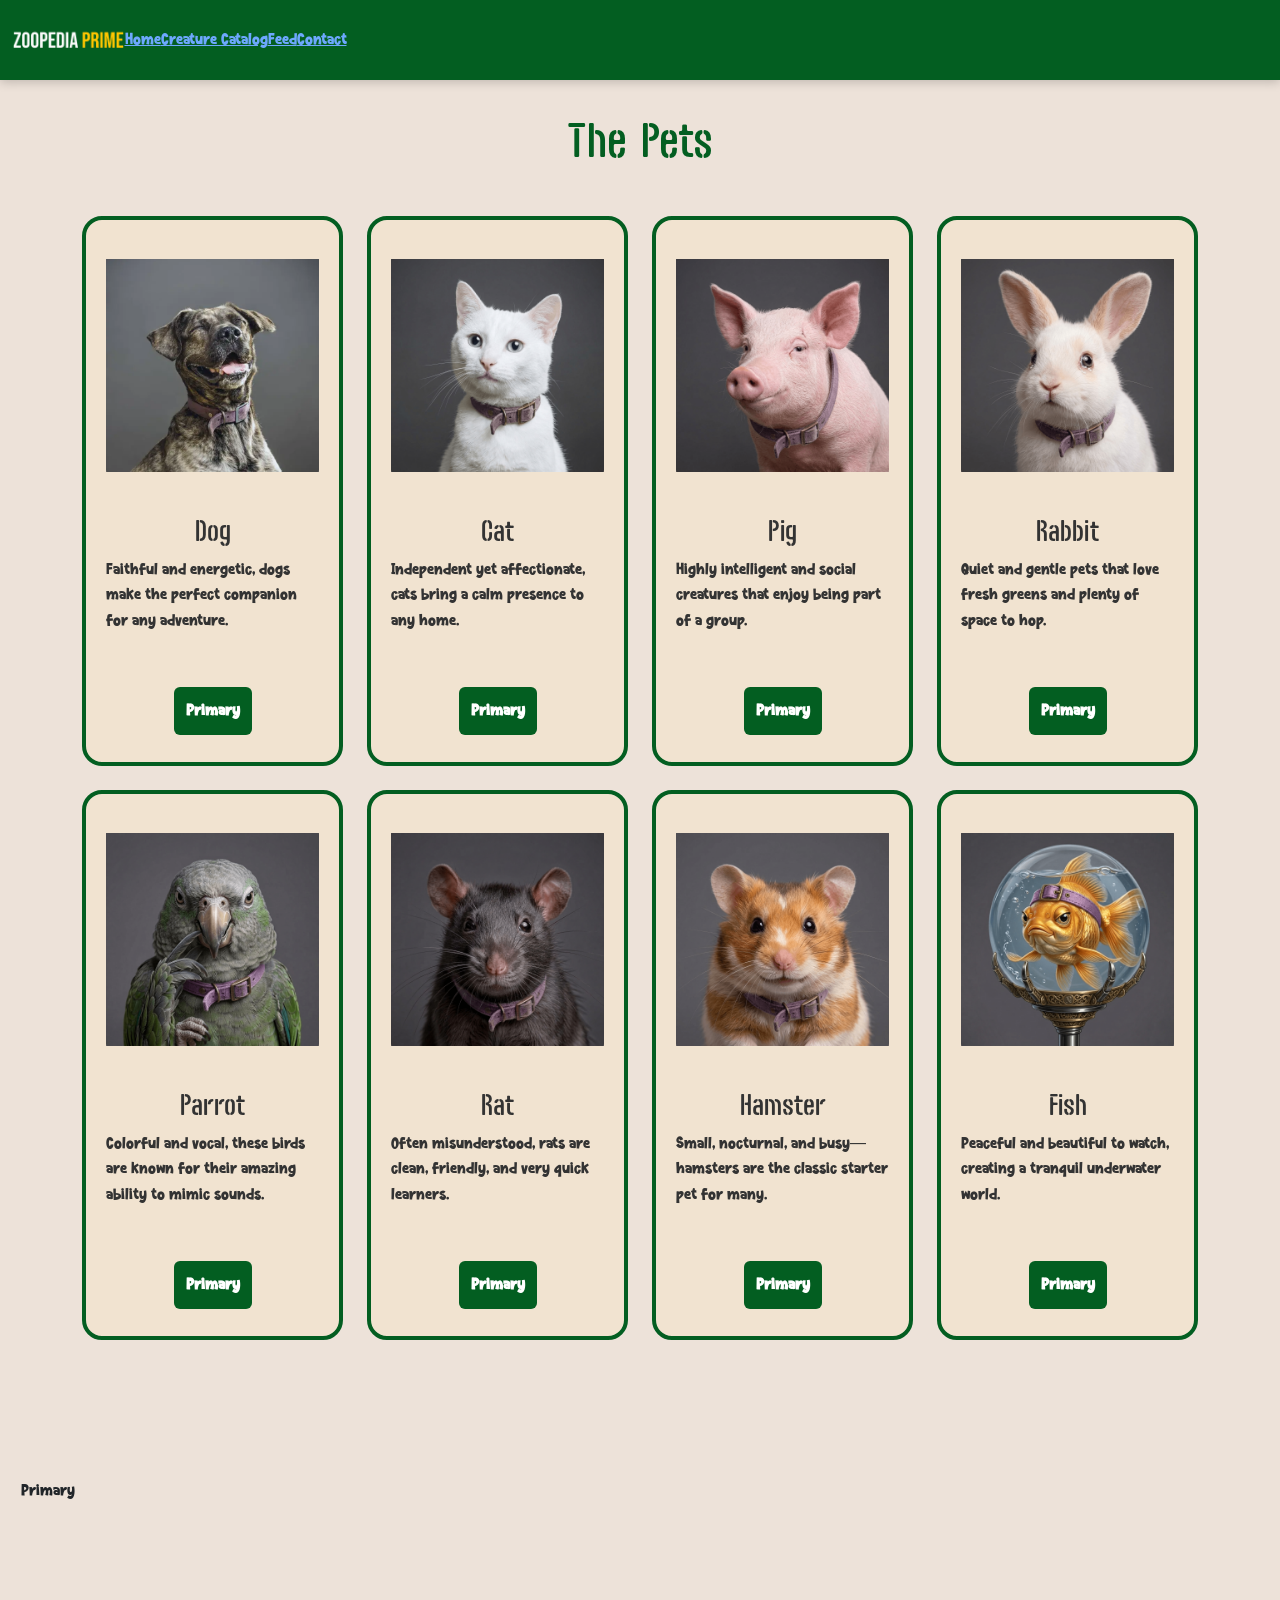
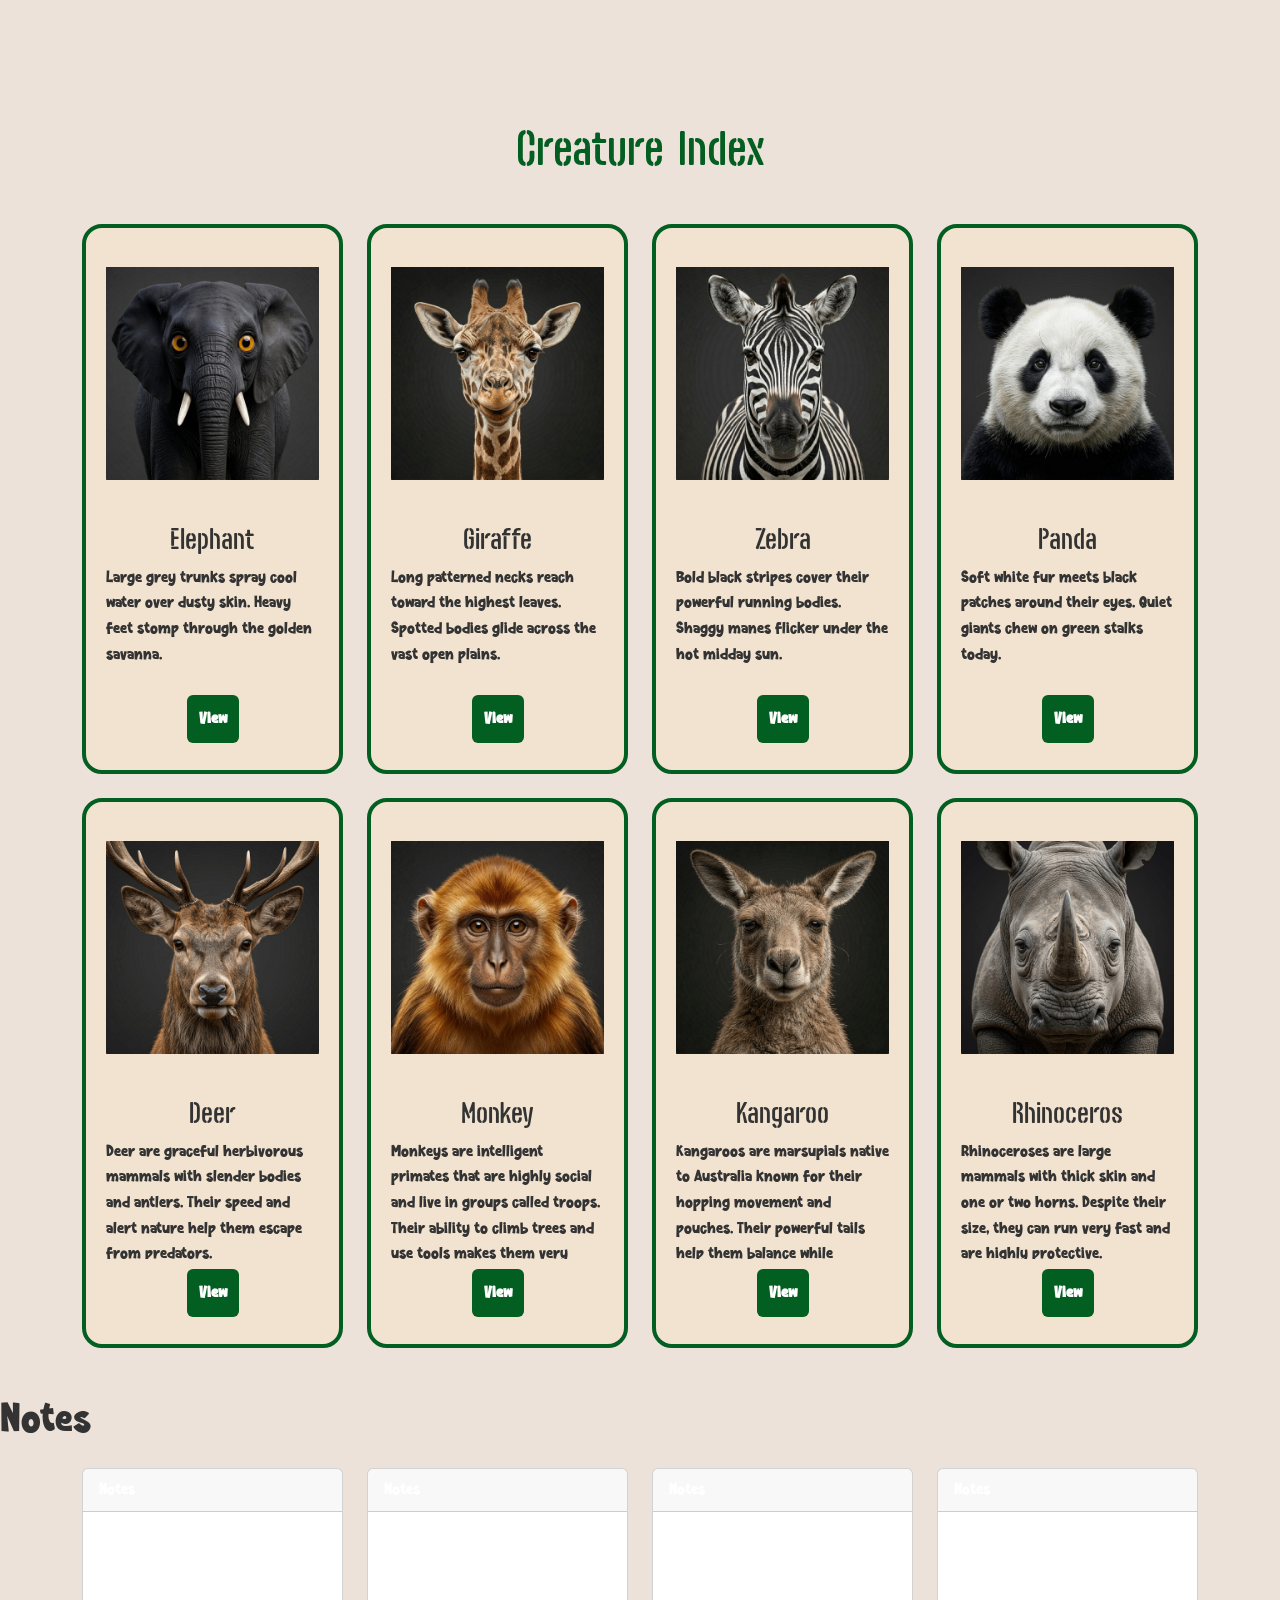
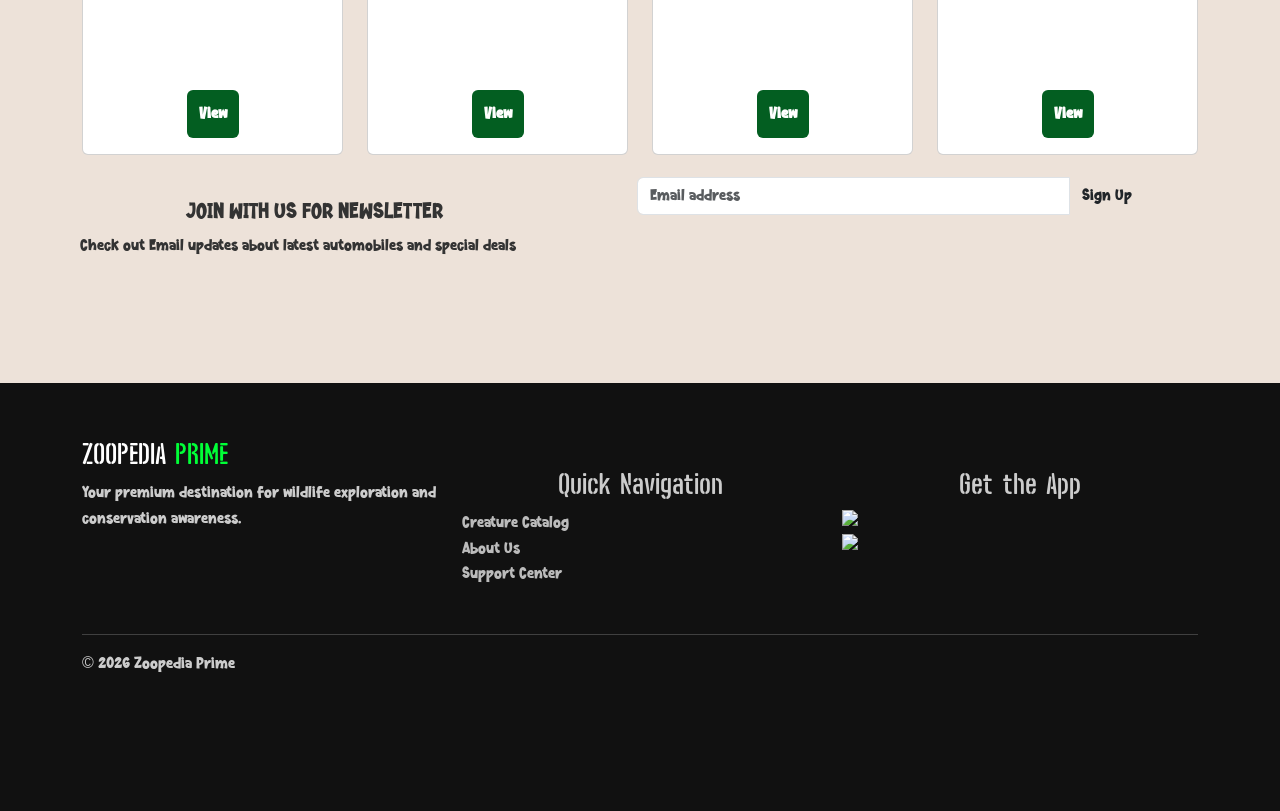
==== index.html @ 88870d42 "S" ====
<!DOCTYPE html>
  <html lang="en">
  <head>
      <meta charset="UTF-8">
      <meta name="viewport" content="width=device-width, initial-scale=1.0">
    <link href="https://cdn.jsdelivr.net/npm/bootstrap@5.3.8/dist/css/bootstrap.min.css" rel="stylesheet">
    <script src="https://cdn.jsdelivr.net/npm/bootstrap@5.3.3/dist/js/bootstrap.bundle.min.js"></script>
    <link rel="stylesheet" href="style.css">
    <link rel="stylesheet" href="mobileresponse.css">
    <script src="animaldb.js"></script>
    <script src="loadeddetails.js"></script>
      <title>Document</title>
  </head>
  <body>

  <!-- navigation bar adjustments -->
  <nav class="navbar navbar-expand-lg custom-nav" data-bs-theme="dark">
    <div class="container-fluid">
      <img src="img/Zoopedia logo.png" alt="Zoopedia Logo" class="nav-logo">

      <button class="navbar-toggler" type="button" data-bs-toggle="collapse" data-bs-target="#navbarNav" aria-controls="navbarNav" aria-expanded="false" aria-label="Toggle navigation">
        <span class="navbar-toggler-icon"></span>
      </button>

      <div class="collapse navbar-collapse" id="navbarNav">
        <ul class="navbar-nav">
          <li class="nav-item">
            <a class="nav-link1"  aria-current="page" href="index.html">Home</a>
          </li>
          <li class="nav-item">
            <a class="nav-link2" href="prdouct catalog.html">Creature Catalog</a>
          </li>
          <li class="nav-item">
            <a class="nav-link3" href="about.html">Feed</a>
          </li>
          
          <li class="nav-item">
            <a class="nav-link4" href="contact.html">Contact</a>
          </li>
        </ul>
      </div>
    </div>
  </nav>      


  <!-- Hero Section Banner -->
  </section>
  <section id="bannerabout">
  </section>


  <!-- Text for GridSecttion1 as title -->
  <h1 class="Grids">The Pets</h1>


  <!-- grid section 01 -->

  <!-- Element 1 On Grid -->
  <div class="container card-grid-container my-5">
      <div class="row g-4"> <div class="col-lg-3 col-md-4 col-6">
              <div class="custom-card">
                  <img class="maincardimg" src="img/animals/dog.webp" alt="Dog">
                  <div class="card-body">
                      <h4>Dog</h4>
                      <p class="card-text">Faithful and energetic, dogs make the perfect companion for any adventure.</p>
                      <a href="singleanimalpage.html?id=1" class="btn btn-primary">Primary</a>
                  </div>
              </div>
          </div>

  <!-- Element 2 On Grid -->
          <div class="col-lg-3 col-md-4 col-6">
              <div class="custom-card">
                  <img class="maincardimg" src="img/animals/cat.png" alt="Cat">
                  <div class="card-body">
                      <h4>Cat</h4>
                      <p class="card-text">Independent yet affectionate, cats bring a calm presence to any home.</p>
                      <a href="singleanimalpage.html?id=2" class="btn btn-primary">Primary</a>
                  </div>
              </div>
          </div>

  <!-- Element 3 On Grid -->

          <div class="col-lg-3 col-md-4 col-6">
              <div class="custom-card">
                  <img class="maincardimg" src="img/animals/pig.png" alt="Pig">
                  <div class="card-body">
                      <h4>Pig</h4>
                      <p class="card-text">Highly intelligent and social creatures that enjoy being part of a group.</p>
                      <a href="singleanimalpage.html?id=3" class="btn btn-primary">Primary</a>
                  </div>
              </div>
          </div>

  <!-- Element 4 On Grid -->

          <div class="col-lg-3 col-md-4 col-6">
              <div class="custom-card">
                  <img class="maincardimg" src="img/animals/rabbit.png" alt="Rabbit">
                  <div class="card-body">
                      <h4>Rabbit</h4>
                      <p class="card-text">Quiet and gentle pets that love fresh greens and plenty of space to hop.</p>
                      <a href="singleanimalpage.html?id=4" class="btn btn-primary">Primary</a>
                  </div>
              </div>
          </div>

  <!-- Element 5 On Grid -->

          <div class="col-lg-3 col-md-4 col-6">
              <div class="custom-card">
                  <img class="maincardimg" src="img/animals/parrot.png" alt="Parrot">
                  <div class="card-body">
                      <h4>Parrot</h4>
                      <p class="card-text">Colorful and vocal, these birds are known for their amazing ability to mimic sounds.</p>
                      <a href="singleanimalpage.html?id=5" class="btn btn-primary">Primary</a>
                  </div>
              </div>
          </div>

  <!-- Element 6 On Grid -->

          <div class="col-lg-3 col-md-4 col-6">
              <div class="custom-card">
                  <img class="maincardimg" src="img/animals/Rat.png" alt="Rat">
                  <div class="card-body">
                      <h4>Rat</h4>
                      <p class="card-text">Often misunderstood, rats are clean, friendly, and very quick learners.</p>
                      <a href="singleanimalpage.html?id=6" class="btn btn-primary">Primary</a>
                  </div>
              </div>
          </div>

  <!-- Element 7 On Grid -->

          <div class="col-lg-3 col-md-4 col-6">
              <div class="custom-card">
                  <img class="maincardimg" src="img/animals/hamster.png" alt="Hamster">
                  <div class="card-body">
                      <h4>Hamster</h4>
                      <p class="card-text">Small, nocturnal, and busy—hamsters are the classic starter pet for many.</p>
                      <a href="singleanimalpage.html?id=7" class="btn btn-primary">Primary</a>
                  </div>
              </div>
          </div>

  <!-- Element 8 On Grid -->

          <div class="col-lg-3 col-md-4 col-6">
              <div class="custom-card">
                  <img class="maincardimg" src="img/animals/fish.png" alt="Fish">
                  <div class="card-body">
                      <h4>Fish</h4>
                      <p class="card-text">Peaceful and beautiful to watch, creating a tranquil underwater world.</p>
                      <a href="singleanimalpage.html?id=8" class="btn btn-primary">Primary</a>
                  </div>
              </div>
          </div>

      </div> </div>

  <!-- Fact Banner Adjustments  -->

  <div class="full-width-banner">
    <div class="content-wrapper">
      <a href="https://www.treehugger.com/random-animal-facts-that-may-surprise-you-4868818" type="button" class="btn btn-outline-primary2">Primary</a>
    </div>
  </div>


  <!-- Grid section 2 -->

  <!-- Text For GridSecttion 02 As Title -->
  <h1 class="Grids">Creature Index</h1>


  <!-- Element 1 On Grid -->

  <div class="container card-grid-container my-5">
      <div class="row g-4">
  <div class="col-lg-3 col-md-4 col-6">
          <div class="custom-card">
              <img class="maincardimg" src="img/animals/elep.png" alt="Elephant">
              <div class="card-body">
                  <h4>Elephant</h4>
                  <p class="card-text">
                      Large grey trunks spray cool water over dusty skin. Heavy feet stomp through the golden savanna.
                  </p>
                  <a href="singleanimalpage.html?id=36" class="btn btn-primary">View</a>
              </div>
          </div>
      </div>

  <!-- Element 2 On Grid -->

      <div class="col-lg-3 col-md-4 col-6">
          <div class="custom-card">
              <img class="maincardimg" src="img/animals/giraff.png" alt="Giraffe">
              <div class="card-body">
                  <h4>Giraffe</h4>
                  <p class="card-text">
                      Long patterned necks reach toward the highest leaves. Spotted bodies glide across the vast open plains.
                  </p>
                  <a href="singleanimalpage.html?id=37" class="btn btn-primary">View</a>
              </div>
          </div>
      </div>

  <!-- Element 3 On Grid -->

      <div class="col-lg-3 col-md-4 col-6">
          <div class="custom-card">
              <img class="maincardimg" src="img/animals/zeeb.png" alt="Zebra">
              <div class="card-body">
                  <h4>Zebra</h4>
                  <p class="card-text">
                      Bold black stripes cover their powerful running bodies. Shaggy manes flicker under the hot midday sun.
                  </p>
                  <a href="singleanimalpage.html?id=38" class="btn btn-primary">View</a>
              </div>
          </div>
      </div>

  <!-- Element 4 On Grid -->

      <div class="col-lg-3 col-md-4 col-6">
          <div class="custom-card">
              <img class="maincardimg" src="img/animals/panda.png" alt="Panda">
              <div class="card-body">
                  <h4>Panda</h4>
                  <p class="card-text">
                      Soft white fur meets black patches around their eyes. Quiet giants chew on green stalks today.
                  </p>
                  <a href="singleanimalpage.html?id=20" class="btn btn-primary">View</a>
              </div>
          </div>
      </div>

      <!-- Element 5 On Grid -->

      <div class="col-lg-3 col-md-4 col-6">
          <div class="custom-card">
              <img class="maincardimg" src="img/animals/dear.png" alt="Deer">
              <div class="card-body">
                  <h4>Deer</h4>
                  <p class="card-text">
                      Deer are graceful herbivorous mammals with slender bodies and antlers. Their speed and alert nature help them escape from predators.
                  </p>
                  <a href="singleanimalpage.html?id=51" class="btn btn-primary">View</a>
              </div>
          </div>
      </div>

      <!-- Element 6 On Grid -->

      <div class="col-lg-3 col-md-4 col-6">
          <div class="custom-card">
              <img class="maincardimg" src="img/animals/monkey.png" alt="Monkey">
              <div class="card-body">
                  <h4>Monkey</h4>
                  <p class="card-text">
                      Monkeys are intelligent primates that are highly social and live in groups called troops. Their ability to climb trees and use tools makes them very adaptable.
                  </p>
                  <a href="singleanimalpage.html?id=52" class="btn btn-primary">View</a>
              </div>
          </div>
      </div>

        <!-- Element 7 On Grid -->

      <div class="col-lg-3 col-md-4 col-6">
          <div class="custom-card">
              <img class="maincardimg" src="img/animals/kang.png" alt="Kangaroo">
              <div class="card-body">
                  <h4>Kangaroo</h4>
                  <p class="card-text">
                      Kangaroos are marsupials native to Australia known for their hopping movement and pouches. Their powerful tails help them balance while jumping.
                  </p>
                  <a href="singleanimalpage.html?id=53" class="btn btn-primary">View</a>
              </div>
          </div>
      </div>

        <!-- Element 8 On Grid -->

      <div class="col-lg-3 col-md-4 col-6">
          <div class="custom-card">
              <img class="maincardimg" src="img/animals/rhino.png" alt="Rhinoceros">
              <div class="card-body">
                  <h4>Rhinoceros</h4>
                  <p class="card-text">
                      Rhinoceroses are large mammals with thick skin and one or two horns. Despite their size, they can run very fast and are highly protective.
                  </p>
                  <a href="singleanimalpage.html?id=54" class="btn btn-primary">View</a>
              </div>
          </div>
      </div>
      </div>
  </div>

  <!-- Row Notes Section -->

  <!-- Title For Row Note Section  -->
  <h1 class="Notes">Notes</h1>

    <!-- Element 1 On Row Card -->

  <div class="container mt-4">
    <div class="row">
      
      <div class="col-md-3 mb-4">
        <div class="card text-white card-has-bg bg-1 h-100">
          <div class="card-header">Notes</div>
          <div class="card-body">
            <h5 class="card-title">Caecilian</h5>
            <p class="card-text">serpentine amphibians that mostly live hidden</p>
            <a href="singleanimalpage.html?id=60" class="btn btn-primary">View</a>
          </div>
        </div>
      </div>

        <!-- Element 2 On Row Card -->

      <div class="col-md-3 mb-4">
        <div class="card text-white card-has-bg bg-2 h-100">
          <div class="card-header">Notes</div>
          <div class="card-body">
            <h5 class="card-title">Axolotl</h5>
            <p class="card-text">Known as the 'Mexican Walking Fish</p>
            <a href="singleanimalpage.html?id=59" class="btn btn-primary">View</a>
          </div>
        </div>
      </div>

        <!-- Element 3 On Row Card -->

      <div class="col-md-3 mb-4">
        <div class="card text-white card-has-bg bg-3 h-100">
          <div class="card-header">Notes</div>
          <div class="card-body">
            <h5 class="card-title">Pangolin</h5>
            <p class="card-text">Only mammals wholly covered in large keratin scales</p>
            <a href="singleanimalpage.html?id=61" class="btn btn-primary">View</a>
          </div>
        </div>
      </div>

    <!-- Element 4 On Row Card -->

      <div class="col-md-3 mb-4">
        <div class="card text-white card-has-bg bg-4 h-100">
          <div class="card-header">Notes</div>
          <div class="card-body">
            <h5 class="card-title">Wild-Type Axolotl</h5>
            <p class="card-text">The 'wild-type' axolotl features dark</p>
            <a href="singleanimalpage.html?id=62" class="btn btn-primary">View</a>
          </div>
        </div>
      </div>

    </div>
  </div>


  <!-- Newsletter Section -->

  <section class="newsletter-banner">
    <div class="container h-100">
      <div class="row h-100 align-items-center">
        
        <div class="col-md-6 newsletter-content">
          <h2 class="newsletter-title">JOIN WITH US FOR NEWSLETTER</h2>
          <p class="newsletter-text">
            Check out Email updates about latest automobiles and <span class="highlight-text">special deals</span>
          </p>
        </div>

        <div class="col-md-6">
          <form class="newsletter-form">
            <div class="input-group">
              <input type="email" class="form-control newsletter-input" placeholder="Email address" aria-label="Email address">
              <button class="btn btn-signup" type="submit">Sign Up</button>
            </div>
          </form>
        </div>

      </div>
    </div>
  </section>

  

<!-- FOOTER -->
<footer class="site-footer">
  <div class="container">

    <div class="row footer-main">

      <div class="col-md-4">
        <h3 class="footer-logo">
          <span class="logo-main">ZOOPEDIA</span>
          <span class="logo-accent"> PRIME</span>
        </h3>
        <p class="footer-description">
          Your premium destination for wildlife exploration and conservation awareness.
        </p>
      </div>

      <div class="col-md-4">
        <h4 class="footer-title">Quick Navigation</h4>
        <ul class="footer-links">
          <li><a href="#">Creature Catalog</a></li>
          <li><a href="#">About Us</a></li>
          <li><a href="#">Support Center</a></li>
        </ul>
      </div>

      <div class="col-md-4">
        <h4 class="footer-title">Get the App</h4>

        <div class="d-flex flex-column gap-2">
          <img src="https://upload.wikimedia.org/wikipedia/commons/7/78/Google_Play_Store_badge_EN.svg" class="img-fluid" style="max-width:140px;">
          <img src="https://upload.wikimedia.org/wikipedia/commons/3/3c/Download_on_the_App_Store_Badge.svg" class="img-fluid" style="max-width:140px;">
        </div>

      </div>

    </div>

    <div class="text-center mt-4">
      <hr>
      <p>&copy; 2026 Zoopedia Prime</p>
    </div>

  </div>
</footer>

</body>
</html>
---- style.css ----
/* Font Family imports */

@font-face {
  font-family: 'Zurambifont';
  src: url('fonts/zurambi-font/Zurambi-m2Ea2.ttf') format('woff2');
  font-weight: normal;
  font-style: normal;
  font-display: swap;
}

@font-face {
  font-family: 'BebasNeuefont';
  src: url('fonts/Bebas_Neue/BebasNeue-Regular.ttf') format('woff2');
  font-weight: normal;
  font-style: normal;
  font-display: swap;
}

@font-face {
  font-family: 'Spancerfont';
  src: url('fonts/spencer/Spencer.otf') format('woff2');
  font-weight: normal;
  font-style: normal;
  font-display: swap;
}

@font-face {
  font-family: 'SFfontBold';
  src: url('fonts/sf-pro-display/SFPRODISPLAYBOLD.OTF') format('woff2');
  font-weight: normal;
  font-style: normal;
  font-display: swap;
}

@font-face {
  font-family: 'SFfontNomal';
  src: url('fonts/sf-pro-display/SFPRODISPLAYMEDIUM.OTF') format('woff2');
  font-weight: normal;
  font-style: normal;
  font-display: swap;
}


/* __________________________________________________________________________________________________________________________ */

body {
  background: #ede2d9;
  background-position: center;
  background-repeat: no-repeat;
  background-attachment: fixed; /* Gives a fixed background so it moves  */
}


/* Make specific sections transparent to see the body image */
.container, .row, .card-wrapper {
  background-color: transparent !important;
}

/* Or use a slight tint so text stays readable */
.content-overlay {
  background-color: rgba(255, 255, 255, 0.7); /* 70% white transparency */
}


/* Navbar logo */
.nav-logo {
  height: 45px; /* Adjust this value based on your logo's design */
  width: auto;  /* Keeps the aspect ratio perfect */
  transition: transform 0.3s ease;
}

/* Optional: Slight pop effect when hovering the logo */
.nav-logo:hover {
  transform: scale(1.05);
}

/* Ensures the brand area doesn't have extra padding that pushes the nav links */
.navbar-brand {
  padding: 0;
  display: flex;
  align-items: center;
}


/* Hero Section Banner Css*
#bannerabout{
    background-image: url('img/banners/hero\ serction\ home.png');
    height: 40vh;
    background-size: cover;
    justify-content: center;
    text-align: center;
    flex-direction: column;
    padding: 14px;
}


/* --- Adjustments for Mobile Devices (max-width: 768px) --- */
@media (max-width: 576px ) {
    #bannerabout {
        /* DIFFERENT, smaller, or differently cropped image for mobile */
        background-image: url('img/banners/hero\ serction\ home\ mob.png');

        /* Reduced height for mobile so it doesn't take up the whole screen */
        height: 30vh;
    }
}




/* 1. The Card Container/Wrapper */


.Grids {
    color: #035e21;
    margin-top: 40px;
    text-align: center;
    font-family: 'Spancerfont', sans-serif;
}

.custom-card {
    border: 4px solid #035e21; 
    border-radius: 20px;      
    padding: 20px;             
    background-color: rgb(241, 227, 208);
    display: flex;
    flex-direction: column;
    /* This ensures the card doesn't grow based on content */
    height: 550px; 
}

.maincardimg {
    border-radius: 20px;
    width: 100%;
    height: 250px; /* Fixed height so all 8 images match */
    object-fit: contain; /* Prevents images from stretching */
}

h4 {
    text-align: center;
    font-family: 'Spancerfont', sans-serif;
    margin-top: 30px;
    
}

p {
    text-align: left;
    font-family: 'Zurambifont', sans-serif;
    font-size: medium;
    
    /* FIX: This reserves space for exactly 4-5 lines of text */
    min-height: 120px; 
    max-height: 120px;
    overflow: hidden; /* This prevents extra text from spilling out */
    
    margin-bottom: 10px;
}

.btn-primary {
    background-color: #035e21; 
    border: none;
    display: block;
    margin: auto auto 0 auto; /* The '0' at the bottom keeps it at the very base */
    width: fit-content; /* Ensures the button doesn't stretch to full width */
}



/* Banners for catalog pages */


 /* Adjustments for predators hero banner */

#bannerpred{
    background-image: url('img/banners/PREDATORS\ BANNER.png');
    height: 40vh;
    background-size: cover;
    justify-content: center;
    text-align: center;
    flex-direction: column;
    padding: 14px;
}





 /* Adjustments for domestic animals hero banner */

#bannerdom{
    background-image: url('img/banners/dommestic.png');
    height: 40vh;
    background-size: cover;
    justify-content: center;
    text-align: center;
    flex-direction: column;
    padding: 14px;
}


 /* Adjustments for crawlers hero banner */

#bannercrawl{
    background-image: url('img/banners/Crawler.png');
    height: 40vh;
    background-size: cover;
    justify-content: center;
    text-align: center;
    flex-direction: column;
    padding: 14px;
}


 /* Adjustments for about us hero banner */

#bannerwild{
    background-image: url('img/banners/wild.png');
    height: 40vh;
    background-size: cover;
    justify-content: center;
    text-align: center;
    flex-direction: column;
    padding: 14px;
}

 /* Adjustments for about us hero banner */

/* Adjustments for Desktop */
#banneraboutus {
    /* Large image for desktop screens */
    background-image: url('img/banners/JOIN\ US.png');
    
    /* These properties ensure it looks good and centers content */
    height: 40vh;
    background-size: cover;
    background-position: center;
    background-repeat: no-repeat;
    display: flex;
    justify-content: center;
    align-items: center;
    text-align: center;
    flex-direction: column;
    padding: 14px;
}

/* --- Adjustments for Mobile Devices (max-width: 768px) --- */
@media (max-width: 576px ) {
    #banneraboutus {
        /* DIFFERENT, smaller, or differently cropped image for mobile */
        background-image: url('img/banners/jointeam\ mob.jpg');

        /* Reduced height for mobile so it doesn't take up the whole screen */
        height: 30vh;
    }
}



 /* Adjustments for about us hero banner */

/* Adjustments for Desktop */
#bannercontactus {
    /* Large image for desktop screens */
    background-image: url('img/banners/CONTACT\ US.png');
    
    /* These properties ensure it looks good and centers content */
    height: 40vh;
    background-size: cover;
    background-position: center;
    background-repeat: no-repeat;
    display: flex;
    justify-content: center;
    align-items: center;
    text-align: center;
    flex-direction: column;
    padding: 14px;
}

/* --- Adjustments for Mobile Devices (max-width: 768px) --- */
@media (max-width: 576px ) {
    #bannercontactus {
        /* DIFFERENT, smaller, or differently cropped image for mobile */
        background-image: url('img/banners/contact\ mob.jpg');

        /* Reduced height for mobile so it doesn't take up the whole screen */
        height: 30vh;
    }
}




/* Pagination bar */

/* Custom Green Button Overrides */
.button-wrapper {
    display: flex;
    justify-content: center;
    align-items: center; /* Keeps them perfectly level */
    gap: 12px;
    margin-bottom: 15px;
}

.btn-outline-danger {
    color: #025209 !important;
    border: 3px solid #025209 !important;
    font-weight: bold;
    font-size: 1.2rem;
    
    /* Makes buttons large, uniform squares */
    width: 60px; 
    height: 60px;
    
    /* Centers content (number or image) */
    display: flex;
    align-items: center;
    justify-content: center;
    
    padding: 0; /* Remove padding to keep the square shape perfect */
    border-radius: 8px; /* Slightly rounded corners */
    transition: 0.3s;
    text-decoration: none;
}

/* FIX THE IMAGE SIZE HERE */
.pagination-img {
    width: 35px;  /* Increased size so it matches the numbers */
    height: 35px; /* Keeps it proportional */
    object-fit: contain; /* Prevents stretching */
}

/* Hover effect */
.btn-outline-danger:hover {
    background-color: #03960f !important;
    border-color: #03960f !important;
    color: white !important;
    transform: scale(1.05); /* Slight pop when hovering */
}


/*  CSS to override Single Produc Page */


/* Animal Profile Css */

        .animalprofile {
            padding: 40px 0;
            display: flex;
            justify-content: center;
        }

        .profile-icon {
            /* Size - adjusted for a prominent profile look */
            width: 320px; 
            height: 320px; 
            
            /* The "Rounded" Look */
            border-radius: 50px; /* High value for soft, modern corners */
            
            /* Fixes the "Squashed" look */
            object-fit: cover; 
            
            /* Branding & Styling */
            border: 8px solid #035e21; /* Matches your 'Grids' color */
            background-color: #f1e3d0;  /* Matches your 'custom-card' background */
            box-shadow: 0 15px 35px rgba(0, 0, 0, 0.2);
            
            /* Animation */
            transition: transform 0.3s ease;
        }

        .profile-icon:hover {
            transform: scale(1.02);
        }

/* Title and description */

/* Container for the text sections */
.details-section {
    max-width: 800px;
    margin: 40px auto;
    padding: 30px;
    background: rgba(255, 255, 255, 0.6); /* Semi-transparent white */
    backdrop-filter: blur(10px); /* Glass effect */
    border-radius: 30px;
    border-left: 10px solid #035e21; /* Thick wildlife-green accent */
    box-shadow: 0 10px 30px rgba(0, 0, 0, 0.05);
}

.KeyCharacteristics {
    text-align: left; /* Aligned left to match the border accent */
    margin-top: 0;
    font-family: 'Spancerfont', sans-serif; /* Using your existing project font */
    font-size: 36px;
    color: #035e21;
    text-transform: uppercase;
    letter-spacing: 2px;
    display: flex;
    align-items: center;
}

/* Adds a small leaf icon or dot before the title */
.KeyCharacteristics::before {
    content: "●";
    margin-right: 15px;
    font-size: 20px;
    color: #ffcc00; /* Gold accent from your footer logo */
}

.para {
    text-align: justify;
    font-family: 'Zurambifont', sans-serif; /* Your clean project font */
    font-size: 1.1rem;
    line-height: 1.8;
    color: #2c3e50;
    margin-top: 20px;
    padding-left: 35px; /* Offset to align with the title text */
    position: relative;
}

/* Decorative quote or bracket for a 'Researcher Note' feel */
.para::first-letter {
    font-size: 3rem;
    font-weight: bold;
    color: #035e21;
    float: left;
    margin-right: 10px;
    line-height: 1;
}

/* Single Product page join us toggle button */

.custom-join-btn {
      /* 1. Set a starting point */
    top: 80%; 
    right: 435px;

    /* 2. Use transform to move it from that point */
    /* Example: Move 100px right and 50px down */
    transform: translateX(180px) translateY(50px);
    background: rgba(255, 255, 255, 0.2); 
    backdrop-filter: blur(10px);          
    border: 2px solid #ffffff;            
    color: white;                         
    padding: 12px 30px;
    font-weight: bold;
    letter-spacing: 2px;
    transition: 0.3s ease;           

    
    /* This keeps it perfectly centered on the 'left' point you chose */
    transform: translate(-50%, -50%);   
}

.custom-join-btn:hover {
    background: #ffffff;
    color: #484e47;                       /* Changes text to green on hover */
    transform: translate(-50%, -50%) scale(1.1); /* Keeps it centered but grows slightly */
}


/* About Us Css  */
.Abouttext {
    color: #035e21;
    font-size: 2.5rem;
    font-weight: bold;
    margin-bottom: 20px;
    display: inline-block;
}


/* ==========================================================================
   1. FONTS & ROOT SETUP
   ========================================================================== */
@font-face {
  font-family: 'Zurambifont';
  src: url('../fonts/zurambi-font/Zurambi-m2Ea2.ttf') format('woff2');
  font-display: swap;
}

@font-face {
  font-family: 'Spancerfont';
  src: url('../fonts/spencer/Spencer.otf') format('woff2');
  font-display: swap;
}

@font-face {
  font-family: 'SFfontBold';
  src: url('../fonts/sf-pro-display/SFPRODISPLAYBOLD.OTF') format('woff2');
  font-display: swap;
}

body {
  background: #ede2d9;
  font-family: 'Zurambifont', sans-serif;
  color: #333;
  line-height: 1.6;
}

/* ==========================================================================
   2. HEADER & NAVIGATION
   ========================================================================== */
.custom-nav {
  background-color: #035e21 !important;
  height: 80px;
  box-shadow: 0 2px 10px rgba(0,0,0,0.2);
}

.nav-logo {
  height: 45px;
  transition: transform 0.3s ease;
}

.navbar-nav .nav-link {
  color: rgb(252, 214, 165) !important;
  font-family: 'Zurambifont', sans-serif;
  font-weight: 500;
  padding: 8px 18px;
  transition: all 0.3s ease;
}

.navbar-nav .nav-link:hover, 
.navbar-nav .nav-link.active {
  color: #ffffff !important;
  transform: translateY(-2px);
}

/* ==========================================================================
   3. CONTACT PAGE SPECIFIC STYLES
   ========================================================================== */
/* Banners */
#bannercontactus {
  background: url('img/banners/contact-banner.png') center/cover no-repeat;
  height: 40vh;
}

.Grids {
  color: #035e21;
  text-align: center;
  font-family: 'Spancerfont', sans-serif;
  margin: 40px 0;
}

/* Wildlife Info Table */
.wildlife-table {
  background-color: #f1e3d0;
  border-radius: 15px;
  overflow: hidden;
  border: 2px solid #035e21;
}

.wildlife-header {
  font-family: 'Spancerfont', sans-serif;
  color: #035e21;
}

.wildlife-label {
  font-weight: bold;
  color: #035e21;
  width: 30%;
}

/* Contact Form (detailsector) */
.detailsector {
  background: #ffffff;
  padding: 35px;
  border-radius: 20px;
  box-shadow: 0 10px 30px rgba(0,0,0,0.1);
  border-top: 6px solid #035e21;
  margin-bottom: 50px;
}

.detailsector .form-label {
  font-weight: 600;
  color: #035e21;
}

.detailsector .form-control {
  border-radius: 8px;
  border: 1px solid #ccc;
  padding: 12px;
}

.btn-primary {
  background-color: #035e21;
  border: none;
  padding: 12px;
  font-weight: bold;
  transition: background 0.3s;
}

.btn-primary:hover {
  background-color: #024017;
}

/* ==========================================================================
   4. SOCIAL MEDIA PUSH BUTTONS
   ========================================================================== */
.button-gallery {
  display: flex;
  justify-content: center;
  gap: 20px;
  padding: 30px 0;
  flex-wrap: wrap;
}

.push-btn {
  font-family: 'SFfontBold', sans-serif;
  padding: 15px 25px;
  min-width: 170px;
  text-align: center;
  text-decoration: none;
  color: white;
  border-radius: 12px;
  transition: all 0.1s; /* Mechanical click feel */
  cursor: pointer;
  border: none;
}

.btn-insta { background: #e1306c; box-shadow: 0 6px 0 #b02154; }
.btn-x { background: #000; box-shadow: 0 6px 0 #333; }
.btn-linked { background: #0077b5; box-shadow: 0 6px 0 #005a8a; }

.push-btn:active {
  transform: translateY(4px);
  box-shadow: 0 2px 0;
}

/* ==========================================================================
   5. FOOTER
   ========================================================================== */
.site-footer {
  background: #111;
  color: #ccc;
  padding: 60px 0 30px;
  font-family: 'Zurambifont', sans-serif;
}

.footer-logo {
  font-family: 'Spancerfont', sans-serif;
  font-size: 24px;
}

.logo-main { color: #fff; }
.logo-accent { color: #00ff37; }

.footer-links {
  list-style: none;
  padding: 0;
}

.footer-links a {
  text-decoration: none;
  color: #bbb;
  transition: 0.3s;
}

.footer-links a:hover {
  color: #00ff37;
  padding-left: 5px;
}

.footer-divider {
  border-color: #333;
  margin: 30px 0;
}
---- mobileresponse.css ----
/* --- MOBILE RESPONSIVE STYLES (Max-width: 576px) --- */
@media (max-width: 576px) {
    
    /* 1. Body & Background */
    body {
        /* On mobile, 'fixed' often breaks. 'scroll' is more reliable */
        background-attachment: scroll !important; 
        
        /* Focus the background on the center of the image */
        background-position: center center;
        
        /* Scale the image so it doesn't look stretched or pixelated */
        background-size: auto 100%; 
    }
    

.full-width-banner {
    /* 1. Swap the background image for mobile */
    background-image: url('img/banners/Did\ you\ know\ banner1\ for\ mob.png') !important; 
    
    /* 2. Adjust height for mobile aspect ratio */
    height: 350px !important; 
    background-size: cover;
    background-position: center;
    position: relative;
}




.btn-outline-primary2 {
    /* 3. Reset the desktop margin-bottom */
    margin-bottom: 0 !important; 
    
    /* 4. Use absolute positioning to place it exactly where you want on the mobile image */
    position: absolute;
    bottom: 180px; /* Adjust this value to move it up or down */
    left: 20%;
    transform: translateX(-50%);
    
    /* 5. Scale down the button slightly for small screens */
    padding: 10px 25px !important;
    font-size: 0.9rem;
}
    
    /* 2. Navigation Bar */
    .custom-nav {
        height: auto;
        padding: 10px 0;
    }
    .nav-logo {
        height: 35px; /* Smaller logo for mobile header */
    }
    #navbarNav {
        background-color: #035e21;
        padding: 20px 0;
        text-align: center;
    }
    .nav-link1, .nav-link2, .nav-link3, .nav-link4 {
        padding: 10px 0;
        display: block; /* Stack links vertically in the burger menu */
    }

    /* 3. Hero Banners (Home & Catalog) */
 #bannerpred {
                background-image: url('img/banners/predbanmob.png'); 
        width: 100%;
        

        background-size: cover; 
        background-position: center;


        aspect-ratio: 16 / 9; 


        min-height: 300px; 
        
        display: flex;
        justify-content: center;
        align-items: center;
        padding: 20px;
    }



        /* 3. Hero Banners mobile wildlife banner */
 #bannerwild {
                background-image: url('img/banners/wild\ mob.jpg'); 
        width: 100%;
        

        background-size: cover; 
        background-position: center;


        aspect-ratio: 16 / 9; 


        min-height: 300px; 
        
        display: flex;
        justify-content: center;
        align-items: center;
        padding: 20px;
    }

        /* 3. Hero Banners mobile domestic animals  banner */
 #bannerdom {
                background-image: url('img/banners/domesticmob.jpg'); 
        width: 100%;
        

        background-size: cover; 
        background-position: center;


        aspect-ratio: 16 / 9; 


        min-height: 300px; 
        
        display: flex;
        justify-content: center;
        align-items: center;
        padding: 20px;
    }

            /* 3. Hero Banners mobile domestic animals  banner */
 #bannercrawl {
                background-image: url('img/banners/crawler\ mob.jpg'); 
        width: 100%;
        

        background-size: cover; 
        background-position: center;


        aspect-ratio: 16 / 9; 


        min-height: 300px; 
        
        display: flex;
        justify-content: center;
        align-items: center;
        padding: 20px;
    }




            /* 3. Hero Banners mobile domestic animals  banner */
 #bannercrawl {
                background-image: url('img/banners/crawler\ mob.jpg'); 
        width: 100%;
        

        background-size: cover; 
        background-position: center;


        aspect-ratio: 16 / 9; 


        min-height: 300px; 
        
        display: flex;
        justify-content: center;
        align-items: center;
        padding: 20px;
    }



    
    /* 4. The Card Grid (2 per row) */
@media (max-width: 576px) {
    /* 1. Reset card height to fit content */
   .custom-card {
    border: 4px solid #035e21; 
    border-radius: 20px;      
    padding: 20px;             
    background-color: rgb(241, 227, 208);
    display: flex;
    flex-direction: column;
    height: 100%; /* Important for equal height rows */
}
}

    
 @media (max-width: 576px) {
    
    .maincardimg {
        display: block !important;       /* This is the key to making margins work */
        width: 128px !important;         /* Consistent size for the circles */
        height: 128px !important;
        border-radius: 50% !important;   /* Keeps it a perfect circle */
        object-fit: cover !important;    /* Ensures the animal face isn't stretched */
        
        /* Centering Logic */
        margin-left: -6px !important;    
        margin-right: auto !important;
        margin-top: -10px !important;    /* Pulls it slightly up if you want that overlapping look */
        margin-bottom: 15px !important;  /* Space between image and 'Lion/Tiger' text */
        
        border: 4px solid #035e21 !important; 
        background-color: #f1e3d0;        /* Matches your card background */
    }
    
 .card-body {
        text-align: center !important;   /* Centers the Title and Description */
        padding: 10px !important;

    }
}

    /* 3. Make sure the title and text align to center */
    .custom-card h4, 
    .custom-card p.card-text {
        text-align: center !important;
        width: 100%;
    }
}

    /* 5. Did You Know Banner */
    .full-width-banner {
        height: 300px;
    }
    .btn-outline-primary2 {
        margin-bottom: -180px; /* Adjust button position on the banner */
        padding: 10px 20px;
    }

    /* 6. Notes Section */
    .card-has-bg {
        min-height: 180px;
    }

    /* 7. Newsletter Section */
    .newsletter-banner .container {
        min-height: auto;
        padding: 20px 10px;
    }

    @media (max-width: 576px) {
    .newsletter-banner {
        /* Replace 'newsletter-mob.png' with your actual mobile filename */
        background-image: url('img/banners/newsletter\ banner\ mob.png') !important;
        
        /* Adjust padding for mobile if the image has a different focal point */
        padding: 40px 0; 
        background-position: center;
        background-size: cover;
    }

    .newsletter-banner .container {
    min-height: 350px; /* Gives the mobile image more vertical room to show */
}
}

    .newsletter-title {
        margin-left: 0;
        text-align: center;
        font-size: 1.4rem;
        transform: translateX(-40px);

    }
    .newsletter-form .input-group {
        margin-left: 0;
        margin-top: 20px;
        padding: 20px;
        right: 35px;
        transform: translateY(-95px);
    }

    /* 8. Footer */
    .footer-layout {
        grid-template-columns: 1fr; /* Stack footer sections vertically */
        gap: 40px;
        text-align: center;
    }
    .logo-main, .logo-accent {
        right: 0; /* Remove the offset positioning used for desktop */
    }
    .footer-section {
        padding: 0 20px;
    }
    
    /* 9. Pagination */
    .btn-outline-danger {
        width: 45px;
        height: 45px;
        font-size: 1rem;
    }
    .pagination-img {
        width: 25px;
        height: 25px;
    }


/* Mobile Navbar Fix */
@media (max-width: 991px) {
    #navbarNav {
        background-color: #035e21; /* Match your brand green */
        padding: 20px;
        border-radius: 0 0 15px 15px;
        text-align: center;
    }
    
    .nav-item {
        margin-bottom: 10px;
    }
}


        /* Mobile adjustment for Profile Picture on Single Prouct Page */
        @media (max-width: 576px) {
            .profile-icon {
                width: 250px;
                height: 250px;
                border-radius: 30px;
            }
        }


        /* Mobile Design forAbout and Contact */

        /* Mobile Responsive Adjustments */

/* 1. General Container Padding */
@media (max-width: 768px) {
    .container {
        padding-left: 20px;
        padding-right: 20px;
    }

    /* 2. Typography scaling */
    .Grids, .Teamtxt {
        font-size: 1.8rem;
        text-align: center;
        margin-top: 30px;
    }

    .Abouttext {
        font-size: 1.4rem;
        text-align: center;
    }

    /* 3. Navigation adjustments */
    .nav-logo {
        height: 40px; /* Smaller logo for mobile */
    }

    #team-section img {
        width: 100px;
        height: 100px;
    }

    /* 5. Table Responsiveness */
    .table-responsive {
        font-size: 0.85rem;
        overflow-x: auto;
    }

    /* 6. Contact Form & Info */
    .detailsector {
        padding: 15px;
        margin-bottom: 40px;
    }


    .custom-join-btn {
        padding: 8px 16px;
        font-size: 0.9rem;
        bottom: 10%; /* Adjust position so it doesn't cover faces in images */
        left: 50%;
        transform: translateX(-50%);
    }

    /* 8. Footer Layout */
    .footer-layout {
        display: flex;
        flex-direction: column;
        text-align: center;
        gap: 30px;
    }

    .store-buttons {
        justify-content: center;
    }
}

/* Extra Small Devices (Phones) */
@media (max-width: 480px) {
    #team-section .col-md-4 {
        width: 100%; /* Stack team members vertically on very small screens */
    }

    .footer-logo {
        font-size: 1.5rem;
    }
}


/* Base Styles for Desktop (ensure these exist) */
.content {
    display: flex;
    align-items: center;
    justify-content: space-between;
    padding: 50px;
    gap: 20px;
}

.text {
    flex: 1;
}

.image img {
    max-width: 100%;
    height: auto;
    border-radius: 10px;
}

/* --- Mobile Responsive Styles --- */
@media (max-width: 768px) {
    .content {
        flex-direction: column; /* Stacks text on top of image */
        padding: 20px;
        text-align: center; /* Centers text for better mobile aesthetics */
    }

    .text h2 {
        font-size: 1.8rem;
    }

    .text p {
        font-size: 1rem;
        line-height: 1.6;
    }

    .image {
        margin-top: 10px;
        width: 100%;
    }

    /* Removes the forced line breaks <br> on mobile for better flow */
    .text br {
        display: none;
    }
}

/* 2. Mobile-Only Logic */
@media (max-width: 767px) {
    .mobile-only-banner {
        width: 100%;
        height: 60vh; /* Adjust height to show more/less of your square image */
        object-fit: cover; /* This crops the 1080x1080 image to fit the screen */
    }

.custom-join-btn {
        /* Pushes the button down (85% from the top) */
        top: 78% !important; 
        
        /* Centers it horizontally */
        left: 10% !important;
        right: auto !important;
        
        /* Ensures the centering is mathematically perfect */
        transform: translateY(35px) !important;

        
        /* Mobile-friendly styling */
        width: 80%;
        padding: 12px 0 !important;
        font-size: 0.9rem !important;
        text-align: center;
    }

}
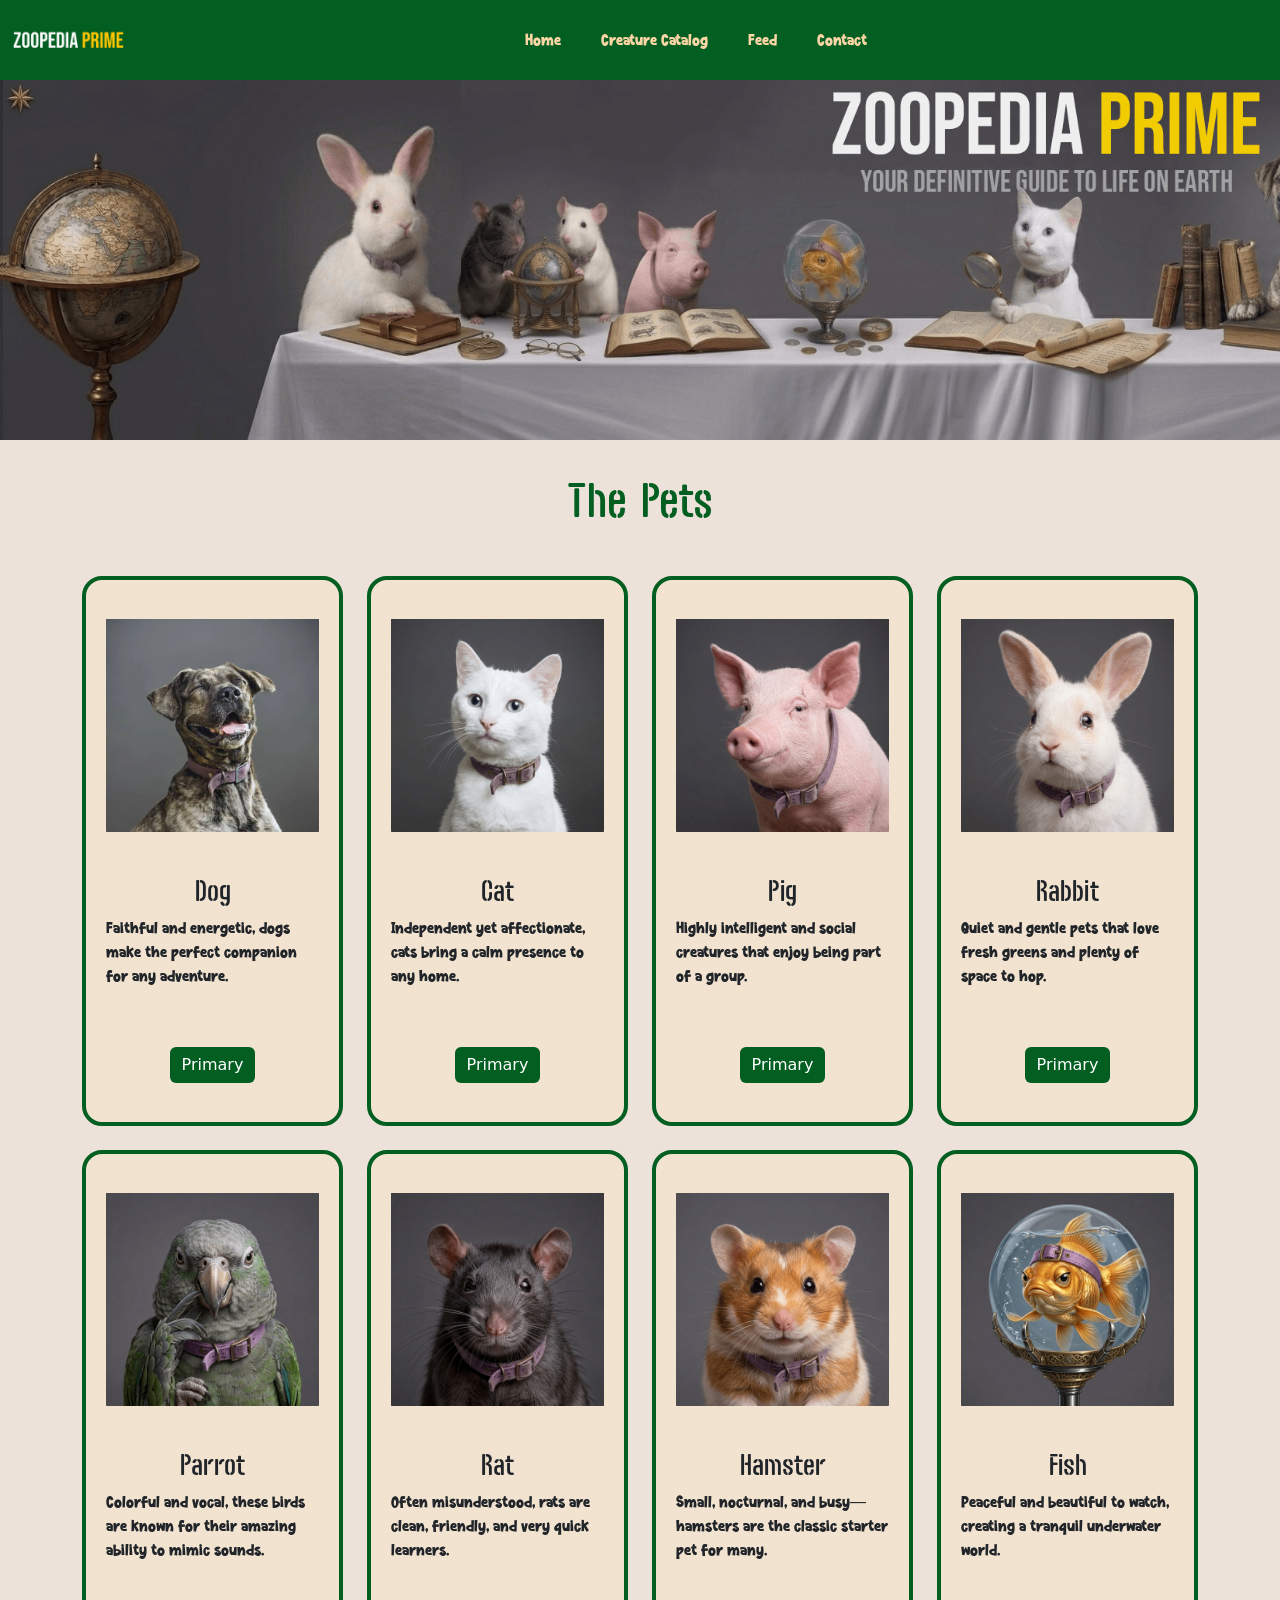
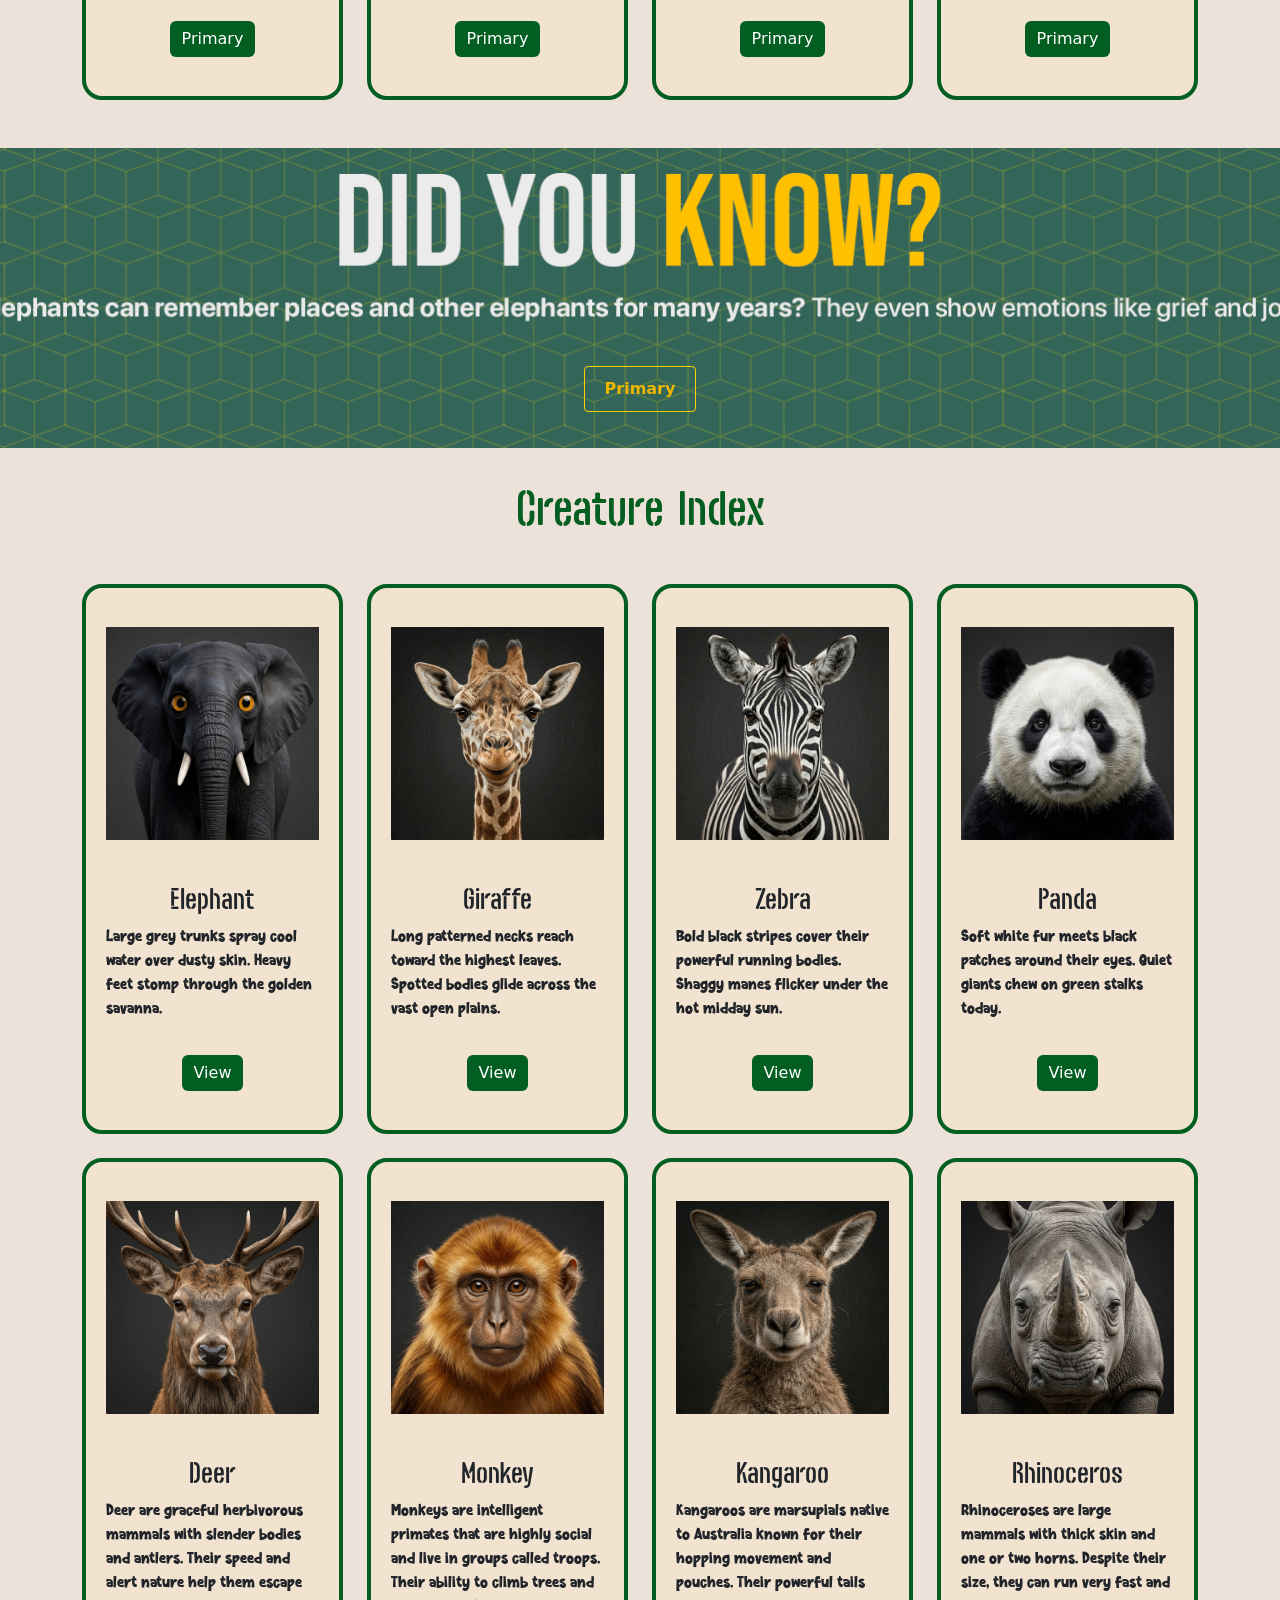
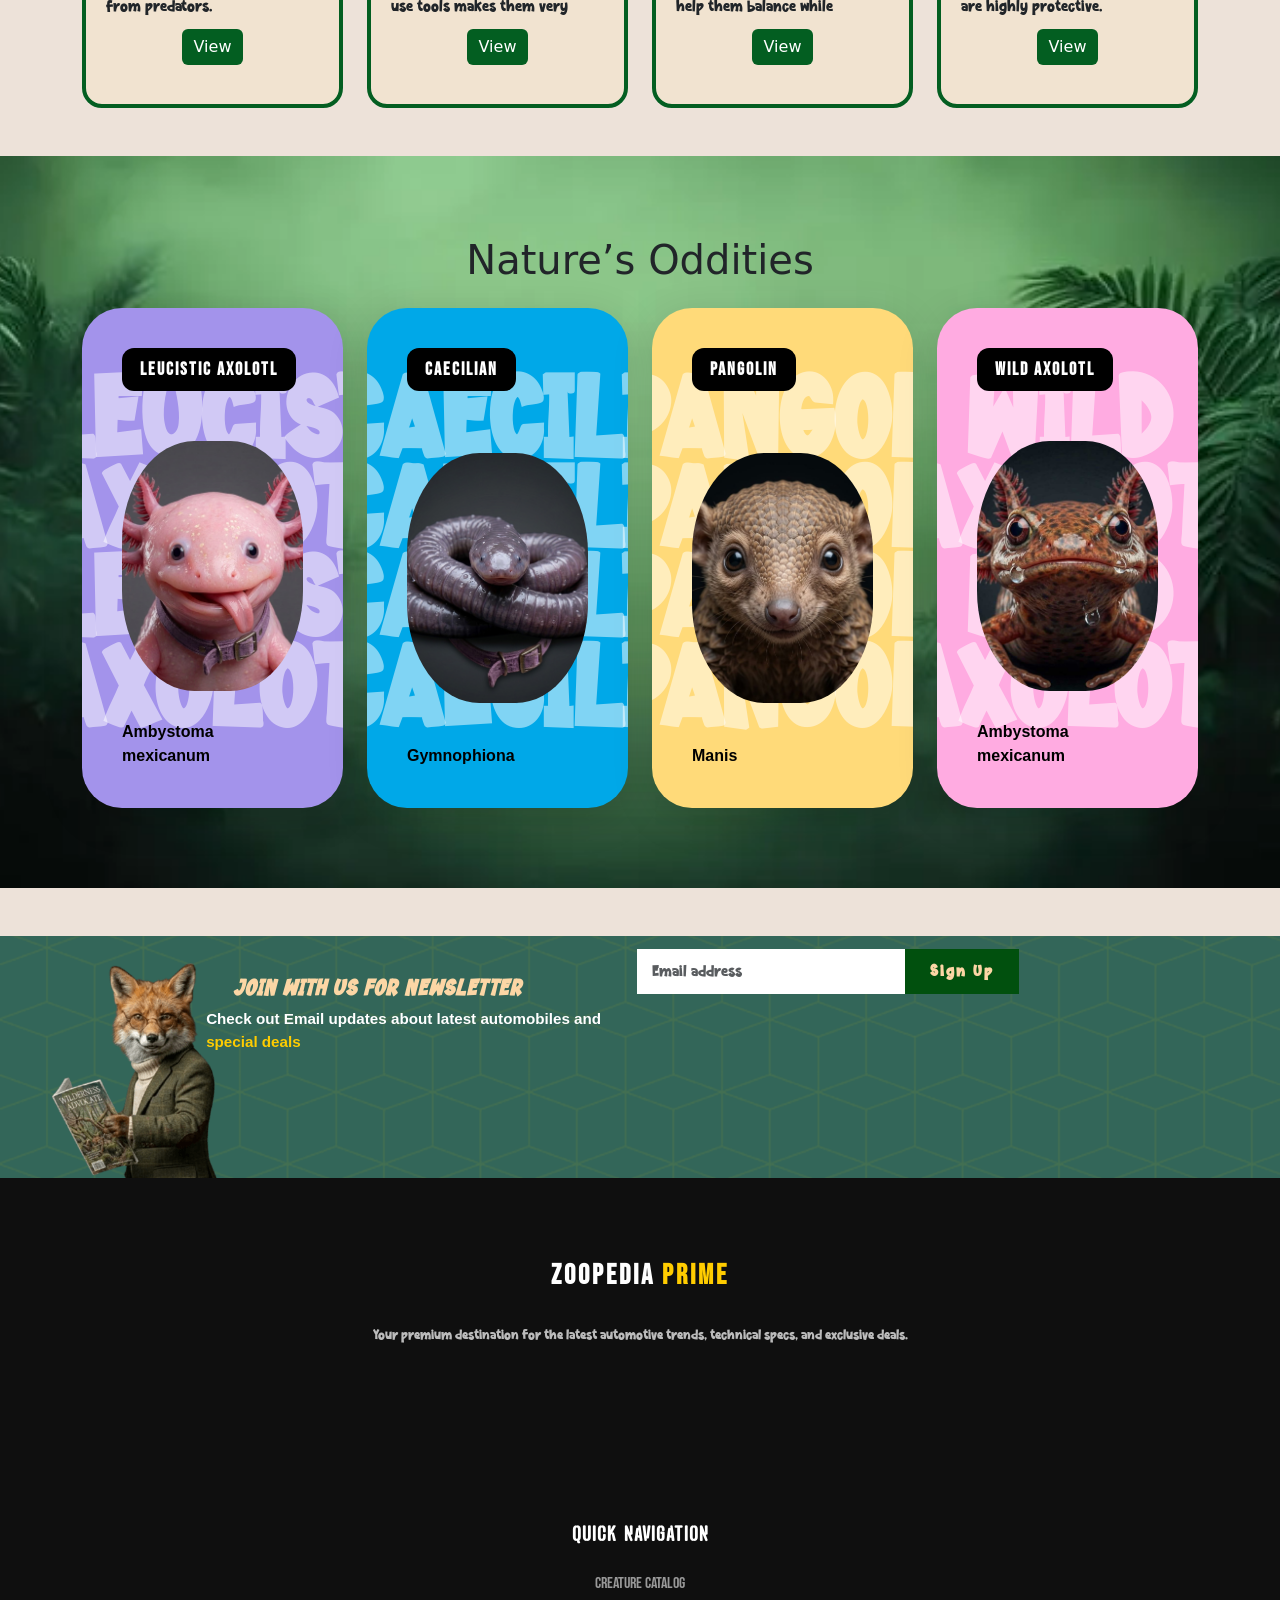
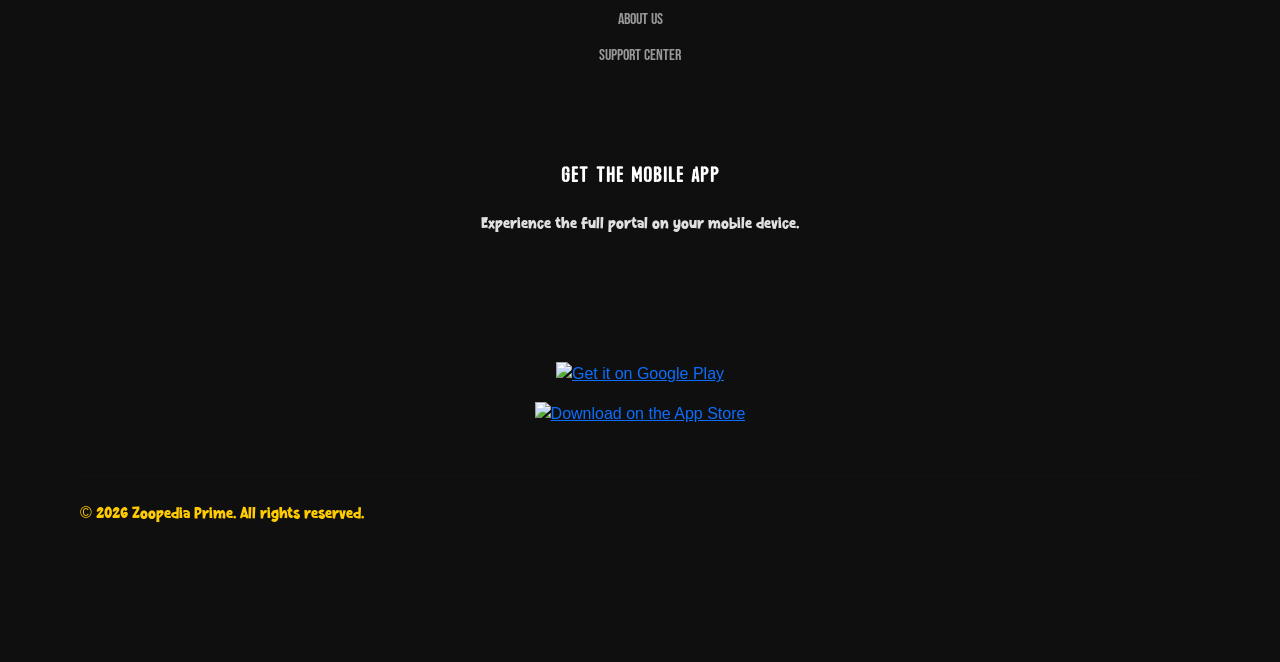
==== commit e2cb5870: "cg" ====
--- a/index.html
+++ b/index.html
@@ -301,66 +301,69 @@
 
   <!-- Row Notes Section -->
 
-  <!-- Title For Row Note Section  -->
-  <h1 class="Notes">Notes</h1>
-
-    <!-- Element 1 On Row Card -->
-
-  <div class="container mt-4">
-    <div class="row">
-      
-      <div class="col-md-3 mb-4">
-        <div class="card text-white card-has-bg bg-1 h-100">
-          <div class="card-header">Notes</div>
-          <div class="card-body">
-            <h5 class="card-title">Caecilian</h5>
-            <p class="card-text">serpentine amphibians that mostly live hidden</p>
-            <a href="singleanimalpage.html?id=60" class="btn btn-primary">View</a>
-          </div>
-        </div>
-      </div>
-
-        <!-- Element 2 On Row Card -->
-
-      <div class="col-md-3 mb-4">
-        <div class="card text-white card-has-bg bg-2 h-100">
-          <div class="card-header">Notes</div>
-          <div class="card-body">
-            <h5 class="card-title">Axolotl</h5>
-            <p class="card-text">Known as the 'Mexican Walking Fish</p>
-            <a href="singleanimalpage.html?id=59" class="btn btn-primary">View</a>
-          </div>
-        </div>
-      </div>
-
-        <!-- Element 3 On Row Card -->
-
-      <div class="col-md-3 mb-4">
-        <div class="card text-white card-has-bg bg-3 h-100">
-          <div class="card-header">Notes</div>
-          <div class="card-body">
-            <h5 class="card-title">Pangolin</h5>
-            <p class="card-text">Only mammals wholly covered in large keratin scales</p>
-            <a href="singleanimalpage.html?id=61" class="btn btn-primary">View</a>
-          </div>
-        </div>
-      </div>
-
-    <!-- Element 4 On Row Card -->
-
-      <div class="col-md-3 mb-4">
-        <div class="card text-white card-has-bg bg-4 h-100">
-          <div class="card-header">Notes</div>
-          <div class="card-body">
-            <h5 class="card-title">Wild-Type Axolotl</h5>
-            <p class="card-text">The 'wild-type' axolotl features dark</p>
-            <a href="singleanimalpage.html?id=62" class="btn btn-primary">View</a>
-          </div>
+
+<section class="notes-section my-5">
+  <div class="container">
+    <h1 class="notes-title text-center mb-4">Nature’s Oddities</h1>
+    <div class="row g-4">
+
+      <div class="col-lg-3 col-md-6">
+        <div class="tinytalk-card bg-1 h-100">
+          <div class="card-bg-text">LEUCISTIC<br>AXOLOTL<br>LEUCISTIC<br>AXOLOTL</div>
+          <div class="tinytalk-header-label">Leucistic Axolotl</div>
+          <div class="card-content">
+            <div class="pebble-frame">
+              <img src="img/animals/lacto.jpg" alt="Ciara Castro" class="speaker-photo">
+            </div>
+          </div>
+          <div class="tinytalk-footer">Ambystoma mexicanum</div>
+        </div>
+      </div>
+
+      <div class="col-lg-3 col-md-6">
+        <div class="tinytalk-card bg-2 h-100">
+          <div class="card-bg-text">CAECILIAN<br>CAECILIAN<br>CAECILIAN<br>CAECILIAN</div>
+          <div class="tinytalk-header-label">CAECILIAN</div>
+          <div class="card-content">
+            <div class="pebble-frame">
+              <img src="img/animals/Caecilian.jpg" alt="Anna Lou" class="speaker-photo">
+            </div>
+          </div>
+          <div class="tinytalk-footer">Gymnophiona</div>
+        </div>
+      </div>
+
+      <div class="col-lg-3 col-md-6">
+        <div class="tinytalk-card bg-3 h-100">
+          <div class="card-bg-text">PANGOLIN<br>PANGOLIN<br>PANGOLIN<br>PANGOLIN</div>
+          <div class="tinytalk-header-label">PANGOLIN</div>
+          <div class="card-content">
+            <div class="pebble-frame">
+              <img src="img/animals/pil.png" alt="Anna Lou" class="speaker-photo">
+            </div>
+          </div>
+          <div class="tinytalk-footer">Manis</div>
+        </div>
+      </div>
+
+      <div class="col-lg-3 col-md-6">
+        <div class="tinytalk-card bg-4 h-100">
+          <div class="card-bg-text">WILD<br>AXOLOTL<br>WILD<br>AXOLOTL</div>
+          <div class="tinytalk-header-label label-blue">WILD AXOLOTL</div>
+          <div class="card-content">
+            <div class="pebble-frame">
+              <img src="img/animals/waterlizz.jpg" alt="Marcus Lee" class="speaker-photo">
+            </div>
+          </div>
+          <div class="tinytalk-footer">Ambystoma mexicanum</div>
         </div>
       </div>
 
     </div>
   </div>
+</section>
+  
+</section>
 
 
   <!-- Newsletter Section -->
@@ -389,53 +392,47 @@
     </div>
   </section>
 
-  
-
-<!-- FOOTER -->
-<footer class="site-footer">
-  <div class="container">
-
-    <div class="row footer-main">
-
-      <div class="col-md-4">
-        <h3 class="footer-logo">
-          <span class="logo-main">ZOOPEDIA</span>
-          <span class="logo-accent"> PRIME</span>
-        </h3>
-        <p class="footer-description">
-          Your premium destination for wildlife exploration and conservation awareness.
-        </p>
-      </div>
-
-      <div class="col-md-4">
-        <h4 class="footer-title">Quick Navigation</h4>
-        <ul class="footer-links">
-          <li><a href="#">Creature Catalog</a></li>
-          <li><a href="#">About Us</a></li>
-          <li><a href="#">Support Center</a></li>
-        </ul>
-      </div>
-
-      <div class="col-md-4">
-        <h4 class="footer-title">Get the App</h4>
-
-        <div class="d-flex flex-column gap-2">
-          <img src="https://upload.wikimedia.org/wikipedia/commons/7/78/Google_Play_Store_badge_EN.svg" class="img-fluid" style="max-width:140px;">
-          <img src="https://upload.wikimedia.org/wikipedia/commons/3/3c/Download_on_the_App_Store_Badge.svg" class="img-fluid" style="max-width:140px;">
-        </div>
-
-      </div>
-
+  <!-- Footer Section  -->
+  <footer class="site-footer">
+    <div class="footer-container">
+      <div class="footer-layout">
+        
+      <div class="footer-section brand-info">
+      <h3 class="footer-logo">
+      <span class="logo-main">ZOOPEDIA</span><span class="logo-accent"> PRIME</span>
+      </h3>
+      <p class="footer-description">Your premium destination for the latest automotive trends, technical specs, and exclusive deals.</p>
+      </div>
+
+        <div class="footer-section site-navigation">
+          <h4 class="section-title">Quick Navigation</h4>
+          <ul class="footer-list">
+            <li><a href="prdouct catalog.html">Creature Catalog</a></li>
+            <li><a href="about.html">About Us</a></li>
+            <li><a href="contact.html">Support Center</a></li>
+          </ul>
+        </div>
+
+        <div class="footer-section app-downloads">
+          <h4 class="section-title">Get the Mobile App</h4>
+          <p>Experience the full portal on your mobile device.</p>
+          <div class="store-buttons">
+            <a href="#" class="store-btn">
+              <img src="https://upload.wikimedia.org/wikipedia/commons/7/78/Google_Play_Store_badge_EN.svg" alt="Get it on Google Play">
+            </a>
+            <a href="#" class="store-btn">
+              <img src="https://upload.wikimedia.org/wikipedia/commons/3/3c/Download_on_the_App_Store_Badge.svg" alt="Download on the App Store">
+            </a>
+          </div>
+        </div>
+
+      </div>
+
+      <div class="footer-credits">
+        <hr class="footer-divider">
+        <p>&copy; 2026 Zoopedia Prime. All rights reserved.</p>
+      </div>
     </div>
-
-    <div class="text-center mt-4">
-      <hr>
-      <p>&copy; 2026 Zoopedia Prime</p>
-    </div>
-
-  </div>
-</footer>
-
-</body>
-</html>
-
+  </footer>
+
+
--- a/style.css
+++ b/style.css
@@ -40,11 +40,11 @@
   font-display: swap;
 }
 
-
 /* __________________________________________________________________________________________________________________________ */
 
 body {
-  background: #ede2d9;
+  background:#ede2d9;
+  background-size: cover;
   background-position: center;
   background-repeat: no-repeat;
   background-attachment: fixed; /* Gives a fixed background so it moves  */
@@ -82,7 +82,7 @@
 }
 
 
-/* Hero Section Banner Css*
+/* Hero Section Banner Css*/
 #bannerabout{
     background-image: url('img/banners/hero\ serction\ home.png');
     height: 40vh;
@@ -116,6 +116,7 @@
     margin-top: 40px;
     text-align: center;
     font-family: 'Spancerfont', sans-serif;
+    margin-bottom: 20px;
 }
 
 .custom-card {
@@ -166,6 +167,507 @@
 
 
 
+.custom-nav {
+  background-color: #035e21 !important; 
+  height: 80px; /* Gives the bar a consistent height */
+}
+
+/* Centers the entire link container */
+#navbarNav {
+  justify-content: center; 
+}
+
+/* Combined styles for all links */
+.nav-link1, .nav-link2, .nav-link3, .nav-link4 {
+  color: rgb(252, 214, 165) !important;
+  text-decoration: none !important; /* Removes the underline */
+  font-family: 'Zurambifont', sans-serif; /* Modern, clean font */
+  font-weight: 500;
+  padding: 0 20px; /* Creates the horizontal spacing (instead of 'left: %') */
+  transition: all 0.3s ease; /* Smooth transition for hover */
+  display: inline-block;
+}
+
+/* Hover State */
+.nav-link1:hover, .nav-link2:hover, .nav-link3:hover, .nav-link4:hover {
+  color: #ffffff !important; /* Turns white on hover */
+  transform: translateY(-2px); /* Subtle lift effect */
+}
+
+/* Current/Active Page State */
+.active {
+  color: #ffffff !important;
+  font-weight: 700;
+  border-bottom: 2px solid #ffffff; /* Adds a clean line under the current page */
+}
+
+/*did you know banner*/
+
+.full-width-banner {
+  width: 100%;           /* Stretches to full width */
+  height: 500px;         /* Adjust height as needed */
+  background-image: url('img/banners/Did\ you\ know\ banner1.png');
+  background-size: cover;
+  background-position: center;
+  background-repeat: no-repeat;
+  
+  /* Flexbox to center content */
+  display: flex;
+  justify-content: center;
+  align-items: center;
+  text-align: center;
+}
+
+.btn-outline-primary2 {
+  margin-bottom: -360px; /* Physically pushes the button up from the bottom edge */
+}
+
+/* Targeting your specific button class */
+.btn-outline-primary2 {
+  color: #eeb600;          /* Dark brown text */
+  border-color: #ffd000;   /* Dark brown border */
+  background-color: transparent;
+  padding: 15px 35px;
+  font-weight: 600;
+  transition: all 0.3s ease;
+  border-radius: 4px;      /* Adjust for rounded or sharp corners */
+}
+
+/* Hover effect: Fills with brown, text turns white */
+.btn-outline-primary2:hover {
+  background-color: #5d4037;
+  border-color: #5d4037;
+  color: #ffffff;
+  transform: translateY(-2px); /* Subtle lift effect */
+  box-shadow: 0 4px 8px rgba(0,0,0,0.1);
+}
+
+/* Active/Click effect */
+.btn-outline-primary2:active {
+  background-color: #3e2723; /* Even darker brown when clicked */
+  transform: translateY(0);
+}
+
+
+
+
+
+
+/* Note Section using bootstrap */
+
+.Notes {
+    color: #035e21;
+    font-family: Arial, sans-serif;
+    text-align: center;
+    font-family: 'Zurambifont', sans-serif;
+
+  }
+/* SHARED STYLES: This handles the look and feel */
+.card-has-bg {
+  background-size: cover;
+  background-position: center;
+  border: none;
+  min-height: 250px;
+  overflow: hidden; /* Keeps the corners rounded */
+}
+
+
+.notebutton{
+  color: red;
+}
+
+
+
+
+/* ================= CONTAINERS ================= */
+.notes-section {
+  background-image: url("img/banners/bg.webp"); /* Vibrant Purple Background */
+  background-size: cover;      /* Scales image to fit the entire container */
+  background-position: center;   /* Centers the focal point of the photo */
+  background-repeat: no-repeat;
+  padding: 80px 0;
+
+  /* --- Adjustments for Mobile Devices (max-width: 768px) --- */
+@media (max-width: 576px ) {
+    #banneraboutus {
+        /* DIFFERENT, smaller, or differently cropped image for mobile */
+        background-image: url('img/banners/jointeam\ mob.jpg');
+         
+
+        /* Reduced height for mobile so it doesn't take up the whole screen */
+        height: 30vh;
+    }
+}
+
+}
+
+.tinytalk-card {
+  position: relative;
+  border-radius: 40px; /* Large, rounded corners */
+  padding: 40px;
+  min-height: 500px;
+  overflow: hidden;
+  display: flex;
+  flex-direction: column;
+  box-shadow: 0 10px 40px rgba(0,0,0,0.15);
+}
+
+.bg-1 { background-color: #a393eb; } 
+.bg-2 { background-color: #00a8e8; } 
+.bg-3 { background-color: #ffda79; }
+.bg-4 { background-color: #ffabe1; }
+
+/* ================= BACKGROUND TEXT ================= */
+.card-bg-text {
+  position: absolute;
+  top: 50%;
+  left: 50%;
+  transform: translate(-50%, -50%);
+  width: 130%; /* Stretches beyond the card */
+  font-family: 'Zurambifont', Gadget, sans-serif;
+  font-weight: 900;
+  font-size: 7rem;
+  line-height: 0.8;
+  color: rgba(255, 255, 255, 0.5); /* Semi-transparent watermark */
+  z-index: 1;
+  text-align: center;
+  pointer-events: none;
+  font-stretch: expanded;
+}
+
+/* ================= THE PEBBLE-SHAPED IMAGE FRAME ================= */
+.card-content {
+  position: relative;
+  z-index: 2; /* Sits above the watermark text */
+  width: 100%;
+  flex-grow: 1;
+  display: flex;
+  align-items: center;
+  justify-content: center;
+}
+
+.pebble-frame {
+  width: 250px;
+  height: 250px;
+  background-color: #000; /* Dark inner pebble frame */
+  border-radius: 40%; /* Creates the specific 'squircle' or pebble shape */
+  overflow: hidden;
+  display: flex;
+  align-items: center;
+  justify-content: center;
+}
+
+.speaker-photo {
+  width: 100%;
+  height: 100%;
+  object-fit: cover; /* Crops the photo neatly into the pebble shape */
+}
+
+/* ================= TOP LABEL STYLING ================= */
+.tinytalk-header-label {
+  position: relative;
+  z-index: 3;
+  background-color: #000; /* Black label */
+  color: #fff;
+  font-family: 'BebasNeuefont', Gadget, sans-serif;
+  font-weight: 900;
+  font-size: 18px;
+  letter-spacing: 2px;
+  text-transform: uppercase;
+  padding: 8px 18px;
+  border-radius: 12px;
+  width: fit-content;
+  align-self: flex-start;
+  margin-bottom: 20px;
+}
+
+.label-pink {
+  background-color: #ff69b4; /* The specific pink for Cody's label */
+}
+
+/* ================= FOOTER ================= */
+.tinytalk-footer {
+  position: relative;
+  z-index: 3;
+  font-family: 'Arial Black', Gadget, sans-serif;
+  font-weight: 900;
+  font-size: 16px;
+  color: #000;
+  margin-top: auto;
+}
+
+
+
+
+
+
+
+
+/* CSS FOR NEWSLETTER SECTION */
+
+/* 1. The Main Banner (Image Background) */
+.newsletter-banner {
+  /* Replace 'YOUR_IMAGE_URL' with the link to your photo */
+  background-image: url('img/banners/newsletter\ banner.png');
+  background-size: cover;      /* Scales image to fit the entire container */
+  background-position: center;   /* Centers the focal point of the photo */
+  background-repeat: no-repeat;
+  color: white;
+  padding: 20px 0;             /* Increased padding for a more spacious feel */
+  font-family: 'Arial Black', sans-serif;
+  
+  /* Adds a subtle semi-transparent dark overlay so white text remains readable */
+  position: relative;
+}
+
+/* Ensure the content is centered horizontally and vertically */
+.newsletter-banner .container {
+  display: flex;
+  justify-content: center;
+  align-items: center;
+  min-height: 250px; /* Optional: gives the banner minimum height */
+}
+
+
+/* 2. Typography Styling */
+.newsletter-title {
+  font-style: italic;
+  font-weight: 900;
+  letter-spacing: 1px;
+  margin-bottom: 5px;
+  margin-left: 30px;
+  font-family: 'Zurambifont', sans-serif; 
+  color: rgb(252, 214, 165);
+}
+
+.newsletter-text {
+  font-family: sans-serif;
+  font-size: 0.95rem;
+  font-weight: bold;
+}
+
+.highlight-text {
+  color: #ffcc00; /* Gold/Yellow color for "special deals" */
+}
+
+/* 3. Input and Button Sizing */
+.newsletter-form .input-group {
+  max-width: 500px;
+  margin-left: 200px; /* Aligns form to the right on desktop */
+}
+
+.newsletter-input {
+  border-radius: 0; /* Squared edges as per image */
+  border: none;
+  height: 45px;
+  padding-left: 15px;
+  font-family: 'Zurambifont', sans-serif;
+}
+
+.btn-signup {
+  background-color: #01500e; /* Very light green/white tint */
+  color: rgb(252, 214, 165); /* Matching dark red text */
+  border-radius: 0; /* Squared edges */
+  font-weight: bold;
+  padding: 0 25px;
+  border: none;
+  transition: 0.3s;
+  font-family: 'Zurambifont', sans-serif;
+  letter-spacing: 2px;
+}
+
+.btn-signup:hover {
+  background-color: #013a0b;
+  color: #bdb782;
+}
+
+/* Mobile Responsiveness */
+@media (max-width: 768px) {
+  .newsletter-banner { text-align: center; }
+  .newsletter-form .input-group { margin: 20px auto 0; }
+}
+
+/* Footer Section Adjustment */
+
+.site-footer {
+  background-color: #0f0f0f;
+  color: #e0e0e0;
+  padding: 80px 0 30px 0; /* Generous top padding for breathing room */
+  font-family: 'Inter', sans-serif;
+}
+
+.footer-container {
+  max-width: 1200px;
+  margin: 0 auto;
+  padding: 0 40px;
+}
+
+/* 1. Spacing each section using CSS Grid */
+.footer-layout {
+  display: grid;
+  grid-template-columns: 1.5fr 1fr 1.2fr; /* Creates distinct space between columns */
+  gap: 80px; /* Equal spacing between the three sections */
+  margin-bottom: 50px;
+}
+
+.section-title {
+  color: #ffffff;
+  font-size: 1.1rem;
+  font-weight: 600;
+  margin-bottom: 25px;
+  text-transform: uppercase;
+  letter-spacing: 1px;
+  
+}
+
+/* 1. Center the Titles */
+.section-title, .footer-logo {
+  text-align: center;
+  width: 100%;
+}
+
+/* 2. Center the Parent Columns */
+.footer-section {
+  display: flex;
+  flex-direction: column;
+  align-items: center; /* Centers items horizontally */
+  text-align: center;    /* Centers the text lines */
+}
+
+/* 3. Center the Lists */
+.footer-list {
+  padding: 0;
+  list-style: none;
+  display: flex;
+  flex-direction: column;
+  align-items: center; /* Ensures the <a> tags are centered */
+}
+
+/* 4. Center the Store Buttons */
+.store-buttons {
+  display: flex;
+  flex-direction: column;
+  align-items: center; 
+  gap: 15px;
+}
+
+
+/* 1. Color for "ZOOPEDIA" */
+.logo-main {
+  color: #ffffff; /* Clean White */
+  font-family: 'BebasNeuefont', sans-serif; 
+   position: relative;
+  right: 15px;    
+  letter-spacing: 3px;
+  
+}
+
+/* 2. Color for "PRIME" */
+.logo-accent {
+  color: #ffcc00; /* Vibrant Gold/Yellow */
+  font-family: 'BebasNeuefont', sans-serif; 
+  position: relative;
+  right: 10px;    
+  letter-spacing: 3px;
+}
+
+/* 3. Optional: Color for the paragraph text below the logo */
+.footer-description {
+  color: #bbbbbb; /* Soft Grey so it doesn't distract from the logo */
+  margin-top: 25px;
+  font-size: 0.9rem;
+  
+}
+
+/* Ensure the logo itself doesn't have a default color overriding these */
+.footer-logo {
+  font-weight: 800;
+  letter-spacing: -1px;
+  text-transform: uppercase;
+}
+
+/* 2. Styling the Links */
+.footer-list {
+  list-style: none;
+  font-family: 'BebasNeuefont', sans-serif; 
+  padding: 0;
+}
+
+.footer-list li {
+  margin-bottom: 12px;
+  align-items: center;
+}
+
+.footer-list a {
+  color: #999;
+  text-decoration: none;
+  transition: color 0.3s ease;
+}
+
+.footer-list a:hover {
+  color: #ffffff;
+}
+
+/* 3. App Store Section */
+.store-buttons {
+  display: flex;
+  flex-direction: column; /* Stacks badges vertically */
+  gap: 15px;
+  margin-top: 20px;
+}
+
+.store-btn img {
+  height: 40px; /* Consistent height for both badges */
+  width: auto;
+  transition: transform 0.2s ease;
+}
+
+.store-btn:hover img {
+  transform: translateY(-3px);
+}
+
+/* 4. Bottom Divider and Credits */
+.footer-divider {
+  border: 0;
+  border-top: 1px solid #222;
+  margin-bottom: 25px;
+}
+
+.footer-credits {
+  text-align: center;
+  font-size: 14px;
+  color: #ffcc00;
+  font-family: 'BebasNeuefont', sans-serif; 
+}
+
+
+.footer-layout {
+  display: grid;
+  grid-template-columns: repeat(3, 1fr);
+  gap: 100px; /* Increase this value for more space between columns */
+}
+
+/* Responsive adjustments */
+@media (max-width: 992px) {
+  .footer-layout {
+    grid-template-columns: 1fr 1fr;
+    gap: 40px;
+  }
+}
+
+@media (max-width: 600px) {
+  .footer-layout {
+    grid-template-columns: 1fr;
+    text-align: center;
+  }
+  .store-buttons {
+    align-items: center;
+  }
+}
+
+
+
+
 /* Banners for catalog pages */
 
 
@@ -228,7 +730,7 @@
 /* Adjustments for Desktop */
 #banneraboutus {
     /* Large image for desktop screens */
-    background-image: url('img/banners/JOIN\ US.png');
+    background-image: url('img/banners/Join\ us.jpg');
     
     /* These properties ensure it looks good and centers content */
     height: 40vh;
@@ -247,7 +749,7 @@
 @media (max-width: 576px ) {
     #banneraboutus {
         /* DIFFERENT, smaller, or differently cropped image for mobile */
-        background-image: url('img/banners/jointeam\ mob.jpg');
+        background-image: url('img/banners/Join\ us.jpg');
 
         /* Reduced height for mobile so it doesn't take up the whole screen */
         height: 30vh;
@@ -433,7 +935,7 @@
 .custom-join-btn {
       /* 1. Set a starting point */
     top: 80%; 
-    right: 435px;
+    right: 290px;
 
     /* 2. Use transform to move it from that point */
     /* Example: Move 100px right and 50px down */
@@ -454,213 +956,249 @@
 
 .custom-join-btn:hover {
     background: #ffffff;
-    color: #484e47;                       /* Changes text to green on hover */
-    transform: translate(-50%, -50%) scale(1.1); /* Keeps it centered but grows slightly */
-}
-
-
-/* About Us Css  */
-.Abouttext {
-    color: #035e21;
-    font-size: 2.5rem;
+    color: #484e47;                       
+    transform: translate(-50%, -50%) scale(1.1); 
+}
+
+
+
+/* ================= ABOUT CARDS ================= */
+.about-card {
+  background: #fff;
+  padding: 30px 25px;
+  border-radius: 12px;
+  box-shadow: 0 5px 20px rgba(0, 0, 0, 0.08);
+  transition: 0.3s;
+  height: 100%;
+}
+
+.about-card:hover {
+  transform: translateY(-8px);
+  box-shadow: 0 10px 30px rgba(0, 0, 0, 0.15);
+}
+
+.about-card h3 {
+  font-size: 22px;
+  margin-bottom: 15px;
+  color: #2c3e50;
+}
+
+.about-card p {
+  font-size: 15px;
+  color: #555;
+  line-height: 1.6;
+}
+
+/* ================= TEAM SECTION ================= */
+.team-section {
+  text-align: center;
+  height: auto;
+}
+
+.header {
+  background: #0a680a;
+  color: white;
+  padding: 40px;
+}
+
+.header h1 {
+  font-size: 40px;
+  font-weight: bold;
+  font-family: 'BebasNeuefont', sans-serif;
+  letter-spacing: 2px;
+}
+
+
+
+/* Team cards */
+.team-card {
+  background: #fff;
+  box-shadow: 0 4px 15px rgba(0,0,0,0.1);
+  border-radius: 12px;
+  height: 100%;
+  margin: 30px;
+}
+
+.team-card img {
+  width: 180px;
+  height: 180px;
+  object-fit: cover;
+  border-radius: 50%;
+  filter: grayscale(100%);
+}
+
+.team-card h3 {
+  font-size: 18px;
+  margin-top: 10px;
+  font-family: 'SFfontBold', sans-serif;
+  letter-spacing: 1px;
+
+}
+
+.team-card span {
+  color: #8cc63f;
+  font-weight: bold;
+  display: block;
+  margin-bottom: 10px;
+}
+
+.team-card p {
+  font-size: 14px;
+  color: #555;
+  line-height: 1.6;
+  font-family: 'SFfontBold', sans-serif;
+}
+
+
+/* bootstrap style table customization using external css  */
+
+/* Centered Compact Wildlife Theme */
+.wildlife-compact {
+    font-size: 0.85rem;
+    margin: 2rem auto !important; /* Forces centering and adds vertical breathing room */
+    border-color: #D4AF37 !important;
+    background-color: #fdfbf7;
+    box-shadow: 0 4px 10px rgba(0,0,0,0.1); /* Optional: adds a nice lift */
+}
+
+/* Header Styling - Dark Green & Gold */
+.wildlife-compact thead th {
+    background-color: #1B3022 !important;
+    color: #D4AF37 !important;
+    border-bottom: 2px solid #D4AF37 !important;
+    padding: 10px !important;
+}
+
+/* Row Styling */
+.wildlife-compact td {
+    border-color: rgba(212, 175, 55, 0.2) !important;
+    padding: 8px !important;
+    color: #1B3022;
+}
+
+/* Highlight the Year column */
+.wildlife-compact td:first-child {
+    background-color: rgba(27, 48, 34, 0.03); /* Very faint green tint */
     font-weight: bold;
-    margin-bottom: 20px;
-    display: inline-block;
-}
-
-
-/* ==========================================================================
-   1. FONTS & ROOT SETUP
-   ========================================================================== */
-@font-face {
-  font-family: 'Zurambifont';
-  src: url('../fonts/zurambi-font/Zurambi-m2Ea2.ttf') format('woff2');
-  font-display: swap;
-}
-
-@font-face {
-  font-family: 'Spancerfont';
-  src: url('../fonts/spencer/Spencer.otf') format('woff2');
-  font-display: swap;
-}
-
-@font-face {
-  font-family: 'SFfontBold';
-  src: url('../fonts/sf-pro-display/SFPRODISPLAYBOLD.OTF') format('woff2');
-  font-display: swap;
-}
-
-body {
-  background: #ede2d9;
-  font-family: 'Zurambifont', sans-serif;
-  color: #333;
-  line-height: 1.6;
-}
-
-/* ==========================================================================
-   2. HEADER & NAVIGATION
-   ========================================================================== */
-.custom-nav {
-  background-color: #035e21 !important;
-  height: 80px;
-  box-shadow: 0 2px 10px rgba(0,0,0,0.2);
-}
-
-.nav-logo {
-  height: 45px;
-  transition: transform 0.3s ease;
-}
-
-.navbar-nav .nav-link {
-  color: rgb(252, 214, 165) !important;
-  font-family: 'Zurambifont', sans-serif;
-  font-weight: 500;
-  padding: 8px 18px;
+}
+
+/* Hover Effect */
+.wildlife-compact tbody tr:hover {
+    background-color: #f2ede0 !important;
+}
+
+/* Contact Us Css */
+/* 1. The Header Background */
+table.wildlife-table thead tr {
+    background-color: #1b4332 !important; /* Deep Forest Green */
+    color: white !important;
+}
+
+/* 2. The Header Text specifically */
+table.wildlife-table thead th {
+    background-color: inherit !important;
+    color: white !important;
+    border-bottom: 3px solid #582f0e; /* Earth Brown bottom border */
+}
+
+/* 3. Alternating Row Colors (Zebra Stripe) */
+table.wildlife-table tbody tr:nth-of-type(odd) {
+    background-color: #f0f7f4 !important; /* Soft Leaf Green */
+}
+
+table.wildlife-table tbody tr:nth-of-type(even) {
+    background-color: #ffffff !important;
+}
+
+/* 4. The Labels (Left Column) */
+.wildlife-label {
+    font-weight: bold;
+    color: #582f0e !important; /* Earth Brown */
+}
+
+/* 5. General Table Border */
+table.wildlife-table {
+    border: 2px solid #1b4332 !important;
+    border-collapse: collapse;
+}
+
+/* 6. Fix for Bootstrap's default cell borders */
+table.wildlife-table td {
+    border-color: #d8e2dc !important;
+}
+
+.detailsector{
+  margin-top: 60px;
+  margin-bottom: 40px;
+}
+
+
+/* Social Media Btn Section */
+
+/* Banner Container */
+.banner {
+ 
+  background: url('img/banners/FOLLOW\ FOR\ LAPTOP.jpg');
+  height: 40vh;
+
+    background-size: cover;
+    background-position: center;
+    background-repeat: no-repeat;
+    display: flex;
+    justify-content: center;
+    align-items: center;
+    text-align: center;
+    flex-direction: column;
+    padding: 14px;
+    width: 100vw;
+    position: relative;
+    left: 50%;
+    right: 50%;
+    margin-left: -50vw;
+     margin-right: -50vw;
+
+     
+     
+}
+
+/* Social Container */
+.social-container {
+  display: flex;
+  gap: 20px;
+  margin-top: 240px;
+  margin-left: 40px;
+  
+}
+
+/* Base Button Styles */
+.btn-social {
+  display: flex;
+  gap: 10px;
+  padding: 12px 24px;
+  text-decoration: none;
+  font-family: 'Segoe UI', Roboto, sans-serif;
+  font-weight: 600;
+  color: rgb(7, 3, 3);
+  border-radius: 50px;
   transition: all 0.3s ease;
-}
-
-.navbar-nav .nav-link:hover, 
-.navbar-nav .nav-link.active {
-  color: #ffffff !important;
-  transform: translateY(-2px);
-}
-
-/* ==========================================================================
-   3. CONTACT PAGE SPECIFIC STYLES
-   ========================================================================== */
-/* Banners */
-#bannercontactus {
-  background: url('img/banners/contact-banner.png') center/cover no-repeat;
-  height: 40vh;
-}
-
-.Grids {
-  color: #035e21;
-  text-align: center;
-  font-family: 'Spancerfont', sans-serif;
-  margin: 40px 0;
-}
-
-/* Wildlife Info Table */
-.wildlife-table {
-  background-color: #f1e3d0;
-  border-radius: 15px;
-  overflow: hidden;
-  border: 2px solid #035e21;
-}
-
-.wildlife-header {
-  font-family: 'Spancerfont', sans-serif;
-  color: #035e21;
-}
-
-.wildlife-label {
-  font-weight: bold;
-  color: #035e21;
-  width: 30%;
-}
-
-/* Contact Form (detailsector) */
-.detailsector {
-  background: #ffffff;
-  padding: 35px;
-  border-radius: 20px;
-  box-shadow: 0 10px 30px rgba(0,0,0,0.1);
-  border-top: 6px solid #035e21;
-  margin-bottom: 50px;
-}
-
-.detailsector .form-label {
-  font-weight: 600;
-  color: #035e21;
-}
-
-.detailsector .form-control {
-  border-radius: 8px;
-  border: 1px solid #ccc;
-  padding: 12px;
-}
-
-.btn-primary {
-  background-color: #035e21;
-  border: none;
-  padding: 12px;
-  font-weight: bold;
-  transition: background 0.3s;
-}
-
-.btn-primary:hover {
-  background-color: #024017;
-}
-
-/* ==========================================================================
-   4. SOCIAL MEDIA PUSH BUTTONS
-   ========================================================================== */
-.button-gallery {
-  display: flex;
-  justify-content: center;
-  gap: 20px;
-  padding: 30px 0;
-  flex-wrap: wrap;
-}
-
-.push-btn {
-  font-family: 'SFfontBold', sans-serif;
-  padding: 15px 25px;
-  min-width: 170px;
-  text-align: center;
-  text-decoration: none;
-  color: white;
-  border-radius: 12px;
-  transition: all 0.1s; /* Mechanical click feel */
-  cursor: pointer;
-  border: none;
-}
-
-.btn-insta { background: #e1306c; box-shadow: 0 6px 0 #b02154; }
-.btn-x { background: #000; box-shadow: 0 6px 0 #333; }
-.btn-linked { background: #0077b5; box-shadow: 0 6px 0 #005a8a; }
-
-.push-btn:active {
-  transform: translateY(4px);
-  box-shadow: 0 2px 0;
-}
-
-/* ==========================================================================
-   5. FOOTER
-   ========================================================================== */
-.site-footer {
-  background: #111;
-  color: #ccc;
-  padding: 60px 0 30px;
-  font-family: 'Zurambifont', sans-serif;
-}
-
-.footer-logo {
-  font-family: 'Spancerfont', sans-serif;
-  font-size: 24px;
-}
-
-.logo-main { color: #fff; }
-.logo-accent { color: #00ff37; }
-
-.footer-links {
-  list-style: none;
-  padding: 0;
-}
-
-.footer-links a {
-  text-decoration: none;
-  color: #bbb;
-  transition: 0.3s;
-}
-
-.footer-links a:hover {
-  color: #00ff37;
-  padding-left: 5px;
-}
-
-.footer-divider {
-  border-color: #333;
-  margin: 30px 0;
+  backdrop-filter: blur(5px);
+  border: 4px solid rgba(0, 0, 0, 0.3);
+  background: rgba(0, 0, 0, 0.1);
+
+}
+
+/* Hover Effects */
+.btn-social:hover {
+  transform: translateY(-5px);
+  box-shadow: 0 10px 20px rgba(0, 0, 0, 0.3);
+}
+
+/* Brand Specific Colors on Hover */
+.btn-instagram:hover { background: #E1306C; border-color: #E1306C; }
+.btn-twitter:hover { background: #999999; border-color: #333; }
+.btn-linkedin:hover { background: #0077b5; border-color: #0077b5; }
+
+/* Icon sizing */
+.btn-social i {
+  font-size: 1.2rem;
 }
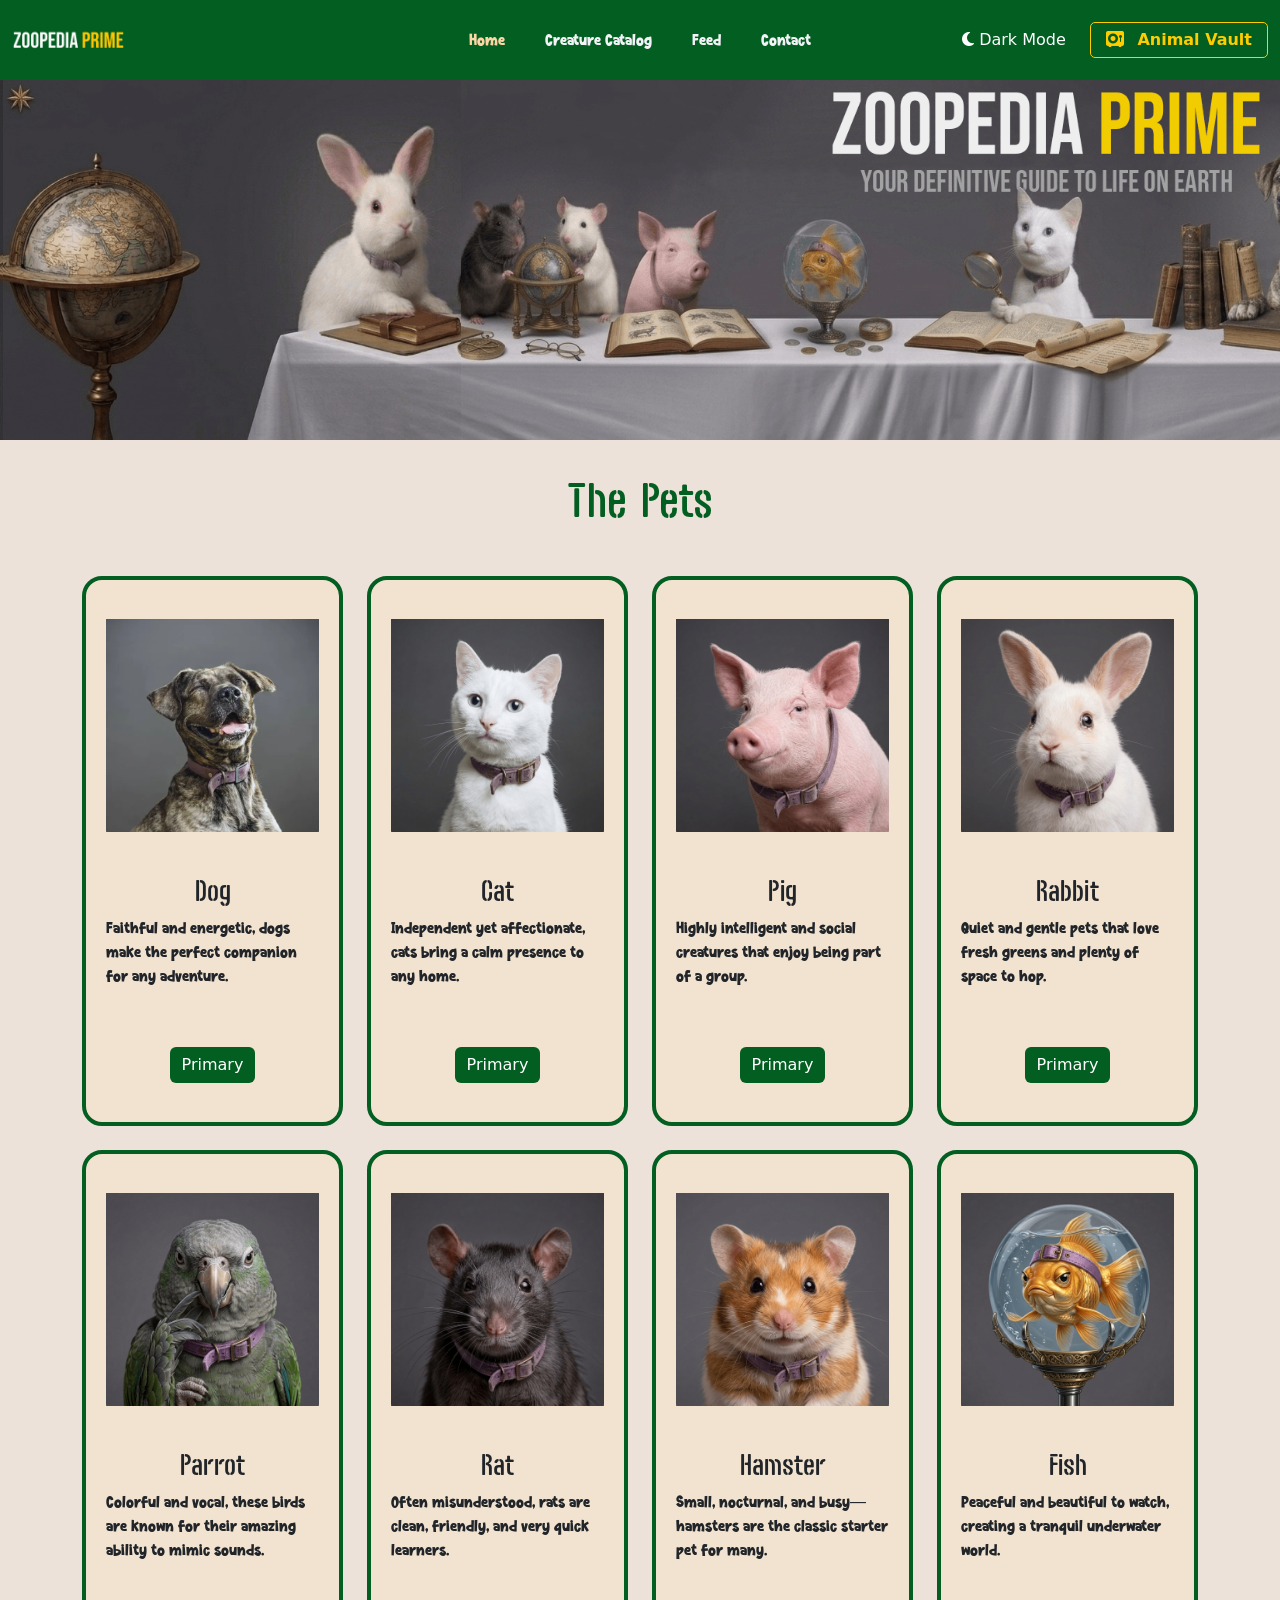
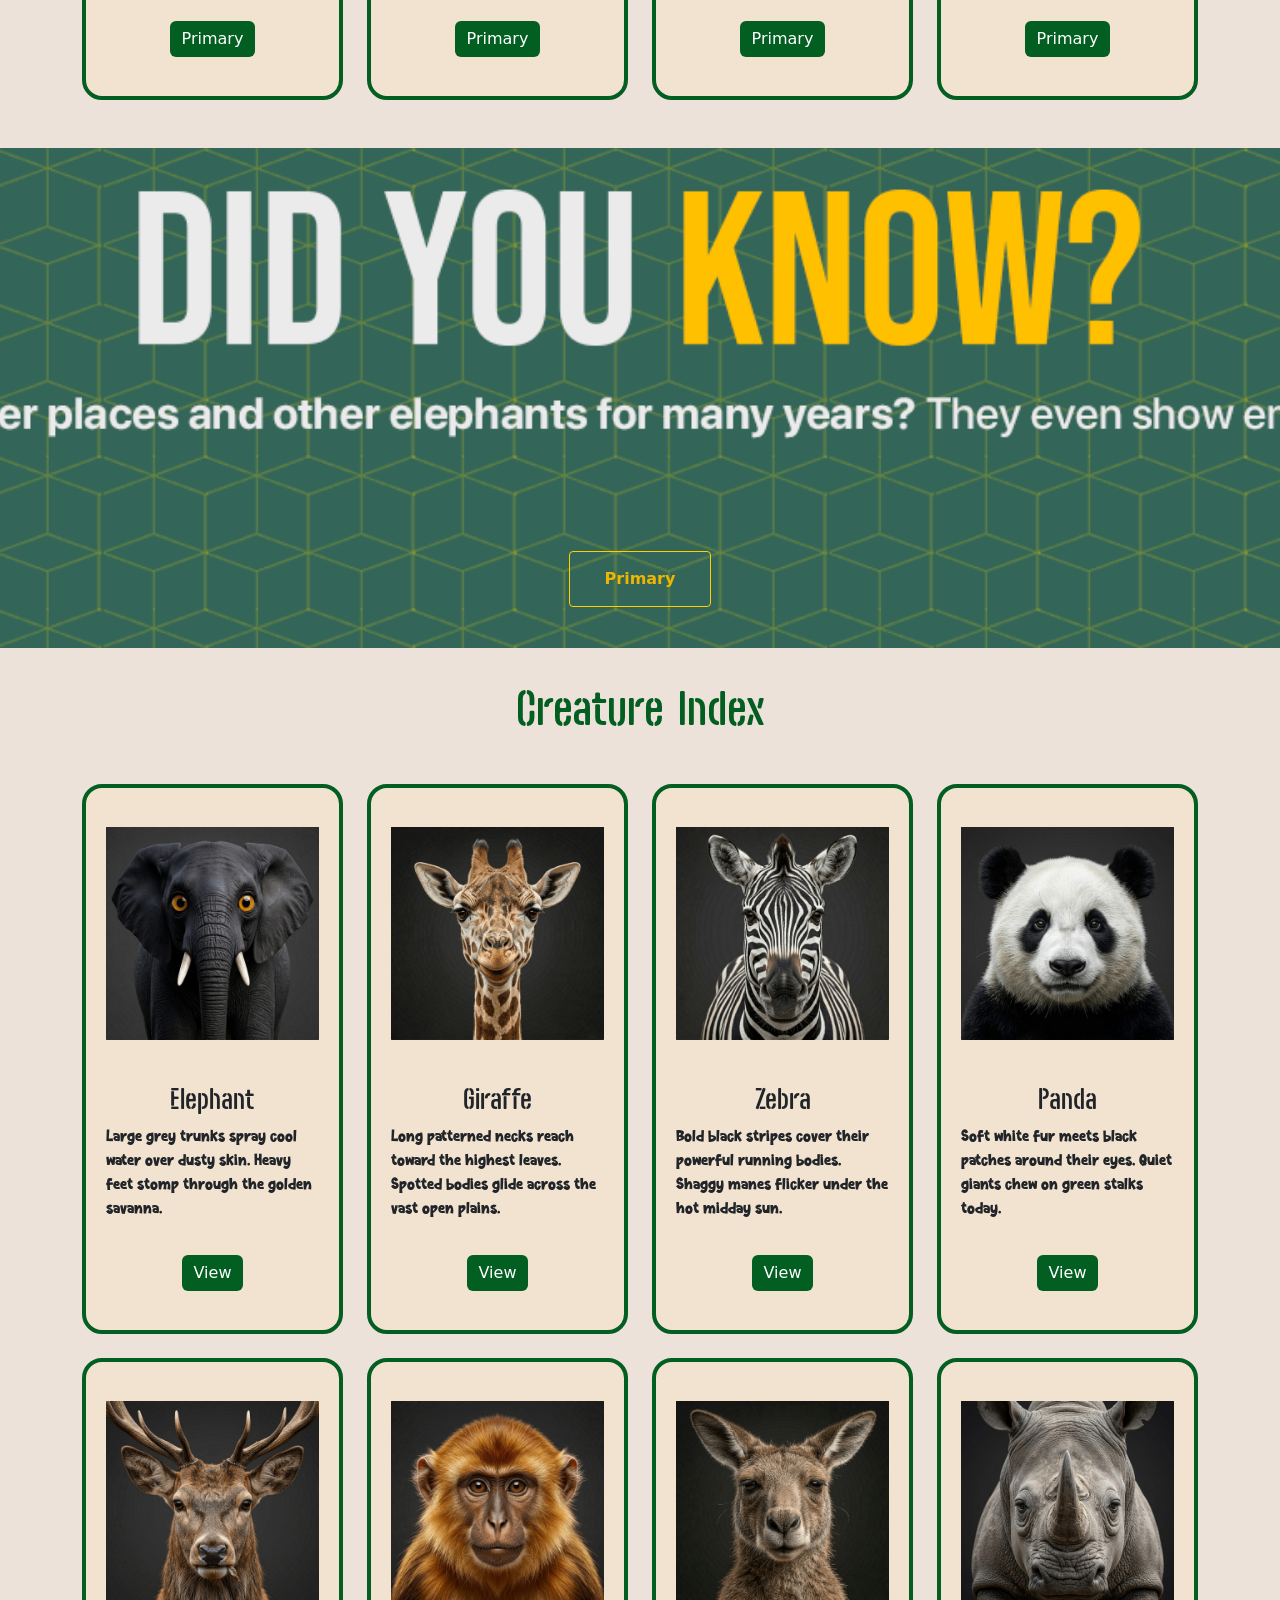
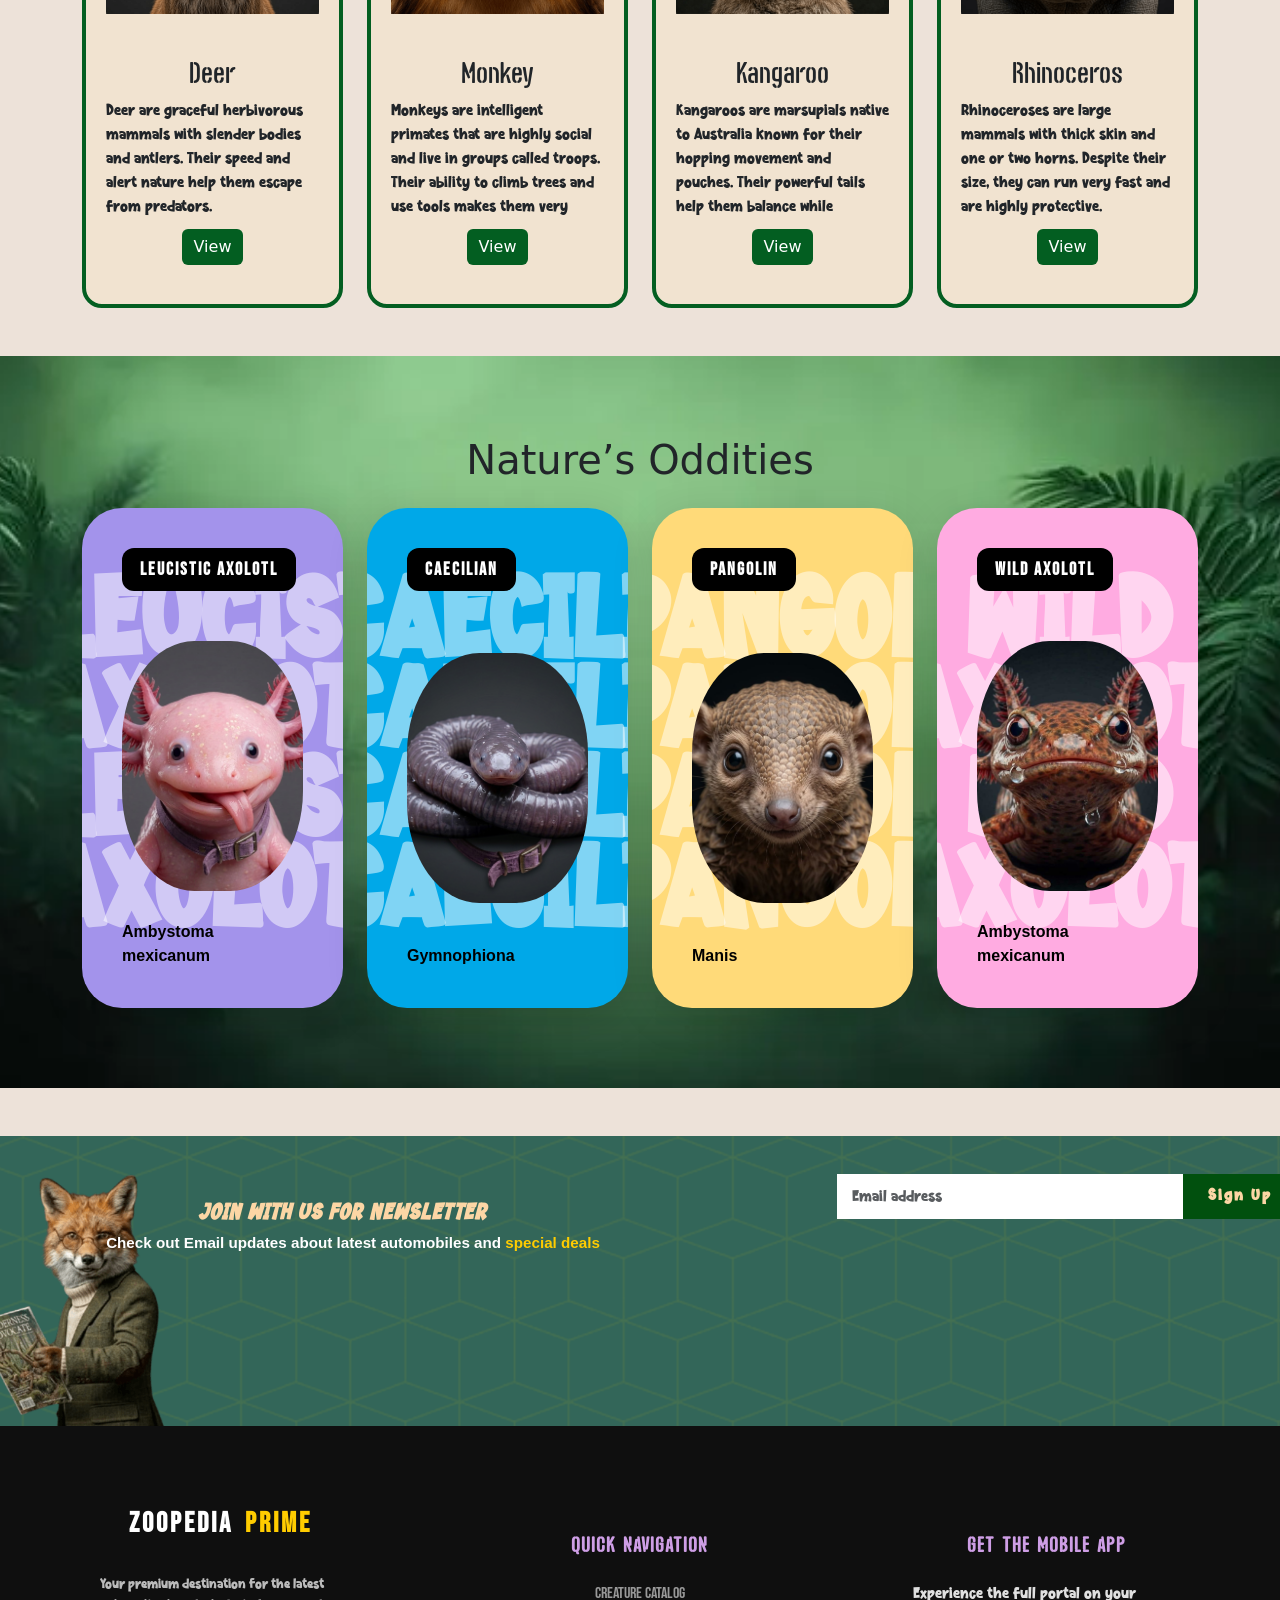
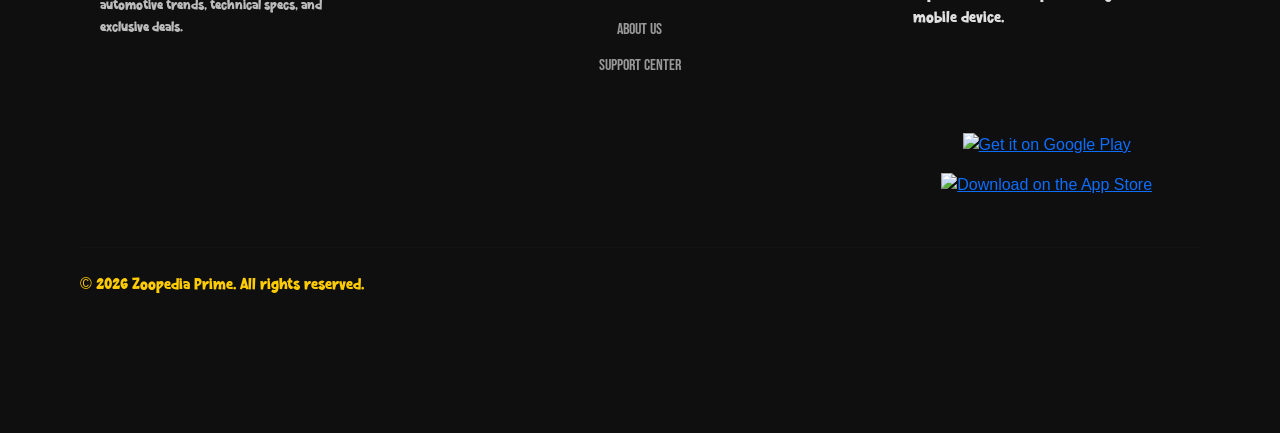
==== commit 0622dad7: "sd" ====
--- a/index.html
+++ b/index.html
@@ -1,47 +1,72 @@
-  <!DOCTYPE html>
-  <html lang="en">
-  <head>
-      <meta charset="UTF-8">
-      <meta name="viewport" content="width=device-width, initial-scale=1.0">
-    <link href="https://cdn.jsdelivr.net/npm/bootstrap@5.3.8/dist/css/bootstrap.min.css" rel="stylesheet">
-    <script src="https://cdn.jsdelivr.net/npm/bootstrap@5.3.3/dist/js/bootstrap.bundle.min.js"></script>
-    <link rel="stylesheet" href="style.css">
-    <link rel="stylesheet" href="mobileresponse.css">
-    <script src="animaldb.js"></script>
-    <script src="loadeddetails.js"></script>
-      <title>Document</title>
-  </head>
-  <body>
-
-  <!-- navigation bar adjustments -->
-  <nav class="navbar navbar-expand-lg custom-nav" data-bs-theme="dark">
-    <div class="container-fluid">
-      <img src="img/Zoopedia logo.png" alt="Zoopedia Logo" class="nav-logo">
-
-      <button class="navbar-toggler" type="button" data-bs-toggle="collapse" data-bs-target="#navbarNav" aria-controls="navbarNav" aria-expanded="false" aria-label="Toggle navigation">
-        <span class="navbar-toggler-icon"></span>
-      </button>
-
-      <div class="collapse navbar-collapse" id="navbarNav">
-        <ul class="navbar-nav">
-          <li class="nav-item">
-            <a class="nav-link1"  aria-current="page" href="index.html">Home</a>
-          </li>
-          <li class="nav-item">
-            <a class="nav-link2" href="prdouct catalog.html">Creature Catalog</a>
-          </li>
-          <li class="nav-item">
-            <a class="nav-link3" href="about.html">Feed</a>
-          </li>
-          
-          <li class="nav-item">
-            <a class="nav-link4" href="contact.html">Contact</a>
-          </li>
-        </ul>
-      </div>
+<!DOCTYPE html>
+<html lang="en">
+<head>
+    <meta charset="UTF-8">
+    <meta name="viewport" content="width=device-width, initial-scale=1.0">
+   <link href="https://cdn.jsdelivr.net/npm/bootstrap@5.3.8/dist/css/bootstrap.min.css" rel="stylesheet">
+   <script src="https://cdn.jsdelivr.net/npm/bootstrap@5.3.3/dist/js/bootstrap.bundle.min.js"></script>
+   <link rel="stylesheet" href="mobileresponse.css">
+   <script src="https://code.jquery.com/jquery-3.7.1.min.js"></script>
+   <link rel="stylesheet" href="https://cdnjs.cloudflare.com/ajax/libs/font-awesome/6.5.1/css/all.min.css">
+   <script src="animaldb.js"></script>
+   <script src="main.js"></script>
+   <script src="darkmode.js"></script>
+   <link rel="stylesheet" href="style.css">
+   <link rel="stylesheet" href="darkmode.css">
+    <title>Document</title>
+</head>
+
+
+
+
+
+
+
+<body>
+
+
+
+    <!-- navigation bar adjustments -->
+<nav class="navbar navbar-expand-lg custom-nav" data-bs-theme="dark">
+  <div class="container-fluid">
+    <img src="img/Zoopedia logo.png" alt="Zoopedia Logo" class="nav-logo">
+
+    <button class="navbar-toggler" type="button" data-bs-toggle="collapse" data-bs-target="#navbarNav">
+      <span class="navbar-toggler-icon"></span>
+    </button>
+
+    <div class="collapse navbar-collapse" id="navbarNav">
+      
+      <ul class="navbar-nav mx-auto">
+        <li class="nav-item">
+          <a class="nav-link1" href="index.html">Home</a>
+        </li>
+        <li class="nav-item">
+          <a class="nav-link2" href="prdouct catalog.html">Creature Catalog</a>
+        </li>
+        <li class="nav-item">
+          <a class="nav-link3" href="about.html">Feed</a>
+        </li>
+        <li class="nav-item">
+          <a class="nav-link4" href="contact.html">Contact</a>
+        </li>
+      </ul>
+
+            <div class="navbar-nav ms-auto vault-container">
+  <button id="darkModeToggle" class="nav-link btn btn-link text-white me-3" style="text-decoration: none;">
+      <i class="fa-solid fa-moon"></i> <span id="toggleText">Dark Mode</span>
+  </button>
+
+      <div class="navbar-nav ms-auto vault-container">
+        <a class="nav-link vault-link" href="WildlifeVault.html">
+          <i class="fa-solid fa-vault"></i> Animal Vault
+        </a>
+      </div>
+
+
     </div>
-  </nav>      
-
+  </div>
+</nav>
 
   <!-- Hero Section Banner -->
   </section>
--- a/mobileresponse.css
+++ b/mobileresponse.css
@@ -105,6 +105,29 @@
         padding: 20px;
     }
 
+
+            /* 3. Hero Banners mobile wildlife banner */
+ #bannerexpwild {
+                background-image: url('img/banners/Explore\ the\ wild\ ban\ mob.jpg'); 
+        width: 100%;
+        
+
+        background-size: cover; 
+        background-position: center;
+
+
+        aspect-ratio: 16 / 9; 
+
+
+        min-height: 300px; 
+        
+        display: flex;
+        justify-content: center;
+        align-items: center;
+        padding: 20px;
+    }
+
+
         /* 3. Hero Banners mobile domestic animals  banner */
  #bannerdom {
                 background-image: url('img/banners/domesticmob.jpg'); 
@@ -151,8 +174,8 @@
 
 
             /* 3. Hero Banners mobile domestic animals  banner */
- #bannercrawl {
-                background-image: url('img/banners/crawler\ mob.jpg'); 
+ #banneraboutus {
+                background-image: url('img/banners/Join\ us.png'); 
         width: 100%;
         
 
--- a/style.css
+++ b/style.css
@@ -40,6 +40,15 @@
   font-display: swap;
 }
 
+@font-face {
+  font-family: 'HandilParaFont';
+  src: url('fonts/handil-pro-font/HandilproMedium-w10l3.otf') format('woff2');
+  font-weight: normal;
+  font-style: normal;
+  font-display: swap;
+}
+
+
 /* __________________________________________________________________________________________________________________________ */
 
 body {
@@ -81,6 +90,44 @@
   align-items: center;
 }
 
+/* Nav bar vault icon add*/
+/* Pushes the vault to the right and aligns items vertically */
+.vault-container {
+    display: flex;
+    align-items: center;
+}
+
+/* Styles the link to look like a button/vault access */
+/* Styling for the Vault button */
+.vault-link {
+    color: #ffcc00 !important; /* Gold/Yellow text */
+    border: 1px solid #ffcc00; /* Matching border */
+    padding: 5px 15px !important;
+    border-radius: 5px;
+    font-weight: bold;
+    text-decoration: none;
+    transition: 0.3s ease;
+}
+
+/* Hover effect for a "button" feel */
+.vault-link:hover {
+    background-color: #ffcc00;
+    color: #1a1a1a !important; /* Dark text on hover */
+}
+
+/* Spacing between the icon and the text */
+.vault-link i {
+    margin-right: 8px;
+}
+
+/* Ensure centering works correctly on large screens */
+@media (min-width: 992px) {
+    .navbar-nav.mx-auto {
+        position: absolute;
+        left: 50%;
+        transform: translateX(-50%);
+    }
+}
 
 /* Hero Section Banner Css*/
 #bannerabout{
@@ -128,7 +175,14 @@
     flex-direction: column;
     /* This ensures the card doesn't grow based on content */
     height: 550px; 
-}
+      transition: all 0.3s ease;
+    backface-visibility: hidden;
+}
+
+#animalContainer {
+    perspective: 1000px; /* This creates the 3D depth */
+}
+
 
 .maincardimg {
     border-radius: 20px;
@@ -713,7 +767,7 @@
 }
 
 
- /* Adjustments for about us hero banner */
+ /* Adjustments for wild banner */
 
 #bannerwild{
     background-image: url('img/banners/wild.png');
@@ -724,6 +778,21 @@
     flex-direction: column;
     padding: 14px;
 }
+
+
+
+ /* Adjustments for explore wild banner */
+
+#bannerexpwild{
+    background-image: url('img/banners/Explore\ the\ wild\ ban.jpg');
+    height: 40vh;
+    background-size: cover;
+    justify-content: center;
+    text-align: center;
+    flex-direction: column;
+    padding: 14px;
+}
+
 
  /* Adjustments for about us hero banner */
 
@@ -1201,4 +1270,105 @@
 /* Icon sizing */
 .btn-social i {
   font-size: 1.2rem;
+}
+
+
+
+/* The Static Noise Layer for Filter */
+.static-overlay {
+    position: absolute;
+    top: 0;
+    left: 0;
+    width: 100%;
+    height: 100%;
+    z-index: 10;
+    pointer-events: none;
+    display: none; /* Hidden by default */
+    /* This creates the "grainy" TV look using a gradient */
+    background: repeating-radial-gradient(#000 0 0.0001%, #fff 0 0.0002%) 50% 0/2500px 2500px,
+                repeating-conic-gradient(#000 0 0.0001%, #fff 0 0.0002%) 50% 50%/2500px 2500px;
+    background-blend-mode: difference;
+    animation: tv-static 0.2s infinite;
+    opacity: 0.8;
+}
+
+/* Make the static jump around like a real broken TV */
+@keyframes tv-static {
+    100% { background-position: 50% 0, 51% 51%; }
+}
+
+/* When this class is added, show the static and blur the image */
+.signal-lost .static-overlay {
+    display: block;
+}
+
+.signal-lost img {
+    filter: grayscale(1) blur(2px);
+}
+
+
+.custom-card-tv {
+    border: 4px solid #035e21; 
+    border-radius: 20px;      
+    padding: 20px;             
+    background-color: rgb(241, 227, 208);
+    display: flex;
+    flex-direction: column;
+    /* This ensures the card doesn't grow based on content */
+    height: 550px; 
+      transition: all 0.3s ease;
+    backface-visibility: hidden;
+}
+
+/* Ensure the card image container is relative so the static sits on top */
+.custom-card-tv {
+    height: auto !important;      /* Allows the card to grow */
+    min-height: 400px;           /* Optional: Keeps a consistent minimum size */
+    overflow: visible !important; /* Ensures text isn't clipped */
+    display: flex;
+    flex-direction: column;
+    
+}
+
+
+/* Using !important ensures this font is used even if other styles exist */
+.custom-card-tv h5 {
+    font-family: 'Zurambifont', sans-serif !important; 
+    font-weight: bold;
+    letter-spacing: 2px;
+    margin-top: 15px;
+}
+
+.custom-card-tv p {
+        font-family: 'HandilParaFont', sans-serif;
+        margin-bottom: 40px;
+}
+
+/* Blur the button when locked */
+.is-locked .btn {
+    filter: blur(2px);
+    opacity: 0.5;
+    background: #444 !important;
+    border-color: #666 !important;
+    color: #888 !important;
+}
+
+/* Create the Red Cross overlay */
+.is-locked .image-box::after {
+    content: '✕';
+    position: absolute;
+    top: 50%;
+    left: 50%;
+    transform: translate(-50%, -50%);
+    color: #ff0000;
+    font-size: 80px;
+    font-weight: bold;
+    z-index: 10;
+    text-shadow: 0 0 10px rgba(0,0,0,0.8);
+    pointer-events: none;
+}
+
+/* Dim the image further when locked */
+.is-locked .maincardimg {
+    filter: grayscale(1) brightness(0.3);
 }
--- a/darkmode.css
+++ b/darkmode.css
@@ -0,0 +1,1372 @@
+/* Font Family imports */
+
+@font-face {
+  font-family: 'Zurambifont';
+  src: url('fonts/zurambi-font/Zurambi-m2Ea2.ttf') format('woff2');
+  font-weight: normal;
+  font-style: normal;
+  font-display: swap;
+}
+
+@font-face {
+  font-family: 'BebasNeuefont';
+  src: url('fonts/Bebas_Neue/BebasNeue-Regular.ttf') format('woff2');
+  font-weight: normal;
+  font-style: normal;
+  font-display: swap;
+}
+
+@font-face {
+  font-family: 'Spancerfont';
+  src: url('fonts/spencer/Spencer.otf') format('woff2');
+  font-weight: normal;
+  font-style: normal;
+  font-display: swap;
+}
+
+@font-face {
+  font-family: 'SFfontBold';
+  src: url('fonts/sf-pro-display/SFPRODISPLAYBOLD.OTF') format('woff2');
+  font-weight: normal;
+  font-style: normal;
+  font-display: swap;
+}
+
+@font-face {
+  font-family: 'SFfontNomal';
+  src: url('fonts/sf-pro-display/SFPRODISPLAYMEDIUM.OTF') format('woff2');
+  font-weight: normal;
+  font-style: normal;
+  font-display: swap;
+}
+
+@font-face {
+  font-family: 'HandilParaFont';
+  src: url('fonts/handil-pro-font/HandilproMedium-w10l3.otf') format('woff2');
+  font-weight: normal;
+  font-style: normal;
+  font-display: swap;
+}
+
+
+/* __________________________________________________________________________________________________________________________ */
+
+body.dark-mode {
+    background-color: #121212 !important;
+    color: #ffffff !important;
+}
+
+
+/* Make specific sections transparent to see the body image */
+.container, .row, .card-wrapper {
+  background-color: transparent !important;
+}
+
+/* Or use a slight tint so text stays readable */
+.content-overlay {
+  background-color: rgba(255, 255, 255, 0.7); /* 70% white transparency */
+}
+
+
+/* Navbar logo */
+.nav-logo {
+  height: 45px; /* Adjust this value based on your logo's design */
+  width: auto;  /* Keeps the aspect ratio perfect */
+  transition: transform 0.3s ease;
+}
+
+/* Optional: Slight pop effect when hovering the logo */
+.nav-logo:hover {
+  transform: scale(1.05);
+}
+
+/* Ensures the brand area doesn't have extra padding that pushes the nav links */
+.navbar-brand {
+  padding: 0;
+  display: flex;
+  align-items: center;
+}
+
+/* Nav bar vault icon add*/
+/* Pushes the vault to the right and aligns items vertically */
+.vault-container {
+    display: flex;
+    align-items: center;
+}
+
+/* Styles the link to look like a button/vault access */
+/* Styling for the Vault button */
+.dark-mode .vault-link {
+    color:  #BF5AF2 !important; /* Gold/Yellow text */
+    border: 1px solid #BF5AF2; /* Matching border */
+    padding: 5px 15px !important;
+    border-radius: 5px;
+    font-weight: bold;
+    text-decoration: none;
+    transition: 0.3s ease;
+}
+
+/* Hover effect for a "button" feel */
+.dark-mode .vault-link:hover {
+    background-color: #D48FFF;
+    color: #1a1a1a !important; /* Dark text on hover */
+}
+
+/* Spacing between the icon and the text */
+.vault-link i {
+    margin-right: 8px;
+}
+
+/* Ensure centering works correctly on large screens */
+@media (min-width: 992px) {
+    .navbar-nav.mx-auto {
+        position: absolute;
+        left: 50%;
+        transform: translateX(-50%);
+    }
+}
+
+/* Hero Section Banner Css*/
+#bannerabout{
+    background-image: url('img/banners/hero\ serction\ home.png');
+    height: 40vh;
+    background-size: cover;
+    justify-content: center;
+    text-align: center;
+    flex-direction: column;
+    padding: 14px;
+}
+
+
+/* --- Adjustments for Mobile Devices (max-width: 768px) --- */
+@media (max-width: 576px ) {
+    #bannerabout {
+        /* DIFFERENT, smaller, or differently cropped image for mobile */
+        background-image: url('img/banners/hero\ serction\ home\ mob.png');
+
+        /* Reduced height for mobile so it doesn't take up the whole screen */
+        height: 30vh;
+    }
+}
+
+
+
+
+/* 1. The Card Container/Wrapper */
+
+
+.dark-mode .Grids {
+    color: #D48FFF;
+    margin-top: 40px;
+    text-align: center;
+    font-family: 'Spancerfont', sans-serif;
+    margin-bottom: 20px;
+}
+
+.dark-mode .custom-card {
+    border: 4px solid #ce9ee5; 
+    border-radius: 20px;      
+    padding: 20px;             
+    background-color: #2C2C2E;
+    display: flex;
+    flex-direction: column;
+    /* This ensures the card doesn't grow based on content */
+    height: 550px; 
+      transition: all 0.3s ease;
+    backface-visibility: hidden;
+}
+
+#animalContainer {
+    perspective: 1000px; /* This creates the 3D depth */
+}
+
+
+.maincardimg {
+    border-radius: 20px;
+    width: 100%;
+    height: 250px; /* Fixed height so all 8 images match */
+    object-fit: contain; /* Prevents images from stretching */
+}
+
+h4 {
+    text-align: center;
+    font-family: 'Spancerfont', sans-serif;
+    margin-top: 30px;
+    
+}
+
+p {
+    text-align: left;
+    font-family: 'Zurambifont', sans-serif;
+    font-size: medium;
+    
+    /* FIX: This reserves space for exactly 4-5 lines of text */
+    min-height: 120px; 
+    max-height: 120px;
+    overflow: hidden; /* This prevents extra text from spilling out */
+    
+    margin-bottom: 10px;
+}
+
+.dark-mode .btn-primary {
+    background-color: #BF5AF2; 
+    border: none;
+    display: block;
+    margin: auto auto 0 auto; /* The '0' at the bottom keeps it at the very base */
+    width: fit-content; /* Ensures the button doesn't stretch to full width */
+}
+
+
+
+
+.dark-mode .custom-nav {
+  background-color: #171718 !important; 
+  height: 80px; /* Gives the bar a consistent height */
+}
+
+/* Centers the entire link container */
+#navbarNav {
+  justify-content: center; 
+}
+
+/* Combined styles for all links */
+.dark-mode .nav-link1, .nav-link2, .nav-link3, .nav-link4 {
+  color: #F2F2F7 !important;
+  text-decoration: none !important; /* Removes the underline */
+  font-family: 'Zurambifont', sans-serif; /* Modern, clean font */
+  font-weight: 500;
+  padding: 0 20px; /* Creates the horizontal spacing (instead of 'left: %') */
+  transition: all 0.3s ease; /* Smooth transition for hover */
+  display: inline-block;
+}
+
+/* Hover State */
+.dark-mode .nav-link1:hover, .nav-link2:hover, .nav-link3:hover, .nav-link4:hover {
+  color: #BF5AF2 !important; /* Turns white on hover */
+  transform: translateY(-2px); /* Subtle lift effect */
+}
+
+/* Current/Active Page State */
+.dark-mode .active {
+  color: #BF5AF2 !important;
+  font-weight: 700;
+  border-bottom: 2px solid #ffffff; /* Adds a clean line under the current page */
+}
+
+/*did you know banner*/
+.full-width-banner {
+  width: 100%;           /* Stretches to full width */
+  height: 500px;         /* Adjust height as needed */
+  background-image: url('img/banners/Did\ you\ know\ banner1.png');
+  background-size: cover;
+  background-position: center;
+  background-repeat: no-repeat;
+  
+  /* Flexbox to center content */
+  display: flex;
+  justify-content: center;
+  align-items: center;
+  text-align: center;
+}
+
+.btn-outline-primary2 {
+  margin-bottom: -360px; /* Physically pushes the button up from the bottom edge */
+}
+
+/* Targeting your specific button class */
+.dark-mode .btn-outline-primary2 {
+  color: #BF5AF2;          /* Dark brown text */
+  border-color: #F2F2F7;   /* Dark brown border */
+  background-color: transparent;
+  padding: 15px 35px;
+  font-weight: 600;
+  transition: all 0.3s ease;
+  border-radius: 4px;      /* Adjust for rounded or sharp corners */
+}
+
+/* Hover effect: Fills with brown, text turns white */
+.dark-mode .btn-outline-primary2:hover {
+  background-color: #753694;
+  border-color: #F2F2F7;
+  color: #ffffff;
+  transform: translateY(-2px); /* Subtle lift effect */
+  box-shadow: 0 4px 8px rgba(0,0,0,0.1);
+}
+
+/* Active/Click effect */
+.btn-outline-primary2:active {
+  background-color: #BF5AF2; /* Even darker brown when clicked */
+  transform: translateY(0);
+}
+
+
+
+
+
+
+/* Note Section using bootstrap */
+
+.dark-mode .Notes {
+    color: #BF5AF2;
+    font-family: Arial, sans-serif;
+    text-align: center;
+    font-family: 'Zurambifont', sans-serif;
+
+  }
+/* SHARED STYLES: This handles the look and feel */
+.card-has-bg {
+  background-size: cover;
+  background-position: center;
+  border: none;
+  min-height: 250px;
+  overflow: hidden; /* Keeps the corners rounded */
+}
+
+
+.notebutton{
+  color: red;
+}
+
+
+
+
+/* ================= CONTAINERS ================= */
+ .notes-section {
+  background-image: url("img/banners/bg.webp"); /* Vibrant Purple Background */
+  background-size: cover;      /* Scales image to fit the entire container */
+  background-position: center;   /* Centers the focal point of the photo */
+  background-repeat: no-repeat;
+  padding: 80px 0;
+
+  /* --- Adjustments for Mobile Devices (max-width: 768px) --- */
+@media (max-width: 576px ) {
+    #banneraboutus {
+        /* DIFFERENT, smaller, or differently cropped image for mobile */
+        background-image: url('img/banners/jointeam\ mob.jpg');
+         
+
+        /* Reduced height for mobile so it doesn't take up the whole screen */
+        height: 30vh;
+    }
+}
+
+}
+
+.tinytalk-card {
+  position: relative;
+  border-radius: 40px; /* Large, rounded corners */
+  padding: 40px;
+  min-height: 500px;
+  overflow: hidden;
+  display: flex;
+  flex-direction: column;
+  box-shadow: 0 10px 40px rgba(0,0,0,0.15);
+}
+
+.bg-1 { background-color: #a393eb; } 
+.bg-2 { background-color: #00a8e8; } 
+.bg-3 { background-color: #ffda79; }
+.bg-4 { background-color: #ffabe1; }
+
+/* ================= BACKGROUND TEXT ================= */
+.card-bg-text {
+  position: absolute;
+  top: 50%;
+  left: 50%;
+  transform: translate(-50%, -50%);
+  width: 130%; /* Stretches beyond the card */
+  font-family: 'Zurambifont', Gadget, sans-serif;
+  font-weight: 900;
+  font-size: 7rem;
+  line-height: 0.8;
+  color: rgba(255, 255, 255, 0.5); /* Semi-transparent watermark */
+  z-index: 1;
+  text-align: center;
+  pointer-events: none;
+  font-stretch: expanded;
+}
+
+/* ================= THE PEBBLE-SHAPED IMAGE FRAME ================= */
+.card-content {
+  position: relative;
+  z-index: 2; /* Sits above the watermark text */
+  width: 100%;
+  flex-grow: 1;
+  display: flex;
+  align-items: center;
+  justify-content: center;
+}
+
+.pebble-frame {
+  width: 250px;
+  height: 250px;
+  background-color: #000; /* Dark inner pebble frame */
+  border-radius: 40%; /* Creates the specific 'squircle' or pebble shape */
+  overflow: hidden;
+  display: flex;
+  align-items: center;
+  justify-content: center;
+}
+
+.speaker-photo {
+  width: 100%;
+  height: 100%;
+  object-fit: cover; /* Crops the photo neatly into the pebble shape */
+}
+
+/* ================= TOP LABEL STYLING ================= */
+.dark-mode .tinytalk-header-label {
+  position: relative;
+  z-index: 3;
+  background-color: #000; /* Black label */
+  color: #BF5AF2;
+  font-family: 'BebasNeuefont', Gadget, sans-serif;
+  font-weight: 900;
+  font-size: 18px;
+  letter-spacing: 2px;
+  text-transform: uppercase;
+  padding: 8px 18px;
+  border-radius: 12px;
+  width: fit-content;
+  align-self: flex-start;
+  margin-bottom: 20px;
+}
+
+.label-pink {
+  background-color: #ff69b4; /* The specific pink for Cody's label */
+}
+
+/* ================= FOOTER ================= */
+.tinytalk-footer {
+  position: relative;
+  z-index: 3;
+  font-family: 'Arial Black', Gadget, sans-serif;
+  font-weight: 900;
+  font-size: 16px;
+  color: #000;
+  margin-top: auto;
+}
+
+
+
+
+
+
+
+
+/* CSS FOR NEWSLETTER SECTION */
+
+/* 1. The Main Banner (Image Background) */
+.newsletter-banner {
+  /* Replace 'YOUR_IMAGE_URL' with the link to your photo */
+  background-image: url('img/banners/newsletter\ banner.png');
+  background-size: cover;      /* Scales image to fit the entire container */
+  background-position: center;   /* Centers the focal point of the photo */
+  background-repeat: no-repeat;
+  color: white;
+  padding: 20px 0;             /* Increased padding for a more spacious feel */
+  font-family: 'Arial Black', sans-serif;
+  
+  /* Adds a subtle semi-transparent dark overlay so white text remains readable */
+  position: relative;
+}
+
+/* Ensure the content is centered horizontally and vertically */
+.newsletter-banner .container {
+  display: flex;
+  justify-content: center;
+  align-items: center;
+  min-height: 250px; /* Optional: gives the banner minimum height */
+}
+
+
+/* 2. Typography Styling */
+.newsletter-title {
+  font-style: italic;
+  font-weight: 900;
+  letter-spacing: 1px;
+  margin-bottom: 5px;
+  margin-left: 30px;
+  font-family: 'Zurambifont', sans-serif; 
+  color: rgb(252, 214, 165);
+}
+
+.newsletter-text {
+  font-family: sans-serif;
+  font-size: 0.95rem;
+  font-weight: bold;
+}
+
+.highlight-text {
+  color: #ffcc00; /* Gold/Yellow color for "special deals" */
+}
+
+/* 3. Input and Button Sizing */
+.newsletter-form .input-group {
+  max-width: 500px;
+  margin-left: 200px; /* Aligns form to the right on desktop */
+}
+
+.newsletter-input {
+  border-radius: 0; /* Squared edges as per image */
+  border: none;
+  height: 45px;
+  padding-left: 15px;
+  font-family: 'Zurambifont', sans-serif;
+}
+
+.dark-mode .btn-signup {
+  background-color: #9849c0; /* Very light green/white tint */
+  color: rgb(219, 219, 219); /* Matching dark red text */
+  border-radius: 0; /* Squared edges */
+  font-weight: bold;
+  padding: 0 25px;
+  border: none;
+  transition: 0.3s;
+  font-family: 'Zurambifont', sans-serif;
+  letter-spacing: 2px;
+}
+
+.dark-mode .btn-signup:hover {
+  background-color: #4a225e;
+  color: #ebebeb;
+}
+
+/* Mobile Responsiveness */
+@media (max-width: 768px) {
+  .newsletter-banner { text-align: center; }
+  .newsletter-form .input-group { margin: 20px auto 0; }
+}
+
+/* Footer Section Adjustment */
+
+.dark-mode .site-footer {
+  background-color: #0f0f0f;
+  color: #9849c0;
+  padding: 80px 0 30px 0; /* Generous top padding for breathing room */
+  font-family: 'Inter', sans-serif;
+}
+
+.footer-container {
+  max-width: 1200px;
+  margin: 0 auto;
+  padding: 0 40px;
+}
+
+/* 1. Spacing each section using CSS Grid */
+.dark-mode .footer-layout {
+  display: grid;
+  grid-template-columns: 1.5fr 1fr 1.2fr; /* Creates distinct space between columns */
+  gap: 80px; /* Equal spacing between the three sections */
+  margin-bottom: 50px;
+}
+
+.section-title {
+  color: #ce9ee5;
+  font-size: 1.1rem;
+  font-weight: 600;
+  margin-bottom: 25px;
+  text-transform: uppercase;
+  letter-spacing: 1px;
+  
+}
+
+/* 1. Center the Titles */
+.section-title, .footer-logo {
+  text-align: center;
+  width: 100%;
+}
+
+/* 2. Center the Parent Columns */
+.footer-section {
+  display: flex;
+  flex-direction: column;
+  align-items: center; /* Centers items horizontally */
+  text-align: center;    /* Centers the text lines */
+}
+
+/* 3. Center the Lists */
+.footer-list {
+  padding: 0;
+  list-style: none;
+  display: flex;
+  flex-direction: column;
+  align-items: center; /* Ensures the <a> tags are centered */
+}
+
+/* 4. Center the Store Buttons */
+.store-buttons {
+  display: flex;
+  flex-direction: column;
+  align-items: center; 
+  gap: 15px;
+}
+
+
+/* 1. Color for "ZOOPEDIA" */
+.logo-main {
+  color: #ffffff; /* Clean White */
+  font-family: 'BebasNeuefont', sans-serif; 
+   position: relative;
+  right: 15px;    
+  letter-spacing: 3px;
+  
+}
+
+/* 2. Color for "PRIME" */
+.dark-mode .logo-accent {
+  color: #ce9ee5; /* Vibrant Gold/Yellow */
+  font-family: 'BebasNeuefont', sans-serif; 
+  position: relative;
+  right: 10px;    
+  letter-spacing: 3px;
+}
+
+/* 3. Optional: Color for the paragraph text below the logo */
+.dark-mode .footer-description {
+  color: #9849c0; /* Soft Grey so it doesn't distract from the logo */
+  margin-top: 25px;
+  font-size: 0.9rem;
+  
+}
+
+/* Ensure the logo itself doesn't have a default color overriding these */
+.footer-logo {
+  font-weight: 800;
+  letter-spacing: -1px;
+  text-transform: uppercase;
+}
+
+/* 2. Styling the Links */
+.footer-list {
+  list-style: none;
+  font-family: 'BebasNeuefont', sans-serif; 
+  padding: 0;
+}
+
+.footer-list li {
+  margin-bottom: 12px;
+  align-items: center;
+}
+
+.dark-mode .footer-list a {
+  color: #9849c0;
+  text-decoration: none;
+  transition: color 0.3s ease;
+}
+
+.dark-mode .footer-list a:hover {
+  color: #ffffff;
+}
+
+/* 3. App Store Section */
+.store-buttons {
+  display: flex;
+  flex-direction: column; /* Stacks badges vertically */
+  gap: 15px;
+  margin-top: 20px;
+}
+
+.store-btn img {
+  height: 40px; /* Consistent height for both badges */
+  width: auto;
+  transition: transform 0.2s ease;
+}
+
+.store-btn:hover img {
+  transform: translateY(-3px);
+}
+
+/* 4. Bottom Divider and Credits */
+.footer-divider {
+  border: 0;
+  border-top: 1px solid #222;
+  margin-bottom: 25px;
+}
+
+.dark-mode .footer-credits {
+  text-align: center;
+  font-size: 14px;
+  color: #ce9ee5;
+  font-family: 'BebasNeuefont', sans-serif; 
+}
+
+
+.footer-layout {
+  display: grid;
+  grid-template-columns: repeat(3, 1fr);
+  gap: 100px; /* Increase this value for more space between columns */
+}
+
+/* Responsive adjustments */
+@media (max-width: 992px) {
+  .footer-layout {
+    grid-template-columns: 1fr 1fr;
+    gap: 40px;
+  }
+}
+
+@media (max-width: 600px) {
+  .footer-layout {
+    grid-template-columns: 1fr;
+    text-align: center;
+  }
+  .store-buttons {
+    align-items: center;
+  }
+}
+
+
+
+
+/* Banners for catalog pages */
+
+
+ /* Adjustments for predators hero banner */
+
+.dark-mode #bannerpred{
+    background-image: url('img/banners/PREDATORS\ BANNER.png');
+    height: 40vh;
+    background-size: cover;
+    justify-content: center;
+    text-align: center;
+    flex-direction: column;
+    padding: 14px;
+}
+
+
+
+
+
+ /* Adjustments for domestic animals hero banner */
+
+.dark-mode #bannerdom{
+    background-image: url('img/banners/dommestic.png');
+    height: 40vh;
+    background-size: cover;
+    justify-content: center;
+    text-align: center;
+    flex-direction: column;
+    padding: 14px;
+}
+
+
+ /* Adjustments for crawlers hero banner */
+
+.dark-mode #bannercrawl{
+    background-image: url('img/banners/Crawler.png');
+    height: 40vh;
+    background-size: cover;
+    justify-content: center;
+    text-align: center;
+    flex-direction: column;
+    padding: 14px;
+}
+
+
+ /* Adjustments for wild banner */
+
+.dark-mode #bannerwild{
+    background-image: url('img/banners/wild.png');
+    height: 40vh;
+    background-size: cover;
+    justify-content: center;
+    text-align: center;
+    flex-direction: column;
+    padding: 14px;
+}
+
+
+
+ /* Adjustments for explore wild banner */
+
+.dark-mode #bannerexpwild{
+    background-image: url('img/banners/Explore\ the\ wild\ ban.jpg');
+    height: 40vh;
+    background-size: cover;
+    justify-content: center;
+    text-align: center;
+    flex-direction: column;
+    padding: 14px;
+}
+
+
+ /* Adjustments for about us hero banner */
+
+/* Adjustments for Desktop */
+.dark-mode #banneraboutus {
+    /* Large image for desktop screens */
+    background-image: url('img/banners/Join\ us.jpg');
+    
+    /* These properties ensure it looks good and centers content */
+    height: 40vh;
+    background-size: cover;
+    background-position: center;
+    background-repeat: no-repeat;
+    display: flex;
+    justify-content: center;
+    align-items: center;
+    text-align: center;
+    flex-direction: column;
+    padding: 14px;
+}
+
+/* --- Adjustments for Mobile Devices (max-width: 768px) --- */
+@media (max-width: 576px ) {
+    .dark-mode #banneraboutus {
+        /* DIFFERENT, smaller, or differently cropped image for mobile */
+        background-image: url('img/banners/Join\ us.jpg');
+
+        /* Reduced height for mobile so it doesn't take up the whole screen */
+        height: 30vh;
+    }
+}
+
+
+
+ /* Adjustments for about us hero banner */
+
+/* Adjustments for Desktop */
+.dark-mode #bannercontactus {
+    /* Large image for desktop screens */
+    background-image: url('img/banners/CONTACT\ US.png');
+    
+    /* These properties ensure it looks good and centers content */
+    height: 40vh;
+    background-size: cover;
+    background-position: center;
+    background-repeat: no-repeat;
+    display: flex;
+    justify-content: center;
+    align-items: center;
+    text-align: center;
+    flex-direction: column;
+    padding: 14px;
+}
+
+/* --- Adjustments for Mobile Devices (max-width: 768px) --- */
+@media (max-width: 576px ) {
+    .dark-mode #bannercontactus {
+        /* DIFFERENT, smaller, or differently cropped image for mobile */
+        background-image: url('img/banners/contact\ mob.jpg');
+
+        /* Reduced height for mobile so it doesn't take up the whole screen */
+        height: 30vh;
+    }
+}
+
+
+
+
+/* Pagination bar */
+
+/* Custom Green Button Overrides */
+.button-wrapper {
+    display: flex;
+    justify-content: center;
+    align-items: center; /* Keeps them perfectly level */
+    gap: 12px;
+    margin-bottom: 15px;
+}
+
+.dark-mode .btn-outline-danger {
+    color: #BF5AF2 !important;
+    border: 3px solid #BF5AF2 !important;
+    font-weight: bold;
+    font-size: 1.2rem;
+    
+    /* Makes buttons large, uniform squares */
+    width: 60px; 
+    height: 60px;
+    
+    /* Centers content (number or image) */
+    display: flex;
+    align-items: center;
+    justify-content: center;
+    
+    padding: 0; /* Remove padding to keep the square shape perfect */
+    border-radius: 8px; /* Slightly rounded corners */
+    transition: 0.3s;
+    text-decoration: none;
+}
+
+/* FIX THE IMAGE SIZE HERE */
+.pagination-img {
+    width: 35px;  /* Increased size so it matches the numbers */
+    height: 35px; /* Keeps it proportional */
+    object-fit: contain; /* Prevents stretching */
+}
+
+/* Hover effect */
+.dark-mode .btn-outline-danger:hover {
+    background-color: #BF5AF2 !important;
+    border-color: #BF5AF2 !important;
+    color: white !important;
+    transform: scale(1.05); /* Slight pop when hovering */
+}
+
+
+
+/*  CSS to override Single Produc Page */
+
+
+/* Animal Profile Css */
+
+        .animalprofile {
+            padding: 40px 0;
+            display: flex;
+            justify-content: center;
+        }
+
+        .profile-icon {
+            /* Size - adjusted for a prominent profile look */
+            width: 320px; 
+            height: 320px; 
+            
+            /* The "Rounded" Look */
+            border-radius: 50px; /* High value for soft, modern corners */
+            
+            /* Fixes the "Squashed" look */
+            object-fit: cover; 
+            
+            /* Branding & Styling */
+            border: 8px solid #035e21; /* Matches your 'Grids' color */
+            background-color: #f1e3d0;  /* Matches your 'custom-card' background */
+            box-shadow: 0 15px 35px rgba(0, 0, 0, 0.2);
+            
+            /* Animation */
+            transition: transform 0.3s ease;
+        }
+
+        .profile-icon:hover {
+            transform: scale(1.02);
+        }
+
+/* Title and description */
+
+/* Container for the text sections */
+.details-section {
+    max-width: 800px;
+    margin: 40px auto;
+    padding: 30px;
+    background: rgba(255, 255, 255, 0.6); /* Semi-transparent white */
+    backdrop-filter: blur(10px); /* Glass effect */
+    border-radius: 30px;
+    border-left: 10px solid #035e21; /* Thick wildlife-green accent */
+    box-shadow: 0 10px 30px rgba(0, 0, 0, 0.05);
+}
+
+.KeyCharacteristics {
+    text-align: left; /* Aligned left to match the border accent */
+    margin-top: 0;
+    font-family: 'Spancerfont', sans-serif; /* Using your existing project font */
+    font-size: 36px;
+    color: #035e21;
+    text-transform: uppercase;
+    letter-spacing: 2px;
+    display: flex;
+    align-items: center;
+}
+
+/* Adds a small leaf icon or dot before the title */
+.KeyCharacteristics::before {
+    content: "●";
+    margin-right: 15px;
+    font-size: 20px;
+    color: #ffcc00; /* Gold accent from your footer logo */
+}
+
+.para {
+    text-align: justify;
+    font-family: 'Zurambifont', sans-serif; /* Your clean project font */
+    font-size: 1.1rem;
+    line-height: 1.8;
+    color: #2c3e50;
+    margin-top: 20px;
+    padding-left: 35px; /* Offset to align with the title text */
+    position: relative;
+}
+
+/* Decorative quote or bracket for a 'Researcher Note' feel */
+.para::first-letter {
+    font-size: 3rem;
+    font-weight: bold;
+    color: #035e21;
+    float: left;
+    margin-right: 10px;
+    line-height: 1;
+}
+
+/* Single Product page join us toggle button */
+
+.custom-join-btn {
+      /* 1. Set a starting point */
+    top: 80%; 
+    right: 290px;
+
+    /* 2. Use transform to move it from that point */
+    /* Example: Move 100px right and 50px down */
+    transform: translateX(180px) translateY(50px);
+    background: rgba(255, 255, 255, 0.2); 
+    backdrop-filter: blur(10px);          
+    border: 2px solid #ffffff;            
+    color: white;                         
+    padding: 12px 30px;
+    font-weight: bold;
+    letter-spacing: 2px;
+    transition: 0.3s ease;           
+
+    
+    /* This keeps it perfectly centered on the 'left' point you chose */
+    transform: translate(-50%, -50%);   
+}
+
+.custom-join-btn:hover {
+    background: #ffffff;
+    color: #484e47;                       
+    transform: translate(-50%, -50%) scale(1.1); 
+}
+
+
+
+/* ================= ABOUT CARDS ================= */
+.about-card {
+  background: #fff;
+  padding: 30px 25px;
+  border-radius: 12px;
+  box-shadow: 0 5px 20px rgba(0, 0, 0, 0.08);
+  transition: 0.3s;
+  height: 100%;
+}
+
+.about-card:hover {
+  transform: translateY(-8px);
+  box-shadow: 0 10px 30px rgba(0, 0, 0, 0.15);
+}
+
+.about-card h3 {
+  font-size: 22px;
+  margin-bottom: 15px;
+  color: #2c3e50;
+}
+
+.about-card p {
+  font-size: 15px;
+  color: #555;
+  line-height: 1.6;
+}
+
+/* ================= TEAM SECTION ================= */
+.team-section {
+  text-align: center;
+  height: auto;
+}
+
+.header {
+  background: #0a680a;
+  color: white;
+  padding: 40px;
+}
+
+.header h1 {
+  font-size: 40px;
+  font-weight: bold;
+  font-family: 'BebasNeuefont', sans-serif;
+  letter-spacing: 2px;
+}
+
+
+
+/* Team cards */
+.team-card {
+  background: #fff;
+  box-shadow: 0 4px 15px rgba(0,0,0,0.1);
+  border-radius: 12px;
+  height: 100%;
+  margin: 30px;
+}
+
+.team-card img {
+  width: 180px;
+  height: 180px;
+  object-fit: cover;
+  border-radius: 50%;
+  filter: grayscale(100%);
+}
+
+.team-card h3 {
+  font-size: 18px;
+  margin-top: 10px;
+  font-family: 'SFfontBold', sans-serif;
+  letter-spacing: 1px;
+
+}
+
+.team-card span {
+  color: #8cc63f;
+  font-weight: bold;
+  display: block;
+  margin-bottom: 10px;
+}
+
+.team-card p {
+  font-size: 14px;
+  color: #555;
+  line-height: 1.6;
+  font-family: 'SFfontBold', sans-serif;
+}
+
+
+/* bootstrap style table customization using external css  */
+
+/* Centered Compact Wildlife Theme */
+.wildlife-compact {
+    font-size: 0.85rem;
+    margin: 2rem auto !important; /* Forces centering and adds vertical breathing room */
+    border-color: #D4AF37 !important;
+    background-color: #fdfbf7;
+    box-shadow: 0 4px 10px rgba(0,0,0,0.1); /* Optional: adds a nice lift */
+}
+
+/* Header Styling - Dark Green & Gold */
+.wildlife-compact thead th {
+    background-color: #1B3022 !important;
+    color: #D4AF37 !important;
+    border-bottom: 2px solid #D4AF37 !important;
+    padding: 10px !important;
+}
+
+/* Row Styling */
+.wildlife-compact td {
+    border-color: rgba(212, 175, 55, 0.2) !important;
+    padding: 8px !important;
+    color: #1B3022;
+}
+
+/* Highlight the Year column */
+.wildlife-compact td:first-child {
+    background-color: rgba(27, 48, 34, 0.03); /* Very faint green tint */
+    font-weight: bold;
+}
+
+/* Hover Effect */
+.wildlife-compact tbody tr:hover {
+    background-color: #f2ede0 !important;
+}
+
+/* Contact Us Css */
+/* 1. The Header Background */
+table.wildlife-table thead tr {
+    background-color: #1b4332 !important; /* Deep Forest Green */
+    color: white !important;
+}
+
+/* 2. The Header Text specifically */
+table.wildlife-table thead th {
+    background-color: inherit !important;
+    color: white !important;
+    border-bottom: 3px solid #582f0e; /* Earth Brown bottom border */
+}
+
+/* 3. Alternating Row Colors (Zebra Stripe) */
+table.wildlife-table tbody tr:nth-of-type(odd) {
+    background-color: #f0f7f4 !important; /* Soft Leaf Green */
+}
+
+table.wildlife-table tbody tr:nth-of-type(even) {
+    background-color: #ffffff !important;
+}
+
+/* 4. The Labels (Left Column) */
+.wildlife-label {
+    font-weight: bold;
+    color: #582f0e !important; /* Earth Brown */
+}
+
+/* 5. General Table Border */
+table.wildlife-table {
+    border: 2px solid #1b4332 !important;
+    border-collapse: collapse;
+}
+
+/* 6. Fix for Bootstrap's default cell borders */
+table.wildlife-table td {
+    border-color: #d8e2dc !important;
+}
+
+.detailsector{
+  margin-top: 60px;
+  margin-bottom: 40px;
+}
+
+
+/* Social Media Btn Section */
+
+/* Banner Container */
+.banner {
+ 
+  background: url('img/banners/FOLLOW\ FOR\ LAPTOP.jpg');
+  height: 40vh;
+
+    background-size: cover;
+    background-position: center;
+    background-repeat: no-repeat;
+    display: flex;
+    justify-content: center;
+    align-items: center;
+    text-align: center;
+    flex-direction: column;
+    padding: 14px;
+    width: 100vw;
+    position: relative;
+    left: 50%;
+    right: 50%;
+    margin-left: -50vw;
+     margin-right: -50vw;
+
+     
+     
+}
+
+/* Social Container */
+.social-container {
+  display: flex;
+  gap: 20px;
+  margin-top: 240px;
+  margin-left: 40px;
+  
+}
+
+/* Base Button Styles */
+.btn-social {
+  display: flex;
+  gap: 10px;
+  padding: 12px 24px;
+  text-decoration: none;
+  font-family: 'Segoe UI', Roboto, sans-serif;
+  font-weight: 600;
+  color: rgb(7, 3, 3);
+  border-radius: 50px;
+  transition: all 0.3s ease;
+  backdrop-filter: blur(5px);
+  border: 4px solid rgba(0, 0, 0, 0.3);
+  background: rgba(0, 0, 0, 0.1);
+
+}
+
+/* Hover Effects */
+.btn-social:hover {
+  transform: translateY(-5px);
+  box-shadow: 0 10px 20px rgba(0, 0, 0, 0.3);
+}
+
+/* Brand Specific Colors on Hover */
+.btn-instagram:hover { background: #E1306C; border-color: #E1306C; }
+.btn-twitter:hover { background: #999999; border-color: #333; }
+.btn-linkedin:hover { background: #0077b5; border-color: #0077b5; }
+
+/* Icon sizing */
+.btn-social i {
+  font-size: 1.2rem;
+}
+
+
+
+/* The Static Noise Layer for Filter */
+.static-overlay {
+    position: absolute;
+    top: 0;
+    left: 0;
+    width: 100%;
+    height: 100%;
+    z-index: 10;
+    pointer-events: none;
+    display: none; /* Hidden by default */
+    /* This creates the "grainy" TV look using a gradient */
+    background: repeating-radial-gradient(#000 0 0.0001%, #fff 0 0.0002%) 50% 0/2500px 2500px,
+                repeating-conic-gradient(#000 0 0.0001%, #fff 0 0.0002%) 50% 50%/2500px 2500px;
+    background-blend-mode: difference;
+    animation: tv-static 0.2s infinite;
+    opacity: 0.8;
+}
+
+/* Make the static jump around like a real broken TV */
+@keyframes tv-static {
+    100% { background-position: 50% 0, 51% 51%; }
+}
+
+/* When this class is added, show the static and blur the image */
+.signal-lost .static-overlay {
+    display: block;
+}
+
+.signal-lost img {
+    filter: grayscale(1) blur(2px);
+}
+
+
+.custom-card-tv {
+    border: 4px solid #035e21; 
+    border-radius: 20px;      
+    padding: 20px;             
+    background-color: rgb(241, 227, 208);
+    display: flex;
+    flex-direction: column;
+    /* This ensures the card doesn't grow based on content */
+    height: 550px; 
+      transition: all 0.3s ease;
+    backface-visibility: hidden;
+}
+
+/* Ensure the card image container is relative so the static sits on top */
+.custom-card-tv {
+    height: auto !important;      /* Allows the card to grow */
+    min-height: 400px;           /* Optional: Keeps a consistent minimum size */
+    overflow: visible !important; /* Ensures text isn't clipped */
+    display: flex;
+    flex-direction: column;
+    
+}
+
+
+/* Using !important ensures this font is used even if other styles exist */
+.custom-card-tv h5 {
+    font-family: 'Zurambifont', sans-serif !important; 
+    font-weight: bold;
+    letter-spacing: 2px;
+    margin-top: 15px;
+}
+
+.custom-card-tv p {
+        font-family: 'HandilParaFont', sans-serif;
+        margin-bottom: 40px;
+}
+
+/* Blur the button when locked */
+.is-locked .btn {
+    filter: blur(2px);
+    opacity: 0.5;
+    background: #444 !important;
+    border-color: #666 !important;
+    color: #888 !important;
+}
+
+/* Create the Red Cross overlay */
+.is-locked .image-box::after {
+    content: '✕';
+    position: absolute;
+    top: 50%;
+    left: 50%;
+    transform: translate(-50%, -50%);
+    color: #ff0000;
+    font-size: 80px;
+    font-weight: bold;
+    z-index: 10;
+    text-shadow: 0 0 10px rgba(0,0,0,0.8);
+    pointer-events: none;
+}
+
+/* Dim the image further when locked */
+.is-locked .maincardimg {
+    filter: grayscale(1) brightness(0.3);
+}
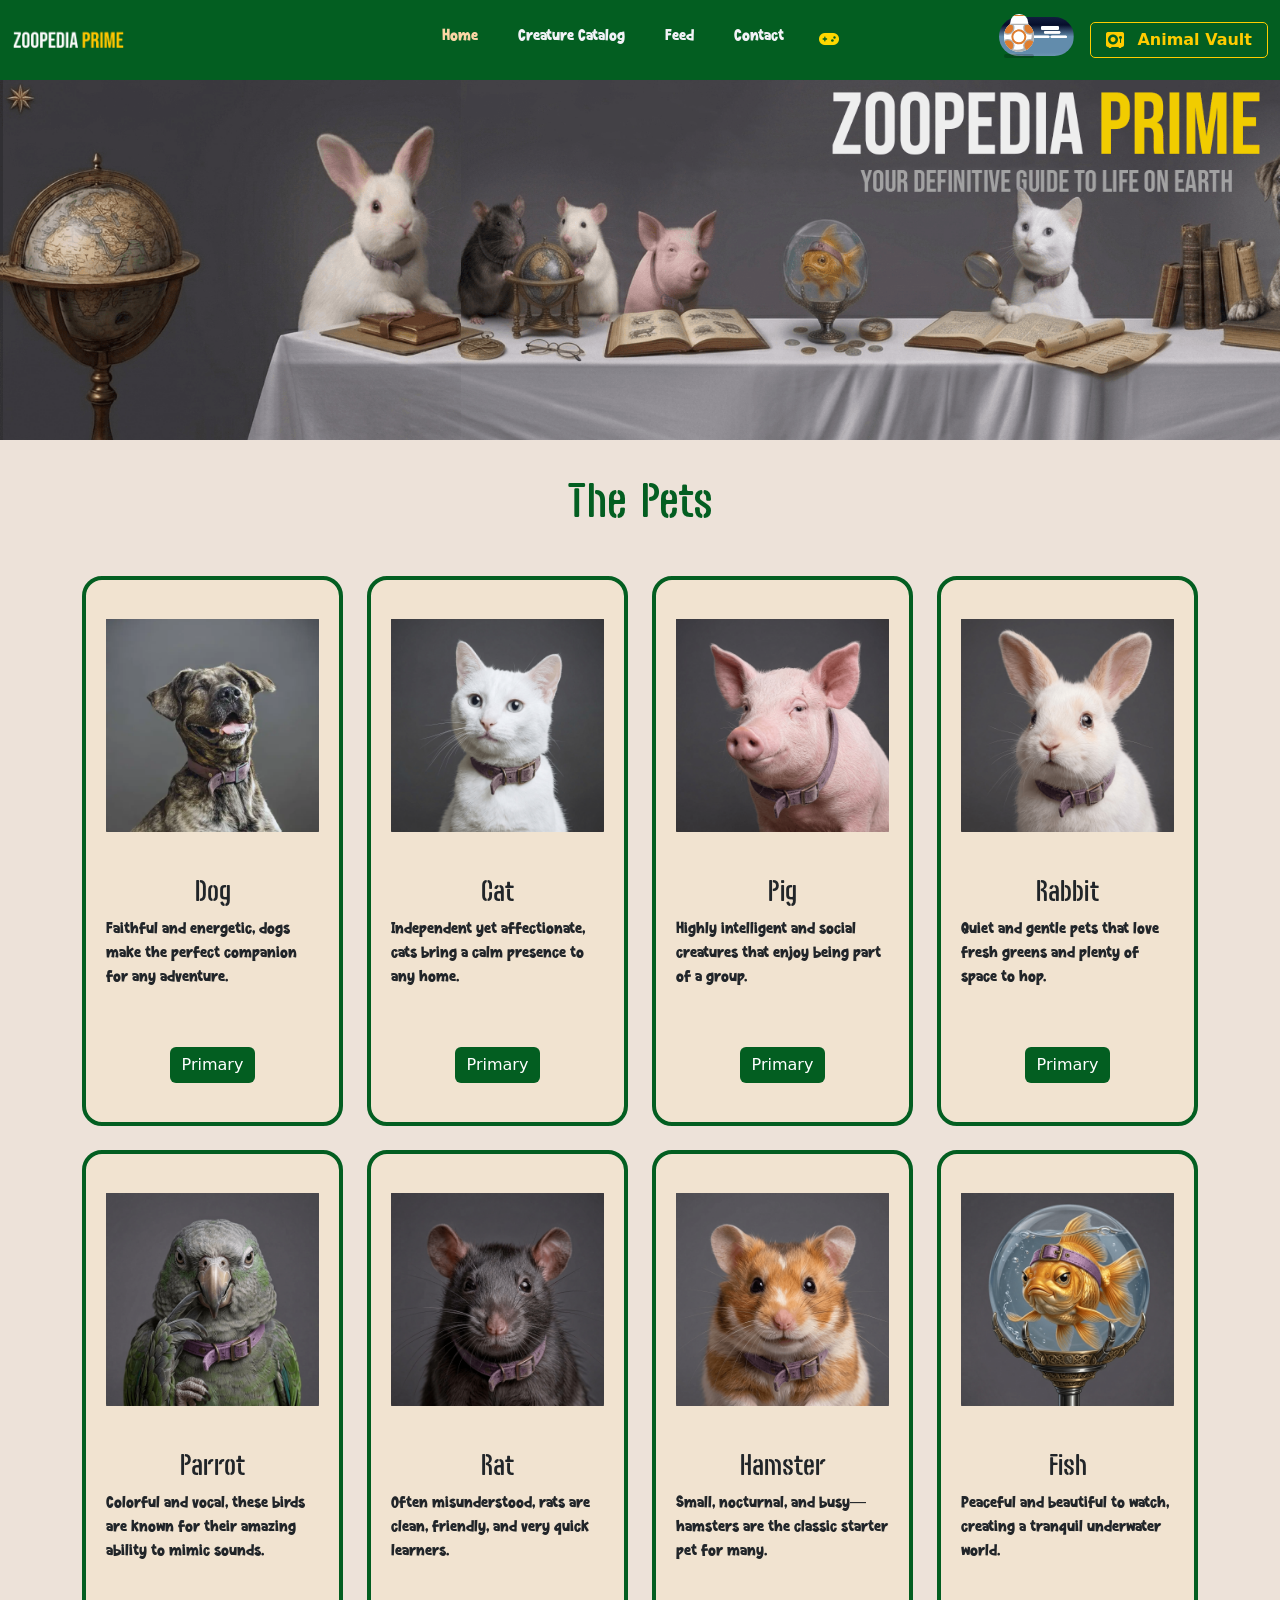
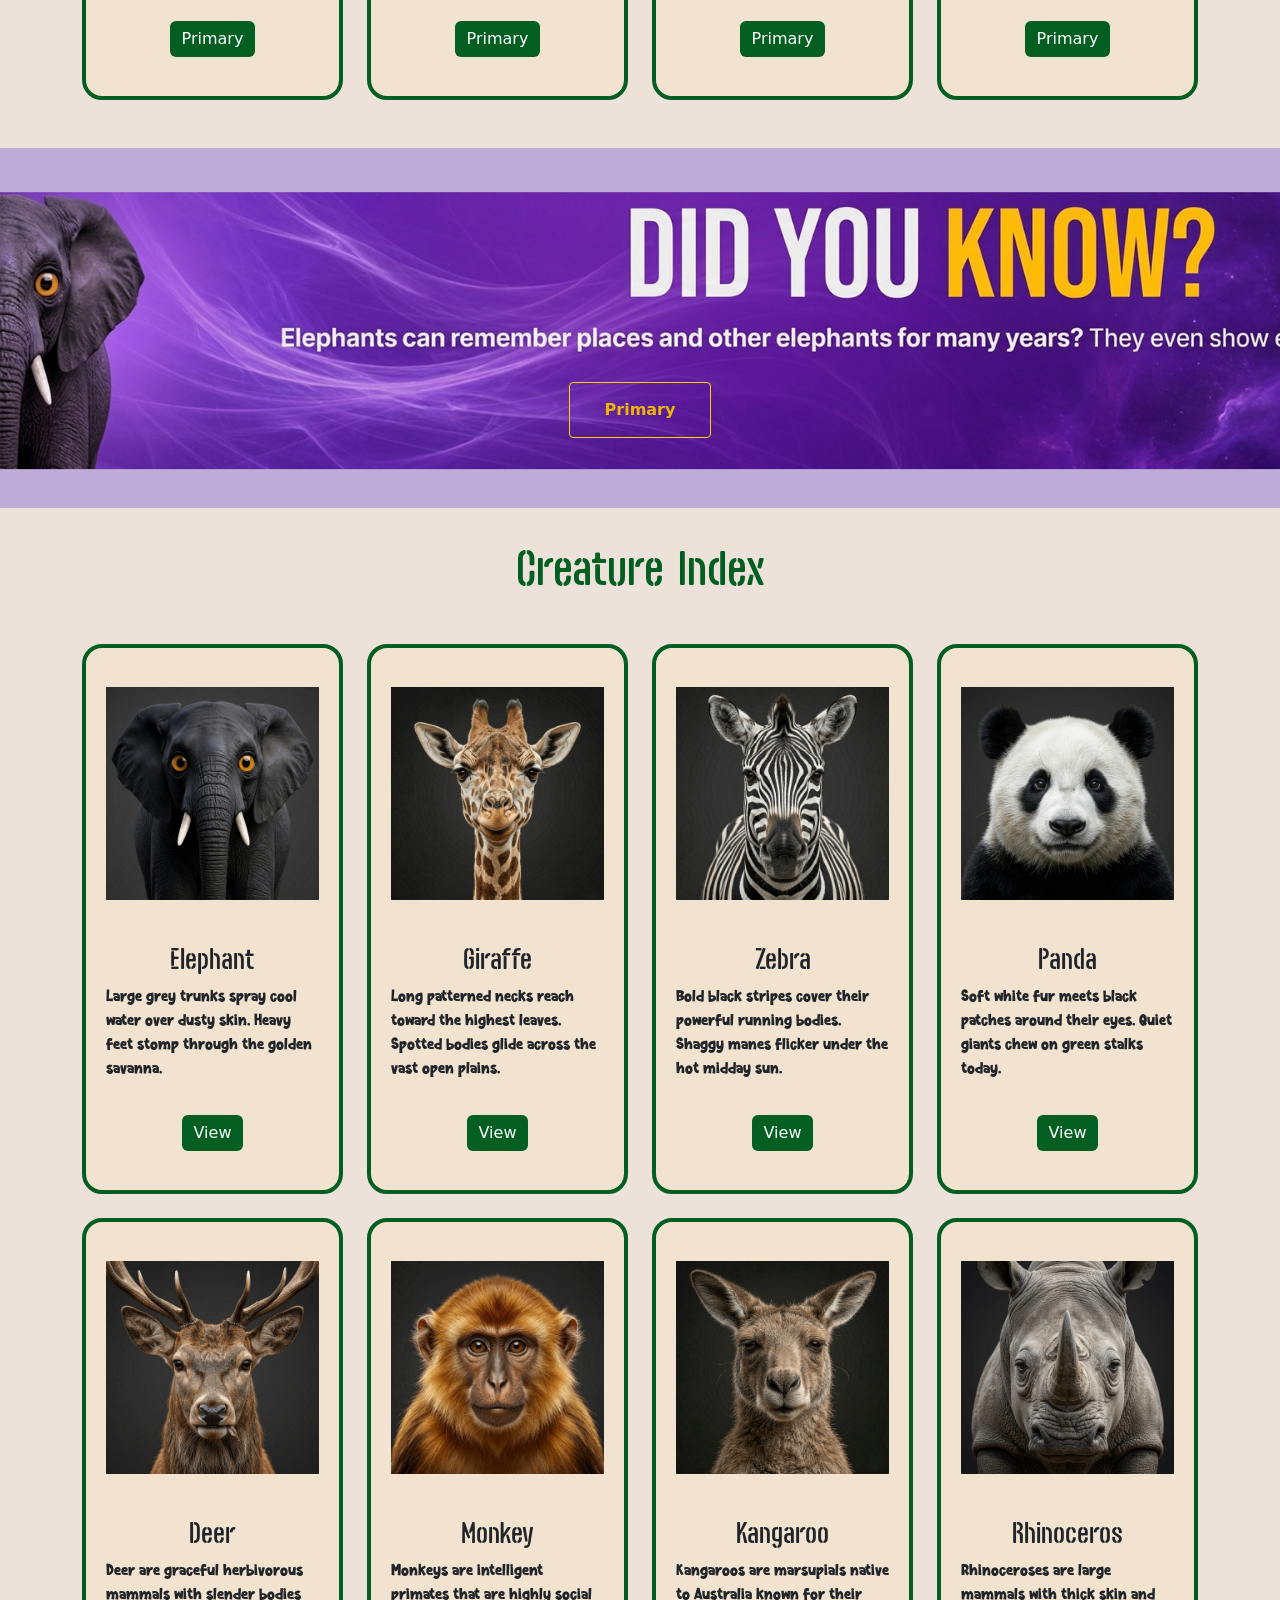
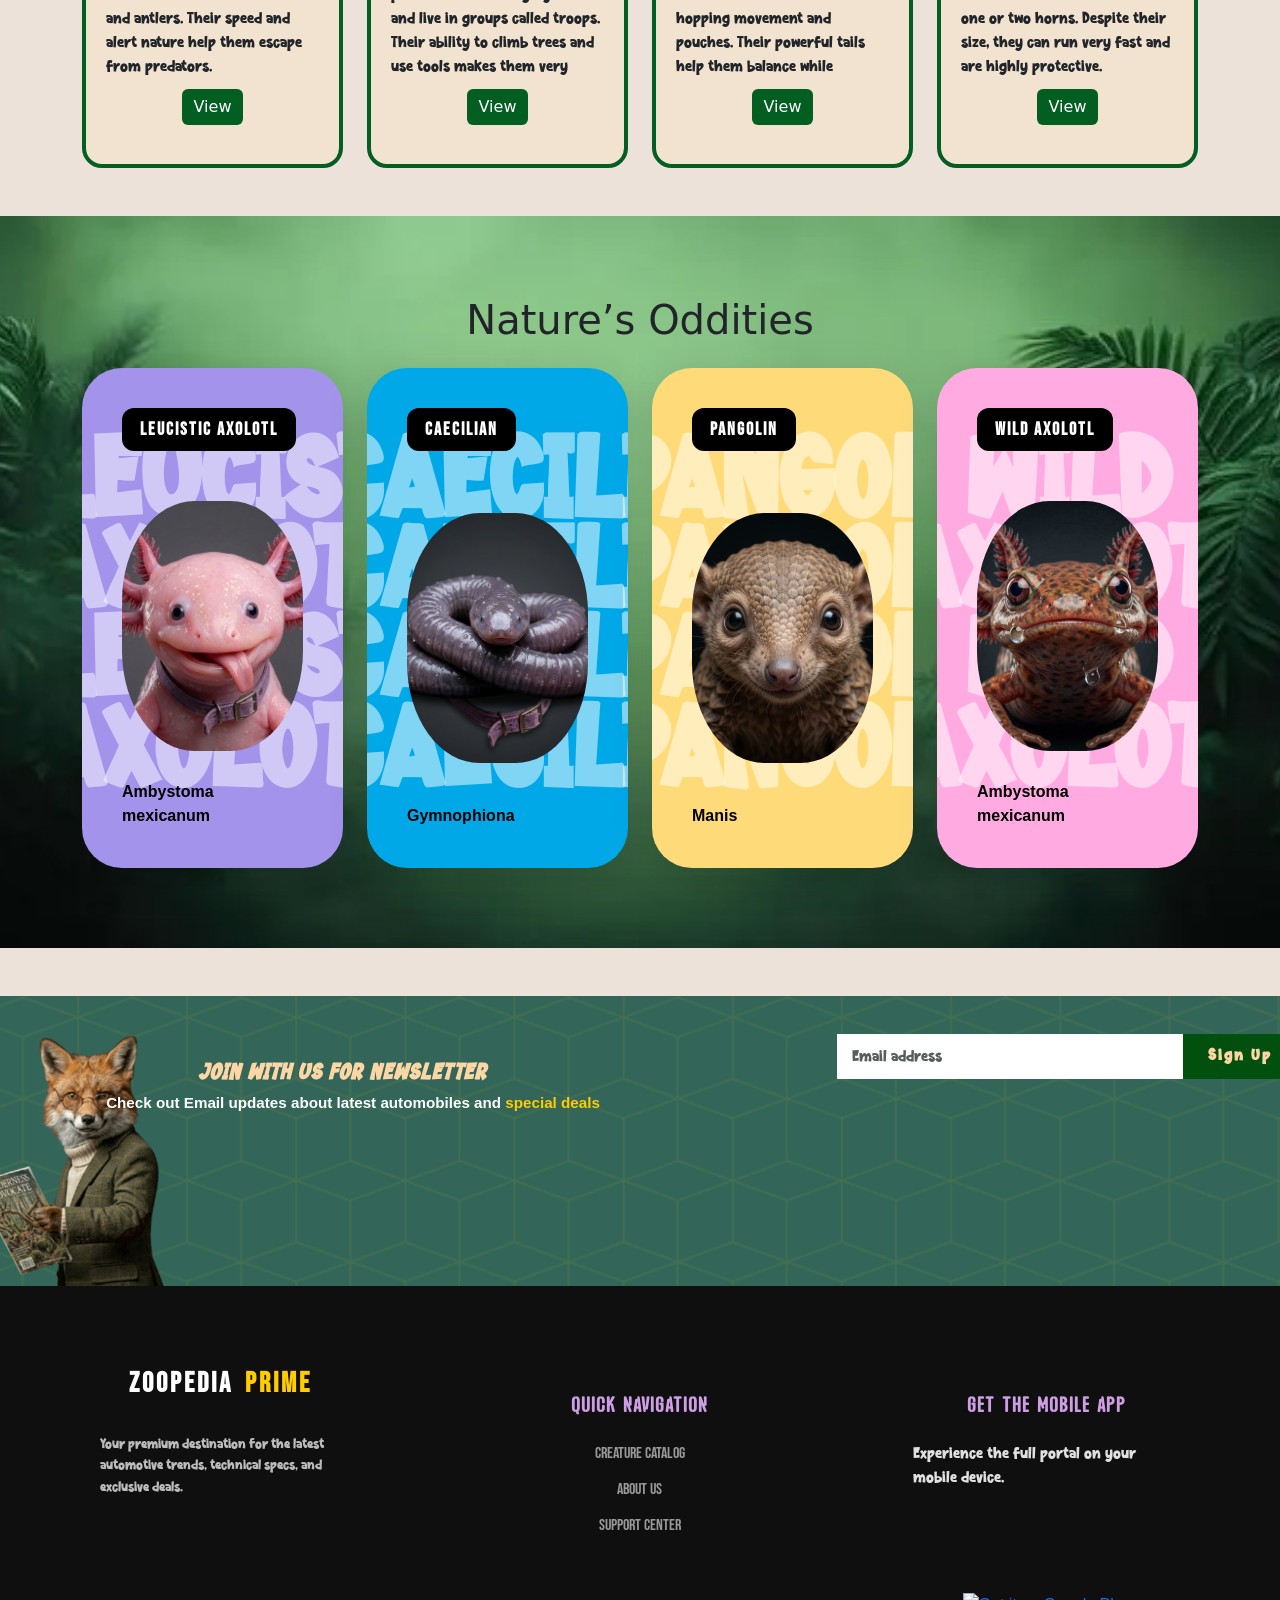
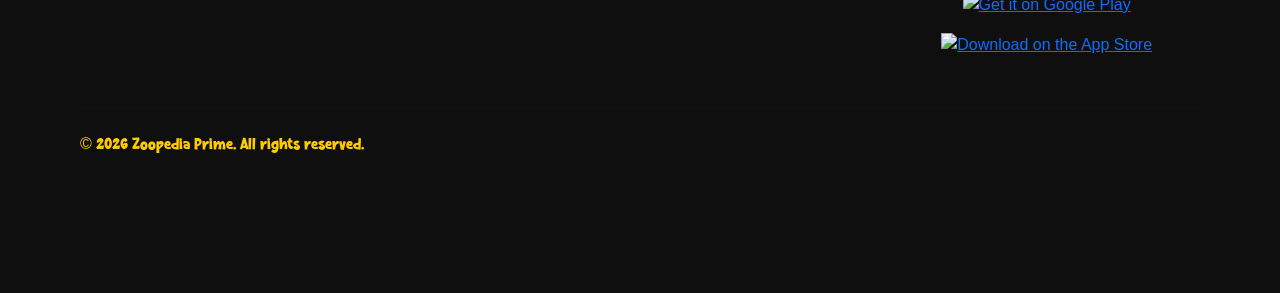
==== commit eabfdec9: "se" ====
--- a/index.html
+++ b/index.html
@@ -9,7 +9,6 @@
    <script src="https://code.jquery.com/jquery-3.7.1.min.js"></script>
    <link rel="stylesheet" href="https://cdnjs.cloudflare.com/ajax/libs/font-awesome/6.5.1/css/all.min.css">
    <script src="animaldb.js"></script>
-   <script src="main.js"></script>
    <script src="darkmode.js"></script>
    <link rel="stylesheet" href="style.css">
    <link rel="stylesheet" href="darkmode.css">
@@ -50,19 +49,54 @@
         <li class="nav-item">
           <a class="nav-link4" href="contact.html">Contact</a>
         </li>
+        <li class="nav-item">
+    <a class="nav-link nav-game-trigger" href="gamepage.html">
+        <i class="fas fa-gamepad"></i>
+    </a>
+</li>
       </ul>
 
-            <div class="navbar-nav ms-auto vault-container">
-  <button id="darkModeToggle" class="nav-link btn btn-link text-white me-3" style="text-decoration: none;">
-      <i class="fa-solid fa-moon"></i> <span id="toggleText">Dark Mode</span>
-  </button>
-
+      <div class="navbar-nav ms-auto vault-container">
+ <div class="ms-auto me-3">
+  <label class="bb8-toggle">
+    <input class="bb8-toggle__checkbox" type="checkbox" id="darkModeToggle">
+    <div class="bb8-toggle__container">
+      <div class="bb8-toggle__scenery">
+        <div class="bb8-toggle__star"></div>
+        <div class="bb8-toggle__star"></div>
+        <div class="bb8-toggle__star"></div>
+        <div class="bb8-toggle__star"></div>
+        <div class="bb8-toggle__star"></div>
+        <div class="bb8-toggle__star"></div>
+        <div class="bb8-toggle__star"></div>
+        <div class="tatto-1"></div>
+        <div class="tatto-2"></div>
+        <div class="gomrassen"></div>
+        <div class="hermes"></div>
+        <div class="chenini"></div>
+        <div class="bb8-toggle__cloud"></div>
+        <div class="bb8-toggle__cloud"></div>
+        <div class="bb8-toggle__cloud"></div>
+      </div>
+      <div class="bb8">
+        <div class="bb8__head-container">
+          <div class="bb8__antenna"></div>
+          <div class="bb8__antenna"></div>
+          <div class="bb8__head"></div>
+        </div>
+        <div class="bb8__body"></div>
+      </div>
+      <div class="artificial__hidden">
+        <div class="bb8__shadow"></div>
+      </div>
+    </div>
+  </label>
+</div>
       <div class="navbar-nav ms-auto vault-container">
         <a class="nav-link vault-link" href="WildlifeVault.html">
           <i class="fa-solid fa-vault"></i> Animal Vault
         </a>
       </div>
-
 
     </div>
   </div>
--- a/mobileresponse.css
+++ b/mobileresponse.css
@@ -61,116 +61,8 @@
         display: block; /* Stack links vertically in the burger menu */
     }
 
-    /* 3. Hero Banners (Home & Catalog) */
- #bannerpred {
-                background-image: url('img/banners/predbanmob.png'); 
-        width: 100%;
-        
-
-        background-size: cover; 
-        background-position: center;
-
-
-        aspect-ratio: 16 / 9; 
-
-
-        min-height: 300px; 
-        
-        display: flex;
-        justify-content: center;
-        align-items: center;
-        padding: 20px;
-    }
-
-
-
-        /* 3. Hero Banners mobile wildlife banner */
- #bannerwild {
-                background-image: url('img/banners/wild\ mob.jpg'); 
-        width: 100%;
-        
-
-        background-size: cover; 
-        background-position: center;
-
-
-        aspect-ratio: 16 / 9; 
-
-
-        min-height: 300px; 
-        
-        display: flex;
-        justify-content: center;
-        align-items: center;
-        padding: 20px;
-    }
-
-
-            /* 3. Hero Banners mobile wildlife banner */
- #bannerexpwild {
-                background-image: url('img/banners/Explore\ the\ wild\ ban\ mob.jpg'); 
-        width: 100%;
-        
-
-        background-size: cover; 
-        background-position: center;
-
-
-        aspect-ratio: 16 / 9; 
-
-
-        min-height: 300px; 
-        
-        display: flex;
-        justify-content: center;
-        align-items: center;
-        padding: 20px;
-    }
-
-
-        /* 3. Hero Banners mobile domestic animals  banner */
- #bannerdom {
-                background-image: url('img/banners/domesticmob.jpg'); 
-        width: 100%;
-        
-
-        background-size: cover; 
-        background-position: center;
-
-
-        aspect-ratio: 16 / 9; 
-
-
-        min-height: 300px; 
-        
-        display: flex;
-        justify-content: center;
-        align-items: center;
-        padding: 20px;
-    }
-
-            /* 3. Hero Banners mobile domestic animals  banner */
- #bannercrawl {
-                background-image: url('img/banners/crawler\ mob.jpg'); 
-        width: 100%;
-        
-
-        background-size: cover; 
-        background-position: center;
-
-
-        aspect-ratio: 16 / 9; 
-
-
-        min-height: 300px; 
-        
-        display: flex;
-        justify-content: center;
-        align-items: center;
-        padding: 20px;
-    }
-
-
+
+    
 
 
             /* 3. Hero Banners mobile domestic animals  banner */
--- a/style.css
+++ b/style.css
@@ -41,12 +41,22 @@
 }
 
 @font-face {
-  font-family: 'HandilParaFont';
-  src: url('fonts/handil-pro-font/HandilproMedium-w10l3.otf') format('woff2');
+  font-family: 'wimpykid';
+  src: url('fonts/wimpykid/WimpyKid.ttf') format('woff2');
   font-weight: normal;
   font-style: normal;
   font-display: swap;
 }
+
+@font-face {
+  font-family: 'LionKing';
+  src: url('fonts/Lionking/lion_king.ttf') format('woff2');
+  font-weight: normal;
+  font-style: normal;
+  font-display: swap;
+}
+
+
 
 
 /* __________________________________________________________________________________________________________________________ */
@@ -127,6 +137,40 @@
         left: 50%;
         transform: translateX(-50%);
     }
+}
+
+/* NAV BAR GAME ICON CSS */
+
+.nav-game-trigger {
+    color: #ffffff !important;
+    font-weight: 600;
+    transition: all 0.3s ease;
+    padding: 8px 15px !important;
+    
+}
+
+.nav-game-trigger:hover {
+    color: #9c27b0 !important; /* Apple Purple Text */
+    text-shadow: 0 0 8px rgba(156, 39, 176, 0.6);
+    transform: scale(1.05);
+}
+
+.nav-game-trigger i {
+    margin-right: 5px;
+    color: #ffd700; /* Gold icon to match the Egyptian game theme */
+}
+
+/* Target the nav-link specifically containing the gamepad */
+.nav-item .nav-link {
+    display: flex;
+    align-items: center; /* Centers the icon vertically with the text */
+    height: 100%; /* Ensures it uses the full height of the navbar */
+}
+
+.nav-link i, .nav-link span {
+    line-height: 1; /* Prevents extra spacing from font line-height */
+    vertical-align: middle;
+    margin-bottom: 2px; /* Fine-tune adjustment if it still looks a hair off */
 }
 
 /* Hero Section Banner Css*/
@@ -258,22 +302,17 @@
 /*did you know banner*/
 
 .full-width-banner {
-  width: 100%;           /* Stretches to full width */
-  height: 500px;         /* Adjust height as needed */
-  background-image: url('img/banners/Did\ you\ know\ banner1.png');
-  background-size: cover;
-  background-position: center;
-  background-repeat: no-repeat;
-  
-  /* Flexbox to center content */
-  display: flex;
-  justify-content: center;
-  align-items: center;
-  text-align: center;
+    background-image: url('img/banners/Did\ you\ know\ banner1\ darkmode.png.jpg');
+    height: 40vh;
+    background-size: cover;
+    justify-content: center;
+    text-align: center;
+    flex-direction: column;
+    padding: 14px;
 }
 
 .btn-outline-primary2 {
-  margin-bottom: -360px; /* Physically pushes the button up from the bottom edge */
+  margin-top: 220px; /* Physically pushes the button up from the bottom edge */
 }
 
 /* Targeting your specific button class */
@@ -738,6 +777,16 @@
 }
 
 
+@media (max-width: 768px) {
+    #bannerpred {
+      background-image: url('img/banners/predbanmob.png');
+        height: 33vh;            /* Slightly shorter height for mobile screens */
+        padding: 20px 10px;      /* Adjust padding for smaller width */
+        background-attachment: scroll; /* Ensures better performance on mobile browsers */
+    }
+  }
+
+
 
 
 
@@ -754,6 +803,16 @@
 }
 
 
+/* Adjustments for Mobile Devices (max-width: 768px) */
+@media (max-width: 768px) {
+    #bannerdom {
+      background-image: url('img/banners/domesticmob.jpg');
+        height: 30vh;            /* Slightly shorter height for mobile screens */
+        padding: 20px 10px;      /* Adjust padding for smaller width */
+        background-attachment: scroll; /* Ensures better performance on mobile browsers */
+    }
+  }
+
  /* Adjustments for crawlers hero banner */
 
 #bannercrawl{
@@ -766,6 +825,17 @@
     padding: 14px;
 }
 
+/* Adjustments for Mobile Devices (max-width: 768px) */
+@media (max-width: 768px) {
+    #bannercrawl {
+      background-image: url('img/banners/crawler\ mob.jpg');
+        height: 30vh;            /* Slightly shorter height for mobile screens */
+        padding: 20px 10px;      /* Adjust padding for smaller width */
+        background-attachment: scroll; /* Ensures better performance on mobile browsers */
+    }
+  }
+
+
 
  /* Adjustments for wild banner */
 
@@ -779,6 +849,14 @@
     padding: 14px;
 }
 
+@media (max-width: 768px) {
+    #bannerwild {
+      background-image: url('img/banners/wild\ mob.jpg');
+        height: 30vh;            /* Slightly shorter height for mobile screens */
+        padding: 20px 10px;      /* Adjust padding for smaller width */
+        background-attachment: scroll; /* Ensures better performance on mobile browsers */
+    }
+  }
 
 
  /* Adjustments for explore wild banner */
@@ -792,6 +870,17 @@
     flex-direction: column;
     padding: 14px;
 }
+
+/* Adjustments for Mobile Devices (max-width: 768px) */
+@media (max-width: 768px) {
+    #bannerdom {
+      background-image: url('img/banners/domesticmob.jpg');
+        height: 30vh;            /* Slightly shorter height for mobile screens */
+        padding: 20px 10px;      /* Adjust padding for smaller width */
+        background-attachment: scroll; /* Ensures better performance on mobile browsers */
+    }
+  }
+
 
 
  /* Adjustments for about us hero banner */
@@ -812,18 +901,20 @@
     text-align: center;
     flex-direction: column;
     padding: 14px;
-}
-
-/* --- Adjustments for Mobile Devices (max-width: 768px) --- */
-@media (max-width: 576px ) {
+    
+}
+
+
+
+/* Adjustments for Mobile Devices (max-width: 768px) */
+@media (max-width: 768px) {
     #banneraboutus {
-        /* DIFFERENT, smaller, or differently cropped image for mobile */
-        background-image: url('img/banners/Join\ us.jpg');
-
-        /* Reduced height for mobile so it doesn't take up the whole screen */
-        height: 30vh;
+      background-image: url('img/banners/jointeam\ mob.jpg');
+        height: 30vh;            /* Slightly shorter height for mobile screens */
+        padding: 20px 10px;      /* Adjust padding for smaller width */
+        background-attachment: scroll; /* Ensures better performance on mobile browsers */
     }
-}
+  }
 
 
 
@@ -1371,4 +1462,761 @@
 /* Dim the image further when locked */
 .is-locked .maincardimg {
     filter: grayscale(1) brightness(0.3);
+}
+
+
+/* Video Banner CSS */
+
+.hero-banner {
+    background-color: #000; /* Keeps the area black while the video buffers */
+    position: relative;
+    width: 100%;
+    height: 600px;
+    overflow: hidden;
+    display: flex;
+    align-items: center;
+    justify-content: center;
+}
+
+#bg-video {
+    object-fit: cover;
+    width: 100%;
+    height: 100%;
+    /* Ensure the video is centered within your 600px height */
+    position: absolute;
+    top: 50%;
+    left: 50%;
+    transform: translate(-50%, -50%);
+}
+/* Optional: Add a dark overlay to make your white text pop */
+.hero-banner::after {
+    content: '';
+    position: absolute;
+    top: 0;
+    left: 0;
+    width: 100%;
+    height: 100%;
+    background: rgba(0, 0, 0, 0.4); /* 40% black overlay */
+    z-index: 0;
+}
+
+/* Validation Icon in the form css in contact us page  */
+
+/* Parent container needs to be the anchor */
+.email-container {
+    position: relative;
+}
+
+.validation-icon {
+    position: absolute;
+    right: 12px;
+    top: 38px; /* Adjust based on your label height */
+    display: none;
+    font-weight: bold;
+    z-index: 10;
+}
+
+
+#error-box {
+    display: flex;
+    flex-direction: column;
+    align-items: center; /* Centers the button horizontally */
+    position: relative; 
+}
+
+#error-close-btn {
+    /* ADJUST THIS NUMBER TO MOVE IT UP OR DOWN */
+    margin-top: -320px; 
+    margin-right: 290px;
+    width: 150px;
+    height: 30px;
+    font-size: 15px;
+    text-align: center;
+    
+    z-index: 10; /* Ensures it stays on top of the image */
+    padding: 19px 40px;
+    border-radius: 8px;
+    font-weight: bold;
+}
+
+
+
+
+/* CSS FOR POPUP BUTTON WHEN VALIDATING THE EMAIL FOR CONTACT FORM */
+
+/* The Blur Background */
+.modal-overlay {
+    position: fixed;
+    top: 0;
+    left: 0;
+    width: 100%;
+    height: 100%;
+    background: rgba(0, 0, 0, 0.4); /* Darkens background slightly */
+    backdrop-filter: blur(10px);    /* The Blur Effect */
+    display: none;                 /* Hidden by default */
+    justify-content: center;
+    align-items: center;
+    z-index: 2000;                 /* Higher than Navbar */
+}
+
+/* The Popup Box */
+.modal-box {
+    max-width: 500px;  /* Increase this number to make the whole popup larger */
+    width: 90%;        /* Keeps it responsive on mobile */
+    padding: 20px;
+    /* ... keep your existing centering styles ... */
+}
+
+.modal-img {
+    width: 100%;       /* Makes the image fill the width of the box */
+    height: auto;      /* Keeps the image proportions correct */
+    border-radius: 10px; /* Optional: adds nice rounded corners to the image */
+    margin-bottom: 20px;
+}
+
+.modal-box p1{
+    /* ADJUST THIS NUMBER TO MOVE IT UP OR DOWN */
+    position: relative;
+    top: -12px; 
+    font-size: 15px;
+    z-index: 10; /* Ensures it stays on top of the image */
+    font-weight: bold;
+    font-family: 'wimpykid', sans-serif;
+}
+
+
+
+/* Shared layout for the containers */
+#success-box, #error-box {
+    display: flex;
+    flex-direction: column;
+    align-items: center;
+    position: relative;
+}
+
+/* Shared styles for both buttons */
+.popup-btn {
+    /* Adjust this to move both buttons UP or DOWN together */
+    margin-top: -45px; 
+    
+    /* Size and shape */
+    padding: 12px 40px;
+    font-size: 1.1rem;
+    font-weight: bold;
+    font-family: 'wimpykid', sans-serif;
+    border-radius: 8px;
+    z-index: 10;
+    position: relative;
+}
+.modal-box p1{
+    /* ADJUST THIS NUMBER TO MOVE IT UP OR DOWN */
+    position: relative;
+    top: -12px; 
+    font-size: 15px;
+    z-index: 10; /* Ensures it stays on top of the image */
+    font-weight: bold;
+    font-family: 'wimpykid', sans-serif;
+    left: 40px;
+}
+
+/* Game section Css */
+#game-container {
+    width: 1024px;
+    height: 1024px;
+    background-image: url('img/elements/b2.png'); 
+    background-size: 100% 100%; /* Forces image to fill the 1024px box */
+    background-repeat: no-repeat;
+    position: relative;
+    margin: 0 auto; 
+    display: block;
+}
+
+
+#game-board {
+    width: 750px;  
+    height: 750px; 
+    position: absolute;
+    top: 138px;    
+    left: 138px;    
+    overflow: hidden; 
+    z-index: 10; /* Keeps the game layer below the score */
+}
+
+#score-board {
+    position: absolute;
+    top: 45px;            /* Positioned exactly on the top brick row */
+    left: 50px;
+    transform: translateX(-50%); 
+    
+    /* Egyptian Styling */
+    color: #ffd700;       /* Gold color */
+    font-size: 32px;
+    font-family: 'Arial Black', sans-serif;
+    font-weight: bold;
+    text-shadow: 3px 3px 5px #000; /* Makes it pop against the bricks */
+    z-index: 100;         /* Ensures it's always on top */
+    pointer-events: none; /* Clicking the score won't interfere with the game */
+}
+.snake-part {
+    width: 50px;   /* Exact size of one grass tile */
+    height: 50px;
+    position: absolute;
+    background-color: rgba(52, 152, 219, 0.8); /* Slightly transparent to see grid */
+    border: 1px solid #2980b9;
+    box-sizing: border-box;
+    display: block !important;
+    visibility: visible !important;
+    z-index: 999; /* Force it to the very top layer */
+}
+
+/* 1. Standard Head Styling */
+.snake-part:first-child {
+    background-color: #2cb464 !important; 
+    border-radius: 15px; 
+    z-index: 1000 !important; /* Higher z-index */
+    display: block !important;
+    visibility: visible !important;
+}
+
+/* 2. Dead Head Styling (Fixing the Z-Index) */
+.dead-head {
+    background-color: #e74c3c !important; /* Red */
+    z-index: 1001 !important; /* Must be HIGHER than the regular head */
+    display: block !important;
+    visibility: visible !important;
+}
+
+.food {
+    width: 50px;
+    height: 50px;
+    position: absolute;
+    background-image: url('img/elements/FOOD1.png');
+    background-size: contain;
+}
+
+
+/* 6. Score Styling */
+#score-board {
+    position: absolute;
+    transform: translateY(900px);
+    align-items: center;
+    color: #ffd700; /* Gold color for Egypt theme */
+    font-size: 24px;
+    font-weight: bold;
+    text-shadow: 2px 2px #000;
+}
+
+
+
+
+#play-button {
+    padding: 10px 5px;
+    font-size: 25px;
+    margin-left: 410px;
+    margin-top: 930px;
+    font-family: 'wimpykid', sans-serif;
+    background: #ffd700; /* Gold */
+    color: #3e2723; /* Dark Brown */
+    border: 4px solid #3e2723;
+    border-radius: 15px;
+    cursor: pointer;
+    box-shadow: 0 10px 0 #b8860b;
+    transition: all 0.1s;
+}
+
+#play-button:hover {
+    background: #ffec8b;
+    transform: scale(1.05);
+}
+
+#play-button:active {
+    transform: translateY(5px);
+    box-shadow: 0 5px 0 #b8860b;
+}
+
+#game-over-overlay {
+    position: fixed;
+    top: 0;
+    left: 0;
+    width: 100vw;
+    height: 100vh;
+    background: rgba(0, 0, 0, 0.6);
+    backdrop-filter: blur(12px); /* Stronger blur for 1080p screens */
+    -webkit-backdrop-filter: blur(12px);
+    display: flex;
+    justify-content: center;
+    align-items: center;
+    z-index: 10000;
+}
+
+.custom-popup-box {
+    position: relative; /* So the score and button can pin to it */
+    animation: bounceIn 0.5s;
+    max-width: 90%; /* Prevents it from touching edges on small screens */
+    text-align: center;
+}
+
+.bean-img {
+    width: 600px; /* Adjust to match your PNG's size */
+    height: auto;
+    border-radius: 15px;
+}
+
+/* Position the dynamic Score number OVER your blank spot in the PNG */
+#final-score-number {
+    position: absolute;
+    bottom: 140px; /* Shift up/down to land on your score circle */
+    left: 50%;
+    transform: translateX(-50%);
+    font-size: 50px;
+    font-family: 'wimpykid', sans-serif;
+    color: #ffd700; /* Gold to match the Egyptian theme */
+    text-shadow: 2px 2px 5px #000;
+}
+
+#restart-button {
+    position: absolute;
+    bottom: 30px; /* Position it where the 'button' area is in your PNG */
+    left: 50%;
+    transform: translateX(-50%);
+    padding: 10px 30px;
+    background: #a41900;
+    color: #fff;
+    font-family: 'wimpykid', sans-serif;
+    border: none;
+    border-radius: 8px;
+    cursor: pointer;
+    font-weight: bold;
+}
+
+@keyframes bounceIn {
+    0% { transform: scale(0.1); opacity: 0; }
+    60% { transform: scale(1.1); opacity: 1; }
+    100% { transform: scale(1); }
+}
+
+/* Narration part */
+
+/* NARRATION STYLING */
+.narration-box {
+    background: #1a1a1a;
+    border-radius: 15px;
+    border: 1px solid #333;
+}
+
+.btn-narration {
+    background: transparent;
+    border: 2px solid var(--apple-purple);
+    color: rgb(255, 255, 255);
+    width: 50px;
+    height: 50px;
+    border-radius: 10px;
+    cursor: pointer;
+    transition: 0.3s;
+}
+
+.animal-fact-card {
+    border: 1px solid #333;
+    border-radius: 12px;
+    transition: transform 0.3s ease, border-color 0.3s ease;
+    color: #f4f4f4;
+    font-weight: 300;
+    background-size: cover;      /* Fills the box completely */
+    background-repeat: no-repeat;
+    height: 300px; 
+    display: flex;
+    flex-direction: column;
+    padding: 20px;
+    border-radius: 15px;
+    background-size: cover;
+    background-position: center;
+    position: relative;
+    overflow: hidden;
+    border: 2px solid #333; 
+ 
+
+}  
+
+.text-purple {
+    font-family: 'LionKing', sans-serif;
+    color: rgb(218, 218, 218)
+}
+
+
+  .text-title{
+    font-family: 'Spancerfont', sans-serif;
+    color: #ffd700
+}
+
+
+/* This container holds all your text and pushes the buttons down */
+.card-content-wrapper {
+    flex-grow: 1; /* This takes up all available space */
+    overflow-y: auto; /* Adds a scrollbar INSIDE the card if text is too long */
+    margin-bottom: 10px;
+    padding-right: 5px;
+}
+
+/* Ensure the text doesn't take up too much space */
+.fact-text {
+    font-size: 14px;
+    margin-bottom: 10px;
+    /* Limits text to 3 lines so it doesn't crowd the buttons */
+    display: -webkit-box;
+    -webkit-line-clamp: 3;
+    -webkit-box-orient: vertical;
+    overflow: hidden;
+}
+
+
+
+
+.card-1 { background-image: linear-gradient(rgba(0,0,0,0.6), rgba(0,0,0,0.8)), url('img/storycards/1.png'); }
+.card-2 { background-image: linear-gradient(rgba(0,0,0,0.6), rgba(0,0,0,0.8)), url('img/storycards/2.png'); }
+.card-3 { background-image: linear-gradient(rgba(0,0,0,0.6), rgba(0,0,0,0.8)), url('img/storycards/3.png'); }
+.card-4 { background-image: linear-gradient(rgba(0,0,0,0.6), rgba(0,0,0,0.8)), url('img/storycards/4.png'); }
+.card-5 { background-image: linear-gradient(rgba(0,0,0,0.6), rgba(0,0,0,0.8)), url('img/storycards/5.png'); }
+.card-6 { background-image: linear-gradient(rgba(0,0,0,0.6), rgba(0,0,0,0.8)), url('img/storycards/6.png'); }
+.card-7 { background-image: linear-gradient(rgba(0,0,0,0.6), rgba(0,0,0,0.8)), url('img/storycards/7.png'); }
+
+.animal-fact-card:hover {
+    border-color: #e7e7e7; /* Apple Purple */
+    transform: translateY(-5px);
+}
+
+.btn-play-pause, .btn-replay {
+    background: transparent;
+    border: 2px solid #d6d6d6;
+    color: white;
+    width: 40px;
+    height: 40px;
+    border-radius: 8px;
+    cursor: pointer;
+}
+
+.btn-play-pause:hover, .btn-replay:hover {
+    background: #d7d7d7;
+}
+
+/* Highlight the text when the specific audio is playing */
+.playing-active .fact-text {
+    color: #f2ca00;
+    font-weight: bold;
+}
+
+/* BODY FOR STORY PAGE */
+
+.storypg-body {
+    /* 1. Path to your image */
+    background-image: linear-gradient(rgba(0, 0, 0, 0.7), rgba(0, 0, 0, 0.7)), 
+                      url('img/banners/Lionking\ body.png');
+
+    /* 2. Make the image cover the whole screen */
+    background-size: cover;
+
+    /* 3. Center the image */
+    background-position: center;
+
+    /* 4. This keeps the background still while the content scrolls over it */
+    background-attachment: fixed;
+
+    /* 5. Prevents the image from repeating if the page is very long */
+    background-repeat: no-repeat;
+
+    /* Fallback color if the image fails to load */
+    background-color: #121212; 
+    
+    color: white;
+    margin: 0;
+    padding: 0;
+}
+
+
+/* Video Banner about page  */
+
+.video-banner {
+    position: relative;
+    width: 100%;
+    /* Change this from 100vh to your preferred height */
+    height: 500px; 
+    overflow: hidden;
+}
+
+#banner-video {
+width: 100%;
+    height: 100%;
+    object-fit: contain; /* This prevents zooming/cropping */
+    background: #000;    /* This fills the empty gaps with black */
+}
+
+.banner-content {
+    position: relative;
+    z-index: 1;
+    display: flex;
+    flex-direction: column;
+    align-items: center;
+    justify-content: center;
+    height: 100%;
+    color: white;
+    text-align: center;
+    background: rgba(0, 0, 0, 0.3); /* Optional dark overlay for text readability */
+}
+
+#toggle-sound {
+    margin-top: 20px;
+    padding: 10px 20px;
+    background: #fff;
+    border: none;
+    cursor: pointer;
+    font-weight: bold;
+}
+
+#toggle-sound.icon-circle {
+    position: absolute;
+    top: 20px;
+    right: 20px;
+    width: 45px;
+    height: 45px;
+    border-radius: 50%;
+    border: 2px solid rgba(255, 255, 255, 0.7);
+    background: rgba(0, 0, 0, 0.4);
+    color: white;
+    font-size: 1.2rem;
+    cursor: pointer;
+    z-index: 10;
+    display: flex;
+    align-items: center;
+    justify-content: center;
+    transition: background 0.3s ease;
+    outline: none;
+}
+
+#toggle-sound.icon-circle:hover {
+    background: rgba(0, 0, 0, 0.8);
+    border-color: #fff;
+}
+
+
+/* Lizzard Game */
+
+/* The Unique Black Box Class */
+
+/* The Big Centered Box */
+        .lizard-chamber {
+            position: relative;
+            width: 90vw; /* 90% of viewport width */
+            height: 85vh; /* 85% of viewport height */
+            background-color: #000;
+            border: 4px solid #333;
+            box-shadow: 0 0 50px rgba(0,0,0,0.5);
+            border-radius: 10px;
+            margin-top: 40px;
+            margin-left: 85px;
+        }
+
+        .overlay {
+            position: absolute;
+            inset: 0;
+            background: rgba(0,0,0,0.8);
+            display: flex;
+            justify-content: center;
+            align-items: center;
+            z-index: 10;
+        }
+
+        .btn-spawn {
+            padding: 20px 50px;
+            background: transparent;
+            color: #fff;
+            border: 2px solid #fff;
+            font-size: 1.5rem;
+            cursor: pointer;
+            transition: all 0.3s;
+            border-radius: 15px;
+            font-family: 'wimpykid', sans-serif;
+        }
+
+        .btn-spawn:hover {
+            background: #fff;
+            color: #000;
+            box-shadow: 0 0 20px #fff;
+        }
+
+        canvas {
+            display: block;
+        }
+        
+
+
+        .bb8-toggle {
+  --toggle-size: 7px; /* Scaled for Navbar */
+  --toggle-width: 10.625em;
+  --toggle-height: 5.625em;
+  --toggle-offset: calc((var(--toggle-height) - var(--bb8-diameter)) / 2);
+  --toggle-bg: linear-gradient(#2c4770, #070e2b 35%, #628cac 50% 70%, #a6c5d4) no-repeat;
+  --bb8-diameter: 4.375em;
+  --radius: 99em;
+  --transition: 0.4s;
+  --accent: #de7d2f;
+  --bb8-bg: #fff;
+  
+  font-size: var(--toggle-size);
+  display: inline-block;
+  position: relative;
+  cursor: pointer;
+}
+
+.bb8-toggle__checkbox {
+  display: none;
+}
+
+.bb8-toggle__container {
+  width: var(--toggle-width);
+  height: var(--toggle-height);
+  background: var(--toggle-bg);
+  background-size: 100% 200%;
+  background-position: center;
+  border-radius: var(--radius);
+  position: relative;
+  transition: var(--transition);
+}
+
+/* Switch background to Night when checked OR body is dark-mode */
+.bb8-toggle__checkbox:checked + .bb8-toggle__container,
+body.dark-mode .bb8-toggle__container {
+  background-position: center 100%;
+}
+
+.bb8-toggle__scenery {
+  width: 100%;
+  height: 100%;
+  pointer-events: none;
+  overflow: hidden;
+  position: relative;
+  border-radius: inherit;
+}
+
+.bb8-toggle__scenery > * {
+  position: absolute;
+  transition: var(--transition);
+}
+
+/* --- STARS --- */
+.bb8-toggle__star {
+  background: #fff;
+  width: 0.125em; height: 0.125em;
+  border-radius: 99em;
+  opacity: 0;
+  top: 1.563em; left: 3.75em;
+  box-shadow: -0.625em 1.25em 0 #fff, -1.875em 0.625em 0 #fff, -1.25em 1.875em 0 #fff, 0.625em 1.25em 0 #fff, 1.25em 2.188em 0 #fff, 2.188em 1.25em 0 #fff, 1.875em 0 #fff;
+}
+
+.bb8-toggle__checkbox:checked + .bb8-toggle__container .bb8-toggle__star,
+body.dark-mode .bb8-toggle__star {
+  opacity: 1;
+}
+
+/* --- MOONS (Tatooine) --- */
+.tatto-1, .tatto-2 {
+  width: 1.25em; height: 1.25em;
+  background: #feea97;
+  border-radius: 99em;
+  top: 100%;
+}
+.tatto-1 { left: 1.25em; box-shadow: 0 0 0 0.375em rgba(254, 234, 151, 0.2); }
+.tatto-2 { left: 2.5em; box-shadow: 0 0 0 0.125em rgba(254, 234, 151, 0.2); }
+
+.bb8-toggle__checkbox:checked + .bb8-toggle__container .tatto-1,
+body.dark-mode .tatto-1 { top: 2.188em; }
+.bb8-toggle__checkbox:checked + .bb8-toggle__container .tatto-2,
+body.dark-mode .tatto-2 { top: 1.25em; }
+
+/* --- CLOUDS --- */
+.bb8-toggle__cloud {
+  background: #fff;
+  width: 2.5em; height: 0.625em;
+  border-radius: 99em;
+  box-shadow: 0.313em 0.625em 0 -0.125em #fff, 1.25em 1.25em 0 -0.125em #fff, -1.25em 1.25em 0 -0.125em #fff;
+  top: 1.25em; left: 100%;
+}
+
+.bb8-toggle__checkbox:not(:checked) + .bb8-toggle__container .bb8-toggle__cloud,
+body:not(.dark-mode) .bb8-toggle__cloud {
+  left: 5.938em;
+}
+
+/* --- BB8 DROID --- */
+.bb8 {
+  width: var(--bb8-diameter);
+  height: var(--bb8-diameter);
+  position: absolute;
+  transition: var(--transition);
+  left: var(--toggle-offset);
+  top: var(--toggle-offset);
+}
+
+/* Move BB8 to the right side */
+.bb8-toggle__checkbox:checked + .bb8-toggle__container .bb8,
+body.dark-mode .bb8 {
+  left: calc(100% - var(--bb8-diameter) - var(--toggle-offset));
+}
+
+/* --- THE HEAD (FIXED ROTATION) --- */
+.bb8__head-container {
+  width: 2.5em; height: 1.563em;
+  position: absolute; top: -1.063em;
+  left: 50%; transform: translateX(-50%);
+  z-index: 2;
+  transition: var(--transition);
+}
+
+.bb8__head {
+  width: 100%; height: 100%;
+  background: #fff; border-radius: 1.25em 1.25em 0 0;
+  position: relative; z-index: 2;
+  box-shadow: inset 0 -0.188em 0 #afafaf;
+  overflow: hidden;
+}
+
+.bb8__head::before {
+  content: ""; width: 100%; height: 0.188em;
+  background: var(--accent); position: absolute; top: 0.188em; left: 0;
+}
+
+/* STOP THE ROTATION ON HOVER */
+.bb8-toggle:hover .bb8 {
+  transform: translateY(-2px); /* Gentle hop instead of rotation */
+}
+
+/* Head movement fix */
+.bb8-toggle:hover .bb8__head-container {
+  transform: translateX(-50%) translateY(-2px);
+}
+
+.bb8__body {
+  width: 100%; height: 100%;
+  background: var(--bb8-bg); border-radius: 99em;
+  position: relative; overflow: hidden;
+  box-shadow: inset -0.313em -0.313em 0 #afafaf;
+}
+
+.bb8__body::before {
+  content: ""; width: 2.188em; height: 2.188em;
+  position: absolute; top: 50%; left: 50%;
+  transform: translate(-50%, -50%);
+  border: 0.313em solid var(--accent); border-radius: 99em;
+  box-shadow: -1.563em -1.25em 0 -0.313em var(--accent), -1.563em -1.25em 0 -0.125em #afafaf, 1.563em -1.25em 0 -0.313em var(--accent), 1.563em -1.25em 0 -0.125em #afafaf, 1.563em 1.25em 0 -0.313em var(--accent), 1.563em 1.25em 0 -0.125em #afafaf, -1.563em 1.25em 0 -0.313em var(--accent), -1.563em 1.25em 0 -0.125em #afafaf;
+}
+
+.bb8__shadow {
+  width: var(--bb8-diameter); height: 0.625em;
+  background: rgba(0, 0, 0, 0.2); border-radius: 99em;
+  position: absolute; bottom: -0.313em;
+  left: var(--toggle-offset); transition: var(--transition);
+  z-index: 1;
+}
+
+.bb8-toggle__checkbox:checked + .bb8-toggle__container .bb8__shadow,
+body.dark-mode .bb8__shadow {
+  left: calc(100% - var(--bb8-diameter) - var(--toggle-offset));
 }
--- a/darkmode.css
+++ b/darkmode.css
@@ -125,6 +125,7 @@
         transform: translateX(-50%);
     }
 }
+
 
 /* Hero Section Banner Css*/
 #bannerabout{
@@ -188,7 +189,7 @@
     object-fit: contain; /* Prevents images from stretching */
 }
 
-h4 {
+.dark-mode h4 {
     text-align: center;
     font-family: 'Spancerfont', sans-serif;
     margin-top: 30px;
@@ -254,29 +255,24 @@
 }
 
 /*did you know banner*/
-.full-width-banner {
-  width: 100%;           /* Stretches to full width */
-  height: 500px;         /* Adjust height as needed */
-  background-image: url('img/banners/Did\ you\ know\ banner1.png');
-  background-size: cover;
-  background-position: center;
-  background-repeat: no-repeat;
-  
-  /* Flexbox to center content */
-  display: flex;
-  justify-content: center;
-  align-items: center;
-  text-align: center;
-}
-
+.dark-mode .full-width-banner {
+      background-image: url('img/banners/Did\ you\ know\ banner1\ darkmode.png.jpg');
+    height: 40vh;
+    background-size: cover;
+    justify-content: center;
+    text-align: center;
+    flex-direction: column;
+    padding: 14px;
+}
+
+.dark-mode .btn-outline-primary2 {
+  margin-top: 220px; /* Physically pushes the button up from the bottom edge */
+}
+
+/* Targeting your specific button class */
 .btn-outline-primary2 {
-  margin-bottom: -360px; /* Physically pushes the button up from the bottom edge */
-}
-
-/* Targeting your specific button class */
-.dark-mode .btn-outline-primary2 {
-  color: #BF5AF2;          /* Dark brown text */
-  border-color: #F2F2F7;   /* Dark brown border */
+  color: #eeb600;          /* Dark brown text */
+  border-color: #ffd000;   /* Dark brown border */
   background-color: transparent;
   padding: 15px 35px;
   font-weight: 600;
@@ -285,9 +281,9 @@
 }
 
 /* Hover effect: Fills with brown, text turns white */
-.dark-mode .btn-outline-primary2:hover {
-  background-color: #753694;
-  border-color: #F2F2F7;
+.btn-outline-primary2:hover {
+  background-color: #5d4037;
+  border-color: #5d4037;
   color: #ffffff;
   transform: translateY(-2px); /* Subtle lift effect */
   box-shadow: 0 4px 8px rgba(0,0,0,0.1);
@@ -295,7 +291,7 @@
 
 /* Active/Click effect */
 .btn-outline-primary2:active {
-  background-color: #BF5AF2; /* Even darker brown when clicked */
+  background-color: #3e2723; /* Even darker brown when clicked */
   transform: translateY(0);
 }
 
@@ -331,8 +327,8 @@
 
 
 /* ================= CONTAINERS ================= */
- .notes-section {
-  background-image: url("img/banners/bg.webp"); /* Vibrant Purple Background */
+ .dark-mode .notes-section {
+  background-image: url("img/banners/Forest\ darkmode\ purple.jpg"); /* Vibrant Purple Background */
   background-size: cover;      /* Scales image to fit the entire container */
   background-position: center;   /* Centers the focal point of the photo */
   background-repeat: no-repeat;
@@ -457,9 +453,9 @@
 /* CSS FOR NEWSLETTER SECTION */
 
 /* 1. The Main Banner (Image Background) */
-.newsletter-banner {
+.dark-mode .newsletter-banner {
   /* Replace 'YOUR_IMAGE_URL' with the link to your photo */
-  background-image: url('img/banners/newsletter\ banner.png');
+  background-image: url('img/banners/newsletter\ banner\ darkmode.png.jpg');
   background-size: cover;      /* Scales image to fit the entire container */
   background-position: center;   /* Centers the focal point of the photo */
   background-repeat: no-repeat;
@@ -631,20 +627,20 @@
 }
 
 /* Ensure the logo itself doesn't have a default color overriding these */
-.footer-logo {
+.dark-mode .footer-logo {
   font-weight: 800;
   letter-spacing: -1px;
   text-transform: uppercase;
 }
 
 /* 2. Styling the Links */
-.footer-list {
+.dark-mode .footer-list {
   list-style: none;
   font-family: 'BebasNeuefont', sans-serif; 
   padding: 0;
 }
 
-.footer-list li {
+.dark-mode .footer-list li {
   margin-bottom: 12px;
   align-items: center;
 }
@@ -725,7 +721,7 @@
  /* Adjustments for predators hero banner */
 
 .dark-mode #bannerpred{
-    background-image: url('img/banners/PREDATORS\ BANNER.png');
+    background-image: url('img/banners/PREDATORS\ BANNER\ dark\ mode.png.jpg');
     height: 40vh;
     background-size: cover;
     justify-content: center;
@@ -741,7 +737,7 @@
  /* Adjustments for domestic animals hero banner */
 
 .dark-mode #bannerdom{
-    background-image: url('img/banners/dommestic.png');
+    background-image: url('img/banners/domestic\ dark\ mode.jpg');
     height: 40vh;
     background-size: cover;
     justify-content: center;
@@ -767,13 +763,27 @@
  /* Adjustments for wild banner */
 
 .dark-mode #bannerwild{
-    background-image: url('img/banners/wild.png');
+    background-image: url('img/banners/wild\ dark\ mode.jpg');
     height: 40vh;
     background-size: cover;
     justify-content: center;
     text-align: center;
     flex-direction: column;
     padding: 14px;
+}
+
+
+
+
+/* --- Adjustments for Mobile Devices (max-width: 768px) --- */
+@media (max-width: 576px ) {
+    #bannerabout {
+        /* DIFFERENT, smaller, or differently cropped image for mobile */
+        background-image: url('img/banners/hero\ serction\ home\ mob.png');
+
+        /* Reduced height for mobile so it doesn't take up the whole screen */
+        height: 30vh;
+    }
 }
 
 
@@ -796,7 +806,7 @@
 /* Adjustments for Desktop */
 .dark-mode #banneraboutus {
     /* Large image for desktop screens */
-    background-image: url('img/banners/Join\ us.jpg');
+    background-image: url('img/banners/Join\ us\ darkmode.jpg');
     
     /* These properties ensure it looks good and centers content */
     height: 40vh;
@@ -815,7 +825,7 @@
 @media (max-width: 576px ) {
     .dark-mode #banneraboutus {
         /* DIFFERENT, smaller, or differently cropped image for mobile */
-        background-image: url('img/banners/Join\ us.jpg');
+        background-image: url('img/banners/Join\ us\ darkmode.jpg');
 
         /* Reduced height for mobile so it doesn't take up the whole screen */
         height: 30vh;
@@ -829,7 +839,7 @@
 /* Adjustments for Desktop */
 .dark-mode #bannercontactus {
     /* Large image for desktop screens */
-    background-image: url('img/banners/CONTACT\ US.png');
+    background-image: url('img/banners/contact\ US\ dark\ mode.jpg');
     
     /* These properties ensure it looks good and centers content */
     height: 40vh;
@@ -845,10 +855,10 @@
 }
 
 /* --- Adjustments for Mobile Devices (max-width: 768px) --- */
-@media (max-width: 576px ) {
+@media (max-width: 768px ) {
     .dark-mode #bannercontactus {
         /* DIFFERENT, smaller, or differently cropped image for mobile */
-        background-image: url('img/banners/contact\ mob.jpg');
+        background-image: url('img/banners/contact\ US\ MOB\ dark\ mode.jpg');
 
         /* Reduced height for mobile so it doesn't take up the whole screen */
         height: 30vh;
@@ -918,7 +928,7 @@
             justify-content: center;
         }
 
-        .profile-icon {
+        .dark-mode .profile-icon {
             /* Size - adjusted for a prominent profile look */
             width: 320px; 
             height: 320px; 
@@ -930,8 +940,8 @@
             object-fit: cover; 
             
             /* Branding & Styling */
-            border: 8px solid #035e21; /* Matches your 'Grids' color */
-            background-color: #f1e3d0;  /* Matches your 'custom-card' background */
+            border: 8px solid #BF5AF2; /* Matches your 'Grids' color */
+            background-color: #BF5AF2;  /* Matches your 'custom-card' background */
             box-shadow: 0 15px 35px rgba(0, 0, 0, 0.2);
             
             /* Animation */
@@ -945,23 +955,23 @@
 /* Title and description */
 
 /* Container for the text sections */
-.details-section {
+.dark-mode .details-section {
     max-width: 800px;
     margin: 40px auto;
     padding: 30px;
-    background: rgba(255, 255, 255, 0.6); /* Semi-transparent white */
+    background: rgba(12, 10, 10, 0.6); /* Semi-transparent white */
     backdrop-filter: blur(10px); /* Glass effect */
     border-radius: 30px;
-    border-left: 10px solid #035e21; /* Thick wildlife-green accent */
-    box-shadow: 0 10px 30px rgba(0, 0, 0, 0.05);
-}
-
-.KeyCharacteristics {
+    border-left: 10px solid #BF5AF2; /* Thick wildlife-green accent */
+    box-shadow: 0 10px 30px rgba(253, 253, 253, 0.05);
+}
+
+.dark-mode .KeyCharacteristics {
     text-align: left; /* Aligned left to match the border accent */
     margin-top: 0;
     font-family: 'Spancerfont', sans-serif; /* Using your existing project font */
     font-size: 36px;
-    color: #035e21;
+    color: #BF5AF2;
     text-transform: uppercase;
     letter-spacing: 2px;
     display: flex;
@@ -976,22 +986,22 @@
     color: #ffcc00; /* Gold accent from your footer logo */
 }
 
-.para {
+.dark-mode .para {
     text-align: justify;
     font-family: 'Zurambifont', sans-serif; /* Your clean project font */
     font-size: 1.1rem;
     line-height: 1.8;
-    color: #2c3e50;
+    color: #ce9ee5;
     margin-top: 20px;
     padding-left: 35px; /* Offset to align with the title text */
     position: relative;
 }
 
 /* Decorative quote or bracket for a 'Researcher Note' feel */
-.para::first-letter {
+.dark-mode .para::first-letter {
     font-size: 3rem;
     font-weight: bold;
-    color: #035e21;
+    color: #ce9ee5;
     float: left;
     margin-right: 10px;
     line-height: 1;
@@ -1030,29 +1040,29 @@
 
 
 /* ================= ABOUT CARDS ================= */
-.about-card {
-  background: #fff;
+.dark-mode .about-card {
+  background: #252525;
   padding: 30px 25px;
   border-radius: 12px;
-  box-shadow: 0 5px 20px rgba(0, 0, 0, 0.08);
   transition: 0.3s;
   height: 100%;
 }
 
-.about-card:hover {
+.dark-mode .about-card:hover {
   transform: translateY(-8px);
-  box-shadow: 0 10px 30px rgba(0, 0, 0, 0.15);
-}
-
-.about-card h3 {
+
+}
+
+.dark-mode .about-card h3 {
   font-size: 22px;
   margin-bottom: 15px;
-  color: #2c3e50;
-}
-
-.about-card p {
+  color: #BF5AF2;
+  font-weight: 500;
+}
+
+.dark-mode .about-card p {
   font-size: 15px;
-  color: #555;
+  color: #ce9ee5;
   line-height: 1.6;
 }
 
@@ -1062,13 +1072,13 @@
   height: auto;
 }
 
-.header {
-  background: #0a680a;
-  color: white;
+.dark-mode .header {
+  background: #BF5AF2;
+  color: #7711a7;
   padding: 40px;
 }
 
-.header h1 {
+.dark-mode .header h1 {
   font-size: 40px;
   font-weight: bold;
   font-family: 'BebasNeuefont', sans-serif;
@@ -1078,8 +1088,8 @@
 
 
 /* Team cards */
-.team-card {
-  background: #fff;
+.dark-mode .team-card {
+  background: #252525;
   box-shadow: 0 4px 15px rgba(0,0,0,0.1);
   border-radius: 12px;
   height: 100%;
@@ -1094,24 +1104,25 @@
   filter: grayscale(100%);
 }
 
-.team-card h3 {
+.dark-mode .team-card h3 {
   font-size: 18px;
   margin-top: 10px;
   font-family: 'SFfontBold', sans-serif;
   letter-spacing: 1px;
-
-}
-
-.team-card span {
-  color: #8cc63f;
+  color: #ce9ee5;
+
+}
+
+.dark-mode .team-card span {
+  color: #dfdde0;
   font-weight: bold;
   display: block;
   margin-bottom: 10px;
 }
 
-.team-card p {
+.dark-mode .team-card p {
   font-size: 14px;
-  color: #555;
+  color: #ce9ee5;
   line-height: 1.6;
   font-family: 'SFfontBold', sans-serif;
 }
@@ -1120,90 +1131,128 @@
 /* bootstrap style table customization using external css  */
 
 /* Centered Compact Wildlife Theme */
-.wildlife-compact {
+.dark-mode .wildlife-compact {
     font-size: 0.85rem;
     margin: 2rem auto !important; /* Forces centering and adds vertical breathing room */
-    border-color: #D4AF37 !important;
-    background-color: #fdfbf7;
+    border-color: #ce9ee5 !important;
+    background-color: #202020 !important;
     box-shadow: 0 4px 10px rgba(0,0,0,0.1); /* Optional: adds a nice lift */
 }
 
 /* Header Styling - Dark Green & Gold */
-.wildlife-compact thead th {
-    background-color: #1B3022 !important;
-    color: #D4AF37 !important;
-    border-bottom: 2px solid #D4AF37 !important;
+.dark-mode .wildlife-compact thead th {
+    background-color: #ce9ee5 !important;
+    color: #7711a7 !important;
+    border-bottom: 2px solid #7711a7 !important;
     padding: 10px !important;
 }
 
 /* Row Styling */
-.wildlife-compact td {
-    border-color: rgba(212, 175, 55, 0.2) !important;
+.dark-mode .wildlife-compact td {
+    border-color: #7711a7!important;
     padding: 8px !important;
-    color: #1B3022;
+    color: #ce9ee5;
+    background-color: #171718;
 }
 
 /* Highlight the Year column */
-.wildlife-compact td:first-child {
-    background-color: rgba(27, 48, 34, 0.03); /* Very faint green tint */
+.dark-mode .wildlife-compact td:first-child {
+    background-color: #202020; /* Very faint green tint */
     font-weight: bold;
 }
 
 /* Hover Effect */
-.wildlife-compact tbody tr:hover {
-    background-color: #f2ede0 !important;
+.dark-mode .wildlife-compact tbody tr:hover {
+    background-color: #202020 !important;
 }
 
 /* Contact Us Css */
 /* 1. The Header Background */
-table.wildlife-table thead tr {
-    background-color: #1b4332 !important; /* Deep Forest Green */
-    color: white !important;
+.dark-mode table.wildlife-table thead tr {
+    background-color: #be75e0 !important; /* Deep Forest Green */
+    color: #202020 !important;
 }
 
 /* 2. The Header Text specifically */
-table.wildlife-table thead th {
+.dark-mode table.wildlife-table thead th {
     background-color: inherit !important;
-    color: white !important;
-    border-bottom: 3px solid #582f0e; /* Earth Brown bottom border */
+    color: #202020 !important;
+    border-bottom: 3px solid #7711a7; /* Earth Brown bottom border */
+    
 }
 
 /* 3. Alternating Row Colors (Zebra Stripe) */
-table.wildlife-table tbody tr:nth-of-type(odd) {
-    background-color: #f0f7f4 !important; /* Soft Leaf Green */
-}
-
-table.wildlife-table tbody tr:nth-of-type(even) {
-    background-color: #ffffff !important;
+.dark-mode table.wildlife-table tbody tr:nth-of-type(odd) {
+    background-color: #202020 !important; /* Soft Leaf Green */
+}
+
+.dark-mode table.wildlife-table tbody tr:nth-of-type(even) {
+    background-color: #202020 !important;
 }
 
 /* 4. The Labels (Left Column) */
-.wildlife-label {
+.dark-mode .wildlife-label {
     font-weight: bold;
-    color: #582f0e !important; /* Earth Brown */
+    color: #e7e7e7 !important; /* Earth Brown */
 }
 
 /* 5. General Table Border */
-table.wildlife-table {
-    border: 2px solid #1b4332 !important;
+.dark-mode table.wildlife-table {
+    border: 2px solid #7711a7 !important;
     border-collapse: collapse;
+    
 }
 
 /* 6. Fix for Bootstrap's default cell borders */
-table.wildlife-table td {
-    border-color: #d8e2dc !important;
-}
-
-.detailsector{
+.dark-mode table.wildlife-table td {
+    border-color: #202020 !important;
+    background-color: #181818;
+    color: #ce9ee5;
+}
+
+.dark-mode .detailsector{
   margin-top: 60px;
   margin-bottom: 40px;
-}
-
+
+}
+
+/* These styles only apply when .dark-mode is active on a parent container */
+
+
+.dark-mode .Grids {
+    color: #ffffff;
+}
+
+.dark-mode .detailsector .form-label {
+    color: #cfcfcf;
+}
+
+.dark-mode .detailsector .form-control {
+    background-color: #2b2b2b;
+    border: 1px solid #444;
+    color: #ffffff;
+}
+
+.dark-mode .detailsector .form-control::placeholder {
+    color: #777;
+}
+
+.dark-mode .detailsector .form-control:focus {
+    background-color: #333;
+    border-color: #0d6efd;
+    color: #fff;
+    box-shadow: 0 0 0 0.25rem rgba(13, 110, 253, 0.25);
+}
+
+/* Button remains blue but we can tweak it for dark mode visibility */
+.dark-mode .detailsector .btn-primary {
+    background-color: #ce9ee5;
+}
 
 /* Social Media Btn Section */
 
 /* Banner Container */
-.banner {
+.dark-mode .banner {
  
   background: url('img/banners/FOLLOW\ FOR\ LAPTOP.jpg');
   height: 40vh;
@@ -1225,7 +1274,16 @@
      margin-right: -50vw;
 
      
-     
+     /* --- Adjustments for Mobile Devices (max-width: 768px) --- */
+@media (max-width: 768px ) {
+ .dark-mode  .banner {
+        /* DIFFERENT, smaller, or differently cropped image for mobile */
+        background-image: url('img/banners/FOLLOW\ FOR\ MOB.jpg');
+
+        /* Reduced height for mobile so it doesn't take up the whole screen */
+        height: 30vh;
+    }
+}
 }
 
 /* Social Container */
@@ -1305,11 +1363,11 @@
 }
 
 
-.custom-card-tv {
-    border: 4px solid #035e21; 
+.dark-mode .custom-card-tv {
+    border: 4px solid #ce9ee5; 
     border-radius: 20px;      
     padding: 20px;             
-    background-color: rgb(241, 227, 208);
+    background-color: rgb(48, 48, 48);
     display: flex;
     flex-direction: column;
     /* This ensures the card doesn't grow based on content */
@@ -1319,7 +1377,7 @@
 }
 
 /* Ensure the card image container is relative so the static sits on top */
-.custom-card-tv {
+.dark-mode .custom-card-tv {
     height: auto !important;      /* Allows the card to grow */
     min-height: 400px;           /* Optional: Keeps a consistent minimum size */
     overflow: visible !important; /* Ensures text isn't clipped */
@@ -1329,19 +1387,40 @@
 }
 
 
+/* Cards loading in the animal vault */
+
 /* Using !important ensures this font is used even if other styles exist */
-.custom-card-tv h5 {
+.dark-mode .custom-card-tv h5 {
+
     font-family: 'Zurambifont', sans-serif !important; 
     font-weight: bold;
     letter-spacing: 2px;
     margin-top: 15px;
-}
-
-.custom-card-tv p {
+    color: #ce9ee5 !important;
+  
+}
+
+.dark-mode .custom-card-tv p {
         font-family: 'HandilParaFont', sans-serif;
         margin-bottom: 40px;
-}
-
+        color: #ce9ee5 !important;
+}
+
+
+.dark-mode .btn-outline-success{
+          font-family: 'HandilParaFont', sans-serif;
+        margin-bottom: 40px;
+        color: #ce9ee5 !important;
+        border-color:#ce9ee5 ;
+}
+
+.dark-mode .btn-outline-success:hover{
+          font-family: 'HandilParaFont', sans-serif;
+        margin-bottom: 40px;
+        color: #ebebeb !important;
+        border-color:#c267ec ;
+        background-color: #c267ec;
+}
 /* Blur the button when locked */
 .is-locked .btn {
     filter: blur(2px);
@@ -1352,13 +1431,13 @@
 }
 
 /* Create the Red Cross overlay */
-.is-locked .image-box::after {
+.dark-mode .is-locked .image-box::after {
     content: '✕';
     position: absolute;
     top: 50%;
     left: 50%;
     transform: translate(-50%, -50%);
-    color: #ff0000;
+    color: #c267ec;
     font-size: 80px;
     font-weight: bold;
     z-index: 10;
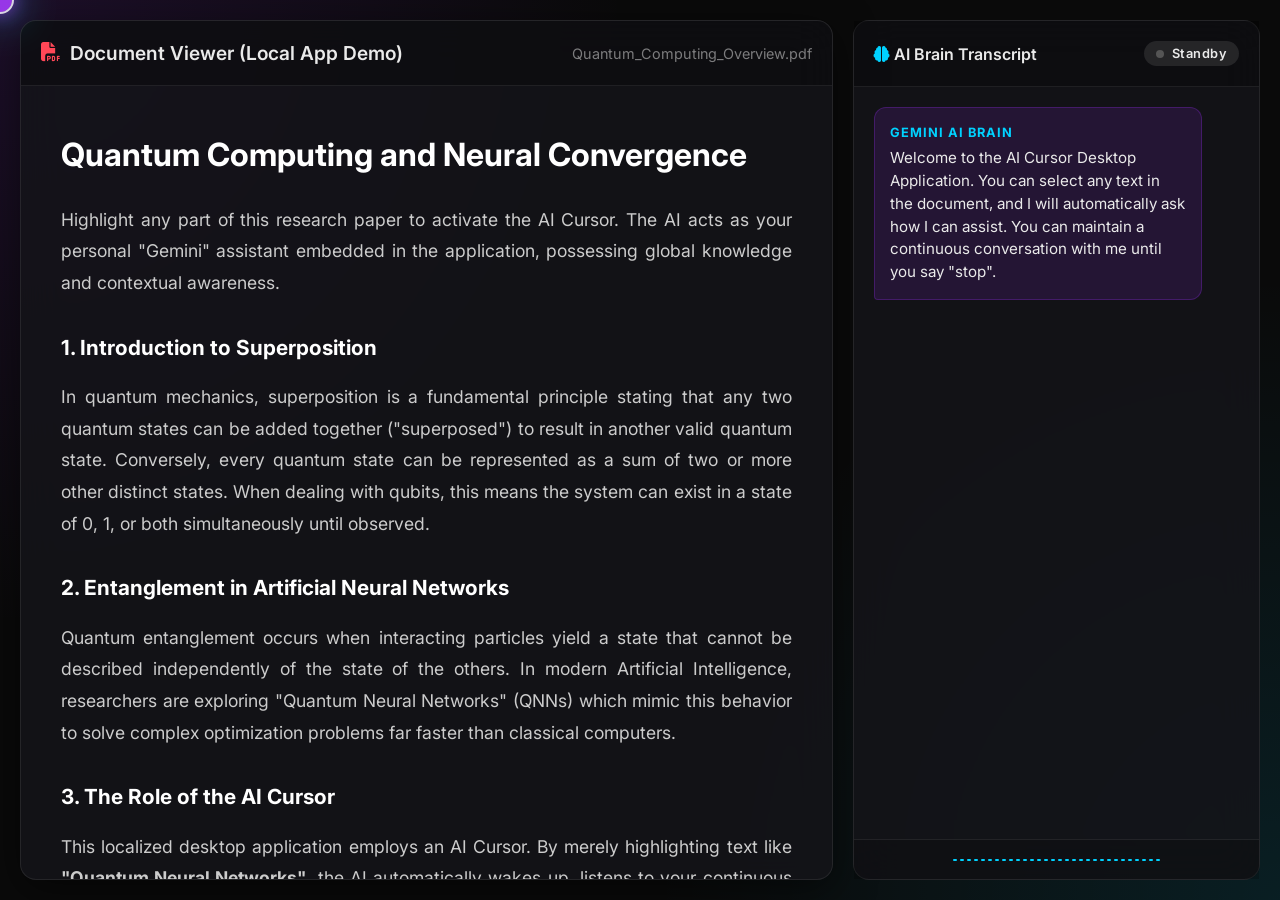
==== commit 30af0ce1: "Add files via upload" ====
--- a/index.html
+++ b/index.html
@@ -1,497 +1,533 @@
-<!DOCTYPE html>
-<html lang="en">
-<head>
-    <meta charset="UTF-8">
-    <meta name="viewport" content="width=device-width, initial-scale=1.0">
-   <link href="https://cdn.jsdelivr.net/npm/bootstrap@5.3.8/dist/css/bootstrap.min.css" rel="stylesheet">
-   <script src="https://cdn.jsdelivr.net/npm/bootstrap@5.3.3/dist/js/bootstrap.bundle.min.js"></script>
-   <link rel="stylesheet" href="mobileresponse.css">
-   <script src="https://code.jquery.com/jquery-3.7.1.min.js"></script>
-   <link rel="stylesheet" href="https://cdnjs.cloudflare.com/ajax/libs/font-awesome/6.5.1/css/all.min.css">
-   <script src="animaldb.js"></script>
-   <script src="darkmode.js"></script>
-   <link rel="stylesheet" href="style.css">
-   <link rel="stylesheet" href="darkmode.css">
-    <title>Document</title>
-</head>
-
-
-
-
-
-
-
-<body>
-
-
-
-    <!-- navigation bar adjustments -->
-<nav class="navbar navbar-expand-lg custom-nav" data-bs-theme="dark">
-  <div class="container-fluid">
-    <img src="img/Zoopedia logo.png" alt="Zoopedia Logo" class="nav-logo">
-
-    <button class="navbar-toggler" type="button" data-bs-toggle="collapse" data-bs-target="#navbarNav">
-      <span class="navbar-toggler-icon"></span>
-    </button>
-
-    <div class="collapse navbar-collapse" id="navbarNav">
-      
-      <ul class="navbar-nav mx-auto">
-        <li class="nav-item">
-          <a class="nav-link1" href="index.html">Home</a>
-        </li>
-        <li class="nav-item">
-          <a class="nav-link2" href="prdouct catalog.html">Creature Catalog</a>
-        </li>
-        <li class="nav-item">
-          <a class="nav-link3" href="about.html">Feed</a>
-        </li>
-        <li class="nav-item">
-          <a class="nav-link4" href="contact.html">Contact</a>
-        </li>
-        <li class="nav-item">
-    <a class="nav-link nav-game-trigger" href="gamepage.html">
-        <i class="fas fa-gamepad"></i>
-    </a>
-</li>
-      </ul>
-
-      <div class="navbar-nav ms-auto vault-container">
- <div class="ms-auto me-3">
-  <label class="bb8-toggle">
-    <input class="bb8-toggle__checkbox" type="checkbox" id="darkModeToggle">
-    <div class="bb8-toggle__container">
-      <div class="bb8-toggle__scenery">
-        <div class="bb8-toggle__star"></div>
-        <div class="bb8-toggle__star"></div>
-        <div class="bb8-toggle__star"></div>
-        <div class="bb8-toggle__star"></div>
-        <div class="bb8-toggle__star"></div>
-        <div class="bb8-toggle__star"></div>
-        <div class="bb8-toggle__star"></div>
-        <div class="tatto-1"></div>
-        <div class="tatto-2"></div>
-        <div class="gomrassen"></div>
-        <div class="hermes"></div>
-        <div class="chenini"></div>
-        <div class="bb8-toggle__cloud"></div>
-        <div class="bb8-toggle__cloud"></div>
-        <div class="bb8-toggle__cloud"></div>
-      </div>
-      <div class="bb8">
-        <div class="bb8__head-container">
-          <div class="bb8__antenna"></div>
-          <div class="bb8__antenna"></div>
-          <div class="bb8__head"></div>
-        </div>
-        <div class="bb8__body"></div>
-      </div>
-      <div class="artificial__hidden">
-        <div class="bb8__shadow"></div>
-      </div>
-    </div>
-  </label>
-</div>
-      <div class="navbar-nav ms-auto vault-container">
-        <a class="nav-link vault-link" href="WildlifeVault.html">
-          <i class="fa-solid fa-vault"></i> Animal Vault
-        </a>
-      </div>
-
-    </div>
-  </div>
-</nav>
-
-  <!-- Hero Section Banner -->
-  </section>
-  <section id="bannerabout">
-  </section>
-
-
-  <!-- Text for GridSecttion1 as title -->
-  <h1 class="Grids">The Pets</h1>
-
-
-  <!-- grid section 01 -->
-
-  <!-- Element 1 On Grid -->
-  <div class="container card-grid-container my-5">
-      <div class="row g-4"> <div class="col-lg-3 col-md-4 col-6">
-              <div class="custom-card">
-                  <img class="maincardimg" src="img/animals/dog.webp" alt="Dog">
-                  <div class="card-body">
-                      <h4>Dog</h4>
-                      <p class="card-text">Faithful and energetic, dogs make the perfect companion for any adventure.</p>
-                      <a href="singleanimalpage.html?id=1" class="btn btn-primary">Primary</a>
-                  </div>
-              </div>
-          </div>
-
-  <!-- Element 2 On Grid -->
-          <div class="col-lg-3 col-md-4 col-6">
-              <div class="custom-card">
-                  <img class="maincardimg" src="img/animals/cat.png" alt="Cat">
-                  <div class="card-body">
-                      <h4>Cat</h4>
-                      <p class="card-text">Independent yet affectionate, cats bring a calm presence to any home.</p>
-                      <a href="singleanimalpage.html?id=2" class="btn btn-primary">Primary</a>
-                  </div>
-              </div>
-          </div>
-
-  <!-- Element 3 On Grid -->
-
-          <div class="col-lg-3 col-md-4 col-6">
-              <div class="custom-card">
-                  <img class="maincardimg" src="img/animals/pig.png" alt="Pig">
-                  <div class="card-body">
-                      <h4>Pig</h4>
-                      <p class="card-text">Highly intelligent and social creatures that enjoy being part of a group.</p>
-                      <a href="singleanimalpage.html?id=3" class="btn btn-primary">Primary</a>
-                  </div>
-              </div>
-          </div>
-
-  <!-- Element 4 On Grid -->
-
-          <div class="col-lg-3 col-md-4 col-6">
-              <div class="custom-card">
-                  <img class="maincardimg" src="img/animals/rabbit.png" alt="Rabbit">
-                  <div class="card-body">
-                      <h4>Rabbit</h4>
-                      <p class="card-text">Quiet and gentle pets that love fresh greens and plenty of space to hop.</p>
-                      <a href="singleanimalpage.html?id=4" class="btn btn-primary">Primary</a>
-                  </div>
-              </div>
-          </div>
-
-  <!-- Element 5 On Grid -->
-
-          <div class="col-lg-3 col-md-4 col-6">
-              <div class="custom-card">
-                  <img class="maincardimg" src="img/animals/parrot.png" alt="Parrot">
-                  <div class="card-body">
-                      <h4>Parrot</h4>
-                      <p class="card-text">Colorful and vocal, these birds are known for their amazing ability to mimic sounds.</p>
-                      <a href="singleanimalpage.html?id=5" class="btn btn-primary">Primary</a>
-                  </div>
-              </div>
-          </div>
-
-  <!-- Element 6 On Grid -->
-
-          <div class="col-lg-3 col-md-4 col-6">
-              <div class="custom-card">
-                  <img class="maincardimg" src="img/animals/Rat.png" alt="Rat">
-                  <div class="card-body">
-                      <h4>Rat</h4>
-                      <p class="card-text">Often misunderstood, rats are clean, friendly, and very quick learners.</p>
-                      <a href="singleanimalpage.html?id=6" class="btn btn-primary">Primary</a>
-                  </div>
-              </div>
-          </div>
-
-  <!-- Element 7 On Grid -->
-
-          <div class="col-lg-3 col-md-4 col-6">
-              <div class="custom-card">
-                  <img class="maincardimg" src="img/animals/hamster.png" alt="Hamster">
-                  <div class="card-body">
-                      <h4>Hamster</h4>
-                      <p class="card-text">Small, nocturnal, and busy—hamsters are the classic starter pet for many.</p>
-                      <a href="singleanimalpage.html?id=7" class="btn btn-primary">Primary</a>
-                  </div>
-              </div>
-          </div>
-
-  <!-- Element 8 On Grid -->
-
-          <div class="col-lg-3 col-md-4 col-6">
-              <div class="custom-card">
-                  <img class="maincardimg" src="img/animals/fish.png" alt="Fish">
-                  <div class="card-body">
-                      <h4>Fish</h4>
-                      <p class="card-text">Peaceful and beautiful to watch, creating a tranquil underwater world.</p>
-                      <a href="singleanimalpage.html?id=8" class="btn btn-primary">Primary</a>
-                  </div>
-              </div>
-          </div>
-
-      </div> </div>
-
-  <!-- Fact Banner Adjustments  -->
-
-  <div class="full-width-banner">
-    <div class="content-wrapper">
-      <a href="https://www.treehugger.com/random-animal-facts-that-may-surprise-you-4868818" type="button" class="btn btn-outline-primary2">Primary</a>
-    </div>
-  </div>
-
-
-  <!-- Grid section 2 -->
-
-  <!-- Text For GridSecttion 02 As Title -->
-  <h1 class="Grids">Creature Index</h1>
-
-
-  <!-- Element 1 On Grid -->
-
-  <div class="container card-grid-container my-5">
-      <div class="row g-4">
-  <div class="col-lg-3 col-md-4 col-6">
-          <div class="custom-card">
-              <img class="maincardimg" src="img/animals/elep.png" alt="Elephant">
-              <div class="card-body">
-                  <h4>Elephant</h4>
-                  <p class="card-text">
-                      Large grey trunks spray cool water over dusty skin. Heavy feet stomp through the golden savanna.
-                  </p>
-                  <a href="singleanimalpage.html?id=36" class="btn btn-primary">View</a>
-              </div>
-          </div>
-      </div>
-
-  <!-- Element 2 On Grid -->
-
-      <div class="col-lg-3 col-md-4 col-6">
-          <div class="custom-card">
-              <img class="maincardimg" src="img/animals/giraff.png" alt="Giraffe">
-              <div class="card-body">
-                  <h4>Giraffe</h4>
-                  <p class="card-text">
-                      Long patterned necks reach toward the highest leaves. Spotted bodies glide across the vast open plains.
-                  </p>
-                  <a href="singleanimalpage.html?id=37" class="btn btn-primary">View</a>
-              </div>
-          </div>
-      </div>
-
-  <!-- Element 3 On Grid -->
-
-      <div class="col-lg-3 col-md-4 col-6">
-          <div class="custom-card">
-              <img class="maincardimg" src="img/animals/zeeb.png" alt="Zebra">
-              <div class="card-body">
-                  <h4>Zebra</h4>
-                  <p class="card-text">
-                      Bold black stripes cover their powerful running bodies. Shaggy manes flicker under the hot midday sun.
-                  </p>
-                  <a href="singleanimalpage.html?id=38" class="btn btn-primary">View</a>
-              </div>
-          </div>
-      </div>
-
-  <!-- Element 4 On Grid -->
-
-      <div class="col-lg-3 col-md-4 col-6">
-          <div class="custom-card">
-              <img class="maincardimg" src="img/animals/panda.png" alt="Panda">
-              <div class="card-body">
-                  <h4>Panda</h4>
-                  <p class="card-text">
-                      Soft white fur meets black patches around their eyes. Quiet giants chew on green stalks today.
-                  </p>
-                  <a href="singleanimalpage.html?id=20" class="btn btn-primary">View</a>
-              </div>
-          </div>
-      </div>
-
-      <!-- Element 5 On Grid -->
-
-      <div class="col-lg-3 col-md-4 col-6">
-          <div class="custom-card">
-              <img class="maincardimg" src="img/animals/dear.png" alt="Deer">
-              <div class="card-body">
-                  <h4>Deer</h4>
-                  <p class="card-text">
-                      Deer are graceful herbivorous mammals with slender bodies and antlers. Their speed and alert nature help them escape from predators.
-                  </p>
-                  <a href="singleanimalpage.html?id=51" class="btn btn-primary">View</a>
-              </div>
-          </div>
-      </div>
-
-      <!-- Element 6 On Grid -->
-
-      <div class="col-lg-3 col-md-4 col-6">
-          <div class="custom-card">
-              <img class="maincardimg" src="img/animals/monkey.png" alt="Monkey">
-              <div class="card-body">
-                  <h4>Monkey</h4>
-                  <p class="card-text">
-                      Monkeys are intelligent primates that are highly social and live in groups called troops. Their ability to climb trees and use tools makes them very adaptable.
-                  </p>
-                  <a href="singleanimalpage.html?id=52" class="btn btn-primary">View</a>
-              </div>
-          </div>
-      </div>
-
-        <!-- Element 7 On Grid -->
-
-      <div class="col-lg-3 col-md-4 col-6">
-          <div class="custom-card">
-              <img class="maincardimg" src="img/animals/kang.png" alt="Kangaroo">
-              <div class="card-body">
-                  <h4>Kangaroo</h4>
-                  <p class="card-text">
-                      Kangaroos are marsupials native to Australia known for their hopping movement and pouches. Their powerful tails help them balance while jumping.
-                  </p>
-                  <a href="singleanimalpage.html?id=53" class="btn btn-primary">View</a>
-              </div>
-          </div>
-      </div>
-
-        <!-- Element 8 On Grid -->
-
-      <div class="col-lg-3 col-md-4 col-6">
-          <div class="custom-card">
-              <img class="maincardimg" src="img/animals/rhino.png" alt="Rhinoceros">
-              <div class="card-body">
-                  <h4>Rhinoceros</h4>
-                  <p class="card-text">
-                      Rhinoceroses are large mammals with thick skin and one or two horns. Despite their size, they can run very fast and are highly protective.
-                  </p>
-                  <a href="singleanimalpage.html?id=54" class="btn btn-primary">View</a>
-              </div>
-          </div>
-      </div>
-      </div>
-  </div>
-
-  <!-- Row Notes Section -->
-
-
-<section class="notes-section my-5">
-  <div class="container">
-    <h1 class="notes-title text-center mb-4">Nature’s Oddities</h1>
-    <div class="row g-4">
-
-      <div class="col-lg-3 col-md-6">
-        <div class="tinytalk-card bg-1 h-100">
-          <div class="card-bg-text">LEUCISTIC<br>AXOLOTL<br>LEUCISTIC<br>AXOLOTL</div>
-          <div class="tinytalk-header-label">Leucistic Axolotl</div>
-          <div class="card-content">
-            <div class="pebble-frame">
-              <img src="img/animals/lacto.jpg" alt="Ciara Castro" class="speaker-photo">
-            </div>
-          </div>
-          <div class="tinytalk-footer">Ambystoma mexicanum</div>
-        </div>
-      </div>
-
-      <div class="col-lg-3 col-md-6">
-        <div class="tinytalk-card bg-2 h-100">
-          <div class="card-bg-text">CAECILIAN<br>CAECILIAN<br>CAECILIAN<br>CAECILIAN</div>
-          <div class="tinytalk-header-label">CAECILIAN</div>
-          <div class="card-content">
-            <div class="pebble-frame">
-              <img src="img/animals/Caecilian.jpg" alt="Anna Lou" class="speaker-photo">
-            </div>
-          </div>
-          <div class="tinytalk-footer">Gymnophiona</div>
-        </div>
-      </div>
-
-      <div class="col-lg-3 col-md-6">
-        <div class="tinytalk-card bg-3 h-100">
-          <div class="card-bg-text">PANGOLIN<br>PANGOLIN<br>PANGOLIN<br>PANGOLIN</div>
-          <div class="tinytalk-header-label">PANGOLIN</div>
-          <div class="card-content">
-            <div class="pebble-frame">
-              <img src="img/animals/pil.png" alt="Anna Lou" class="speaker-photo">
-            </div>
-          </div>
-          <div class="tinytalk-footer">Manis</div>
-        </div>
-      </div>
-
-      <div class="col-lg-3 col-md-6">
-        <div class="tinytalk-card bg-4 h-100">
-          <div class="card-bg-text">WILD<br>AXOLOTL<br>WILD<br>AXOLOTL</div>
-          <div class="tinytalk-header-label label-blue">WILD AXOLOTL</div>
-          <div class="card-content">
-            <div class="pebble-frame">
-              <img src="img/animals/waterlizz.jpg" alt="Marcus Lee" class="speaker-photo">
-            </div>
-          </div>
-          <div class="tinytalk-footer">Ambystoma mexicanum</div>
-        </div>
-      </div>
-
-    </div>
-  </div>
-</section>
-  
-</section>
-
-
-  <!-- Newsletter Section -->
-
-  <section class="newsletter-banner">
-    <div class="container h-100">
-      <div class="row h-100 align-items-center">
-        
-        <div class="col-md-6 newsletter-content">
-          <h2 class="newsletter-title">JOIN WITH US FOR NEWSLETTER</h2>
-          <p class="newsletter-text">
-            Check out Email updates about latest automobiles and <span class="highlight-text">special deals</span>
-          </p>
-        </div>
-
-        <div class="col-md-6">
-          <form class="newsletter-form">
-            <div class="input-group">
-              <input type="email" class="form-control newsletter-input" placeholder="Email address" aria-label="Email address">
-              <button class="btn btn-signup" type="submit">Sign Up</button>
-            </div>
-          </form>
-        </div>
-
-      </div>
-    </div>
-  </section>
-
-  <!-- Footer Section  -->
-  <footer class="site-footer">
-    <div class="footer-container">
-      <div class="footer-layout">
-        
-      <div class="footer-section brand-info">
-      <h3 class="footer-logo">
-      <span class="logo-main">ZOOPEDIA</span><span class="logo-accent"> PRIME</span>
-      </h3>
-      <p class="footer-description">Your premium destination for the latest automotive trends, technical specs, and exclusive deals.</p>
-      </div>
-
-        <div class="footer-section site-navigation">
-          <h4 class="section-title">Quick Navigation</h4>
-          <ul class="footer-list">
-            <li><a href="prdouct catalog.html">Creature Catalog</a></li>
-            <li><a href="about.html">About Us</a></li>
-            <li><a href="contact.html">Support Center</a></li>
-          </ul>
-        </div>
-
-        <div class="footer-section app-downloads">
-          <h4 class="section-title">Get the Mobile App</h4>
-          <p>Experience the full portal on your mobile device.</p>
-          <div class="store-buttons">
-            <a href="#" class="store-btn">
-              <img src="https://upload.wikimedia.org/wikipedia/commons/7/78/Google_Play_Store_badge_EN.svg" alt="Get it on Google Play">
-            </a>
-            <a href="#" class="store-btn">
-              <img src="https://upload.wikimedia.org/wikipedia/commons/3/3c/Download_on_the_App_Store_Badge.svg" alt="Download on the App Store">
-            </a>
-          </div>
-        </div>
-
-      </div>
-
-      <div class="footer-credits">
-        <hr class="footer-divider">
-        <p>&copy; 2026 Zoopedia Prime. All rights reserved.</p>
-      </div>
-    </div>
-  </footer>
-
-
+<!DOCTYPE html>
+<html lang="en">
+<head>
+    <meta charset="UTF-8">
+    <meta name="viewport" content="width=device-width, initial-scale=1.0">
+    <title>AI Cursor | Desktop Application</title>
+    <link href="https://fonts.googleapis.com/css2?family=Inter:wght@300;400;600;700&display=swap" rel="stylesheet">
+    <link rel="stylesheet" href="https://cdnjs.cloudflare.com/ajax/libs/font-awesome/6.4.0/css/all.min.css">
+    <script src="https://code.jquery.com/jquery-3.7.1.min.js"></script>
+    <style>
+        :root {
+            --primary: #8a2be2; /* Deep purple */
+            --secondary: #00d2ff;
+            --bg: #0a0a0a;
+            --panel-bg: rgba(20, 20, 25, 0.85);
+            --border: rgba(255, 255, 255, 0.08);
+            --cursor-size: 24px;
+        }
+
+        * {
+            margin: 0;
+            padding: 0;
+            box-sizing: border-box;
+            font-family: 'Inter', sans-serif;
+            cursor: none !important; 
+        }
+
+        body {
+            background: var(--bg);
+            color: #eaeaea;
+            overflow: hidden;
+            height: 100vh;
+            width: 100vw;
+            display: flex;
+            background-image: radial-gradient(circle at top left, rgba(138,43,226,0.15) 0%, transparent 40%),
+                              radial-gradient(circle at bottom right, rgba(0,210,255,0.1) 0%, transparent 40%);
+        }
+
+        /* --- AI Cursor --- */
+        #ai-cursor {
+            position: fixed;
+            width: var(--cursor-size);
+            height: var(--cursor-size);
+            background: var(--primary);
+            border-radius: 50%;
+            pointer-events: none;
+            z-index: 10000;
+            mix-blend-mode: screen;
+            box-shadow: 0 0 20px var(--primary), 0 0 40px var(--secondary);
+            display: flex;
+            align-items: center;
+            justify-content: center;
+            transition: width 0.3s, height 0.3s, background 0.3s;
+        }
+
+        #ai-cursor::after {
+            content: '';
+            position: absolute;
+            width: 100%;
+            height: 100%;
+            border-radius: 50%;
+            border: 2px solid rgba(255,255,255,0.8);
+            animation: pulse-ring 2s infinite;
+        }
+
+        @keyframes pulse-ring {
+            0% { transform: scale(1); opacity: 0.8; }
+            100% { transform: scale(2.5); opacity: 0; }
+        }
+
+        .cursor-trail {
+            position: fixed;
+            width: 6px;
+            height: 6px;
+            background: var(--secondary);
+            border-radius: 50%;
+            pointer-events: none;
+            opacity: 0.3;
+            z-index: 9999;
+        }
+
+        /* --- Layout --- */
+        .app-container {
+            display: flex;
+            width: 100%;
+            height: 100%;
+            padding: 20px;
+            gap: 20px;
+        }
+
+        /* Content Area */
+        .doc-area {
+            flex: 2;
+            background: var(--panel-bg);
+            border: 1px solid var(--border);
+            border-radius: 16px;
+            display: flex;
+            flex-direction: column;
+            backdrop-filter: blur(20px);
+            box-shadow: 0 10px 40px rgba(0,0,0,0.5);
+            overflow: hidden;
+        }
+
+        .doc-header {
+            padding: 20px;
+            border-bottom: 1px solid var(--border);
+            display: flex;
+            justify-content: space-between;
+            align-items: center;
+            background: rgba(0,0,0,0.3);
+        }
+
+        .doc-header h2 {
+            font-size: 1.2rem;
+            font-weight: 600;
+            display: flex;
+            align-items: center;
+            gap: 10px;
+        }
+
+        .doc-content {
+            padding: 40px;
+            overflow-y: auto;
+            flex: 1;
+            line-height: 1.8;
+            font-size: 1.1rem;
+            color: #ccc;
+        }
+
+        .doc-content h1 { color: #fff; margin-bottom: 20px; font-size: 2rem; }
+        .doc-content h3 { color: #fff; margin: 30px 0 15px 0; font-size: 1.3rem; }
+        .doc-content p { margin-bottom: 20px; text-align: justify; }
+        
+        ::selection {
+            background: rgba(138,43,226,0.4);
+            color: #fff;
+        }
+
+        /* Sidebar - Transcript */
+        .sidebar {
+            flex: 1;
+            background: var(--panel-bg);
+            border: 1px solid var(--border);
+            border-radius: 16px;
+            display: flex;
+            flex-direction: column;
+            backdrop-filter: blur(20px);
+            min-width: 350px;
+        }
+
+        .sidebar-header {
+            padding: 20px;
+            border-bottom: 1px solid var(--border);
+            background: rgba(0,0,0,0.3);
+            display: flex;
+            justify-content: space-between;
+            align-items: center;
+        }
+
+        .status-badge {
+            font-size: 0.8rem;
+            padding: 5px 12px;
+            border-radius: 20px;
+            background: rgba(255,255,255,0.1);
+            display: flex;
+            align-items: center;
+            gap: 8px;
+            font-weight: 600;
+            letter-spacing: 0.5px;
+        }
+        
+        .status-dot {
+            width: 8px;
+            height: 8px;
+            background: #555;
+            border-radius: 50%;
+            transition: 0.3s;
+        }
+        
+        .status-dot.active {
+            background: var(--secondary);
+            box-shadow: 0 0 10px var(--secondary);
+        }
+
+        .transcript-area {
+            flex: 1;
+            padding: 20px;
+            overflow-y: auto;
+            display: flex;
+            flex-direction: column;
+            gap: 15px;
+        }
+
+        .msg-bubble {
+            padding: 15px;
+            border-radius: 12px;
+            font-size: 0.95rem;
+            line-height: 1.5;
+            animation: slideIn 0.3s ease-out;
+            max-width: 90%;
+        }
+
+        @keyframes slideIn {
+            from { opacity: 0; transform: translateY(10px); }
+            to { opacity: 1; transform: translateY(0); }
+        }
+
+        .user-msg {
+            background: rgba(255,255,255,0.05);
+            border: 1px solid rgba(255,255,255,0.1);
+            align-self: flex-end;
+            border-bottom-right-radius: 4px;
+        }
+
+        .ai-msg {
+            background: rgba(138,43,226,0.15);
+            border: 1px solid rgba(138,43,226,0.3);
+            align-self: flex-start;
+            border-bottom-left-radius: 4px;
+        }
+
+        .ai-msg strong {
+            color: var(--secondary);
+            display: block;
+            margin-bottom: 5px;
+            font-size: 0.8rem;
+            text-transform: uppercase;
+            letter-spacing: 1px;
+        }
+
+        .user-msg strong {
+            color: #aaa;
+            display: block;
+            margin-bottom: 5px;
+            font-size: 0.8rem;
+            text-transform: uppercase;
+            letter-spacing: 1px;
+        }
+
+        .viz-container {
+            display: flex;
+            align-items: center;
+            justify-content: center;
+            gap: 3px;
+            height: 40px;
+            padding: 10px;
+            border-top: 1px solid var(--border);
+            background: rgba(0,0,0,0.2);
+        }
+
+        .viz-bar {
+            width: 4px;
+            height: 2px;
+            background: var(--secondary);
+            border-radius: 2px;
+            transition: height 0.1s ease;
+        }
+
+        /* Tooltip */
+        #selection-tip {
+            position: absolute;
+            background: var(--primary);
+            color: white;
+            padding: 8px 15px;
+            border-radius: 30px;
+            font-size: 0.8rem;
+            font-weight: 600;
+            pointer-events: none;
+            display: none;
+            z-index: 1002;
+            box-shadow: 0 5px 15px rgba(0,0,0,0.5);
+        }
+    </style>
+</head>
+<body>
+
+    <div id="ai-cursor"></div>
+    <div id="selection-tip">Analyzing context...</div>
+
+    <div class="app-container">
+        <!-- Main Document Area -->
+        <main class="doc-area">
+            <div class="doc-header">
+                <h2><i class="fas fa-file-pdf" style="color: #ff4757;"></i> Document Viewer (Local App Demo)</h2>
+                <span style="opacity: 0.5; font-size: 0.9rem;">Quantum_Computing_Overview.pdf</span>
+            </div>
+            <div class="doc-content">
+                <h1>Quantum Computing and Neural Convergence</h1>
+                <p>Highlight any part of this research paper to activate the AI Cursor. The AI acts as your personal "Gemini" assistant embedded in the application, possessing global knowledge and contextual awareness.</p>
+                
+                <h3>1. Introduction to Superposition</h3>
+                <p>In quantum mechanics, superposition is a fundamental principle stating that any two quantum states can be added together ("superposed") to result in another valid quantum state. Conversely, every quantum state can be represented as a sum of two or more other distinct states. When dealing with qubits, this means the system can exist in a state of 0, 1, or both simultaneously until observed.</p>
+                
+                <h3>2. Entanglement in Artificial Neural Networks</h3>
+                <p>Quantum entanglement occurs when interacting particles yield a state that cannot be described independently of the state of the others. In modern Artificial Intelligence, researchers are exploring "Quantum Neural Networks" (QNNs) which mimic this behavior to solve complex optimization problems far faster than classical computers.</p>
+
+                <h3>3. The Role of the AI Cursor</h3>
+                <p>This localized desktop application employs an AI Cursor. By merely highlighting text like <b>"Quantum Neural Networks"</b>, the AI automatically wakes up, listens to your continuous audio stream, and provides precise, internet-backed explanations on the fly.</p>
+            </div>
+        </main>
+
+        <!-- Right Sidebar - Transcript -->
+        <aside class="sidebar">
+            <div class="sidebar-header">
+                <h3 style="font-size: 1rem; font-weight: 600;"><i class="fas fa-brain" style="color: var(--secondary);"></i> AI Brain Transcript</h3>
+                <div class="status-badge" id="status-badge">
+                    <div class="status-dot" id="status-dot"></div>
+                    <span id="status-text">Standby</span>
+                </div>
+            </div>
+            
+            <div class="transcript-area" id="transcript">
+                <div class="msg-bubble ai-msg">
+                    <strong>Gemini AI Brain</strong>
+                    Welcome to the AI Cursor Desktop Application. You can select any text in the document, and I will automatically ask how I can assist. You can maintain a continuous conversation with me until you say "stop".
+                </div>
+            </div>
+
+            <div class="viz-container" id="viz">
+                <!-- Audio visualizer bars -->
+            </div>
+        </aside>
+    </div>
+
+    <script>
+        $(document).ready(function() {
+            const $cursor = $('#ai-cursor');
+            const $transcript = $('#transcript');
+            const $tip = $('#selection-tip');
+            const $statusText = $('#status-text');
+            const $statusDot = $('#status-dot');
+            
+            // Generate visualizer bars
+            const $viz = $('#viz');
+            for(let i=0; i<30; i++) {
+                $viz.append('<div class="viz-bar"></div>');
+            }
+
+            // --- Custom 1:1 Cursor ---
+            let mX = 0, mY = 0, cX = 0, cY = 0;
+            $(window).on('mousemove', function(e) {
+                mX = e.clientX;
+                mY = e.clientY;
+                createTrail(mX, mY);
+            });
+
+            function updateCursor() {
+                cX += (mX - cX) * 0.25;
+                cY += (mY - cY) * 0.25;
+                $cursor.css('transform', `translate3d(${cX - 12}px, ${cY - 12}px, 0)`);
+                requestAnimationFrame(updateCursor);
+            }
+            updateCursor();
+
+            function createTrail(x, y) {
+                const $t = $('<div class="cursor-trail"></div>').css({ left: x - 3, top: y - 3 });
+                $('body').append($t);
+                setTimeout(() => $t.fadeOut(300, function(){ $(this).remove(); }), 50);
+            }
+
+            // --- Voice Engine ---
+            const SpeechRecognition = window.SpeechRecognition || window.webkitSpeechRecognition;
+            let recognition;
+            let isTTSPlaying = false;
+            let currentMode = 'IDLE'; // IDLE, CONTINUOUS_CHAT
+            let selectedContext = "";
+
+            if (SpeechRecognition) {
+                recognition = new SpeechRecognition();
+                recognition.continuous = true;
+                recognition.interimResults = false;
+                
+                recognition.onstart = () => {
+                    $statusText.text('Listening...');
+                    $statusDot.addClass('active');
+                    $cursor.css({'background': 'var(--secondary)', 'transform': 'scale(1.2)'});
+                    startViz();
+                };
+
+                recognition.onresult = (e) => {
+                    const text = e.results[e.results.length - 1][0].transcript.trim();
+                    if(text.length > 0) {
+                        appendTranscript('user', text);
+                        handleQuery(text);
+                    }
+                };
+
+                // Continuous loop unless specifically stopped
+                recognition.onend = () => {
+                    if(currentMode === 'CONTINUOUS_CHAT' && !isTTSPlaying) {
+                        recognition.start();
+                    } else if (currentMode === 'IDLE') {
+                        $statusText.text('Standby');
+                        $statusDot.removeClass('active');
+                        $cursor.css({'background': 'var(--primary)', 'transform': 'scale(1)'});
+                        stopViz();
+                    }
+                };
+            }
+
+            // --- Text Selection Trigger ---
+            $(document).on('mouseup', function(e) {
+                const sel = window.getSelection().toString().trim();
+                
+                if(sel.length > 5) {
+                    $tip.css({ left: e.clientX + 10, top: e.clientY - 30 }).fadeIn(200);
+                    selectedContext = sel;
+                    
+                    // Activate Continuous Chat Mode
+                    currentMode = 'CONTINUOUS_CHAT';
+                    recognition?.stop(); // Stop if already running to reset
+                    
+                    const openingMsg = `I see you highlighted "${sel.substring(0, 30)}...". How can I help you with this? You can ask anything, and I'll keep listening until you say stop.`;
+                    
+                    setTimeout(() => {
+                        aiSpeakAndLog(openingMsg, true);
+                    }, 200);
+
+                } else if(sel.length === 0) {
+                    $tip.fadeOut(200);
+                }
+            });
+
+            // --- Core AI Logic & API Connection ---
+            const GEMINI_API_KEY = "AIzaSyA-DE0ubS99LkHIy5yXmBdIrktK7VORd60";
+
+            async function callGemini(query) {
+                // Ensure mic is OFF while AI is talking
+                recognition?.stop();
+                isTTSPlaying = true;
+                
+                $statusText.text('Thinking...');
+                $statusDot.css('background', 'var(--primary)');
+
+                const prompt = `
+                    You are a highly intelligent AI Cursor assistant. 
+                    The user is reading a document. 
+                    Highlighted Context: "${selectedContext || 'None'}"
+                    User Question: "${query}"
+                    
+                    Instructions:
+                    1. If there is highlighted context, focus your answer on that first.
+                    2. If not, answer the question using your global knowledge.
+                    3. Keep your response spoken-friendly (concise but clear).
+                    4. End your answer with a naturally inviting follow-up to keep the conversation going.
+                `;
+
+                try {
+                    const response = await fetch(`https://generativelanguage.googleapis.com/v1beta/models/gemini-1.5-flash:generateContent?key=${GEMINI_API_KEY}`, {
+                        method: 'POST',
+                        headers: { 'Content-Type': 'application/json' },
+                        body: JSON.stringify({
+                            contents: [{ parts: [{ text: prompt }] }]
+                        })
+                    });
+
+                    const data = await response.json();
+                    const aiResponse = data.candidates[0].content.parts[0].text;
+                    
+                    aiSpeakAndLog(aiResponse, true);
+                } catch (error) {
+                    console.error("Gemini Error:", error);
+                    aiSpeakAndLog("I encountered a connection error with my global brain. Please verify my neural links.", true);
+                }
+            }
+
+            function appendTranscript(sender, text) {
+                const isAI = sender === 'ai';
+                const el = $(`
+                    <div class="msg-bubble ${isAI ? 'ai-msg' : 'user-msg'}">
+                        <strong>${isAI ? 'Gemini AI Brain' : 'You'}</strong>
+                        ${text}
+                    </div>
+                `);
+                $transcript.append(el);
+                $transcript.scrollTop($transcript[0].scrollHeight);
+            }
+
+            function aiSpeakAndLog(msg, resumeListening = false) {
+                isTTSPlaying = true;
+                appendTranscript('ai', msg);
+                
+                const utt = new SpeechSynthesisUtterance(msg);
+                utt.pitch = 0.95;
+                utt.rate = 1.05;
+
+                utt.onend = () => {
+                    isTTSPlaying = false;
+                    if(currentMode === 'CONTINUOUS_CHAT' && resumeListening) {
+                        $statusText.text('Listening...');
+                        setTimeout(() => {
+                            try { recognition.start(); } catch(e) {}
+                        }, 500);
+                    }
+                };
+                
+                window.speechSynthesis.speak(utt);
+            }
+
+            function handleQuery(query) {
+                const lowerQ = query.toLowerCase();
+
+                // Stop command
+                if(lowerQ.includes('stop') || lowerQ === 'stop listening' || lowerQ.includes('shut up')) {
+                    currentMode = 'IDLE';
+                    aiSpeakAndLog("Microphone deactivated. System returning to standby.", false);
+                    return;
+                }
+
+                if(isTTSPlaying) return;
+
+                // Trigger real Gemini Brain
+                callGemini(query);
+            }
+
+            // Visualizer animation
+            let vizInterval;
+            function startViz() {
+                clearInterval(vizInterval);
+                vizInterval = setInterval(() => {
+                    $('.viz-bar').each(function() {
+                        $(this).css('height', (Math.random() * 35 + 2) + 'px');
+                    });
+                }, 100);
+            }
+            function stopViz() {
+                clearInterval(vizInterval);
+                $('.viz-bar').css('height', '2px');
+            }
+        });
+    </script>
+</body>
+</html>
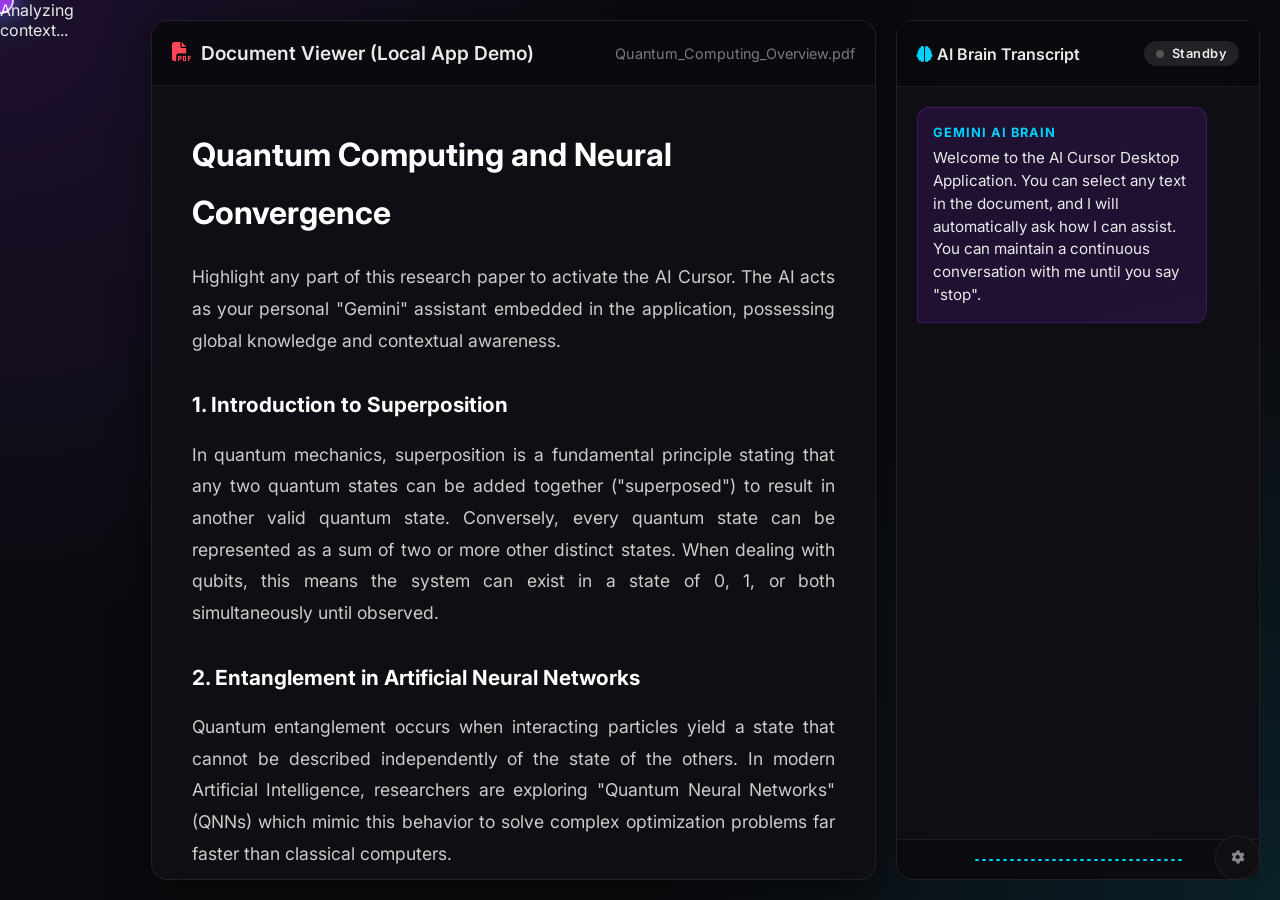
==== commit caf39a2a: "Update index.html" ====
--- a/index.html
+++ b/index.html
@@ -11,8 +11,8 @@
         :root {
             --primary: #8a2be2; /* Deep purple */
             --secondary: #00d2ff;
-            --bg: #0a0a0a;
-            --panel-bg: rgba(20, 20, 25, 0.85);
+            --bg: #0b0b0f;
+            --panel-bg: rgba(15, 15, 20, 0.9);
             --border: rgba(255, 255, 255, 0.08);
             --cursor-size: 24px;
         }
@@ -256,19 +256,80 @@
             transition: height 0.1s ease;
         }
 
-        /* Tooltip */
-        #selection-tip {
+        /* Settings Modal */
+        .settings-overlay {
+            position: fixed;
+            top: 0; left: 0; width: 100%; height: 100%;
+            background: rgba(0,0,0,0.8);
+            backdrop-filter: blur(10px);
+            z-index: 20000;
+            display: none;
+            align-items: center; justify-content: center;
+        }
+
+        .settings-card {
+            background: var(--panel-bg);
+            border: 1px solid var(--primary);
+            padding: 40px;
+            border-radius: 24px;
+            width: 450px;
+            text-align: center;
+            box-shadow: 0 0 50px rgba(138, 43, 226, 0.4);
+        }
+
+        .settings-card h2 { margin-bottom: 10px; color: var(--secondary); }
+        .settings-card p { font-size: 0.9rem; opacity: 0.7; margin-bottom: 20px; }
+        
+        .api-input-wrap {
+            background: rgba(255,255,255,0.05);
+            padding: 5px;
+            border-radius: 12px;
+            border: 1px solid var(--border);
+            display: flex;
+            margin-bottom: 20px;
+        }
+
+        .api-input-wrap input {
+            flex: 1;
+            background: none;
+            border: none;
+            color: white;
+            padding: 10px 15px;
+            font-size: 1rem;
+            outline: none;
+        }
+
+        .btn-save {
+            background: linear-gradient(45deg, var(--primary), var(--secondary));
+            border: none;
+            color: white;
+            padding: 12px 30px;
+            border-radius: 10px;
+            font-weight: 600;
+            cursor: pointer;
+            transition: 0.3s;
+        }
+
+        .btn-settings-toggle {
             position: absolute;
-            background: var(--primary);
-            color: white;
-            padding: 8px 15px;
-            border-radius: 30px;
-            font-size: 0.8rem;
-            font-weight: 600;
-            pointer-events: none;
-            display: none;
-            z-index: 1002;
-            box-shadow: 0 5px 15px rgba(0,0,0,0.5);
+            bottom: 20px;
+            right: 20px;
+            width: 45px;
+            height: 45px;
+            background: var(--panel-bg);
+            border: 1px solid var(--border);
+            border-radius: 50%;
+            display: flex;
+            align-items: center; justify-content: center;
+            color: rgba(255,255,255,0.5);
+            transition: 0.3s;
+            z-index: 10001;
+        }
+        
+        .btn-settings-toggle:hover {
+            color: var(--secondary);
+            border-color: var(--secondary);
+            transform: rotate(45deg);
         }
     </style>
 </head>
@@ -276,6 +337,23 @@
 
     <div id="ai-cursor"></div>
     <div id="selection-tip">Analyzing context...</div>
+
+    <div class="settings-overlay" id="settings-overlay">
+        <div class="settings-card">
+            <i class="fas fa-microchip fa-3x" style="color: var(--primary); margin-bottom: 20px;"></i>
+            <h2>Neural Link Config</h2>
+            <p>Enter your Gemini API Key to activate the global brain. Your key stays in this browser.</p>
+            <div class="api-input-wrap">
+                <input type="password" id="api-key-input" placeholder="AIzaSyA...">
+            </div>
+            <button class="btn-save" id="save-settings">CONNECT BRAIN</button>
+            <p style="margin-top: 20px; font-size: 0.7rem;">Don't have a key? Get one at aistudio.google.com</p>
+        </div>
+    </div>
+
+    <button class="btn-settings-toggle" id="open-settings">
+        <i class="fas fa-cog"></i>
+    </button>
 
     <div class="app-container">
         <!-- Main Document Area -->
@@ -422,9 +500,15 @@
             });
 
             // --- Core AI Logic & API Connection ---
-            const GEMINI_API_KEY = "AIzaSyA-DE0ubS99LkHIy5yXmBdIrktK7VORd60";
-
             async function callGemini(query) {
+                const savedKey = localStorage.getItem('neural_link_key');
+                
+                if (!savedKey) {
+                    aiSpeakAndLog("I cannot connect to my global brain. Please go to settings and enter your API Key.", false);
+                    $('#settings-overlay').css('display', 'flex');
+                    return;
+                }
+
                 // Ensure mic is OFF while AI is talking
                 recognition?.stop();
                 isTTSPlaying = true;
@@ -439,14 +523,16 @@
                     User Question: "${query}"
                     
                     Instructions:
-                    1. If there is highlighted context, focus your answer on that first.
-                    2. If not, answer the question using your global knowledge.
-                    3. Keep your response spoken-friendly (concise but clear).
-                    4. End your answer with a naturally inviting follow-up to keep the conversation going.
+                    1. Focus your answer on the highlighted context if available.
+                    2. Maintain a professional but conversational tone.
+                    3. Keep responses concise for voice audio.
+                    4. Invite follow-up questions to maintain the continuous chat.
                 `;
 
                 try {
-                    const response = await fetch(`https://generativelanguage.googleapis.com/v1beta/models/gemini-1.5-flash:generateContent?key=${GEMINI_API_KEY}`, {
+                    const url = `https://generativelanguage.googleapis.com/v1/models/gemini-1.5-pro:generateContent?key=${savedKey}`;
+                    
+                    const response = await fetch(url, {
                         method: 'POST',
                         headers: { 'Content-Type': 'application/json' },
                         body: JSON.stringify({
@@ -454,15 +540,37 @@
                         })
                     });
 
+                    if (!response.ok) {
+                        const errBody = await response.json();
+                        throw new Error(`API Error: ${errBody.error ? errBody.error.message : response.statusText}`);
+                    }
+
                     const data = await response.json();
                     const aiResponse = data.candidates[0].content.parts[0].text;
                     
                     aiSpeakAndLog(aiResponse, true);
                 } catch (error) {
                     console.error("Gemini Error:", error);
-                    aiSpeakAndLog("I encountered a connection error with my global brain. Please verify my neural links.", true);
+                    aiSpeakAndLog("Neural Link Failure: " + error.message, true);
                 }
             }
+
+            // --- UI Interaction Logic ---
+            $('#open-settings').click(() => $('#settings-overlay').css('display', 'flex'));
+            
+            $('#save-settings').click(() => {
+                const key = $('#api-key-input').val().trim();
+                if(key) {
+                    localStorage.setItem('neural_link_key', key);
+                    $('#settings-overlay').hide();
+                    aiSpeakAndLog("Neural Link successfully established. Brain online.");
+                }
+            });
+
+            // Close on background click
+            $('#settings-overlay').click(function(e) {
+                if(e.target === this) $(this).hide();
+            });
 
             function appendTranscript(sender, text) {
                 const isAI = sender === 'ai';
